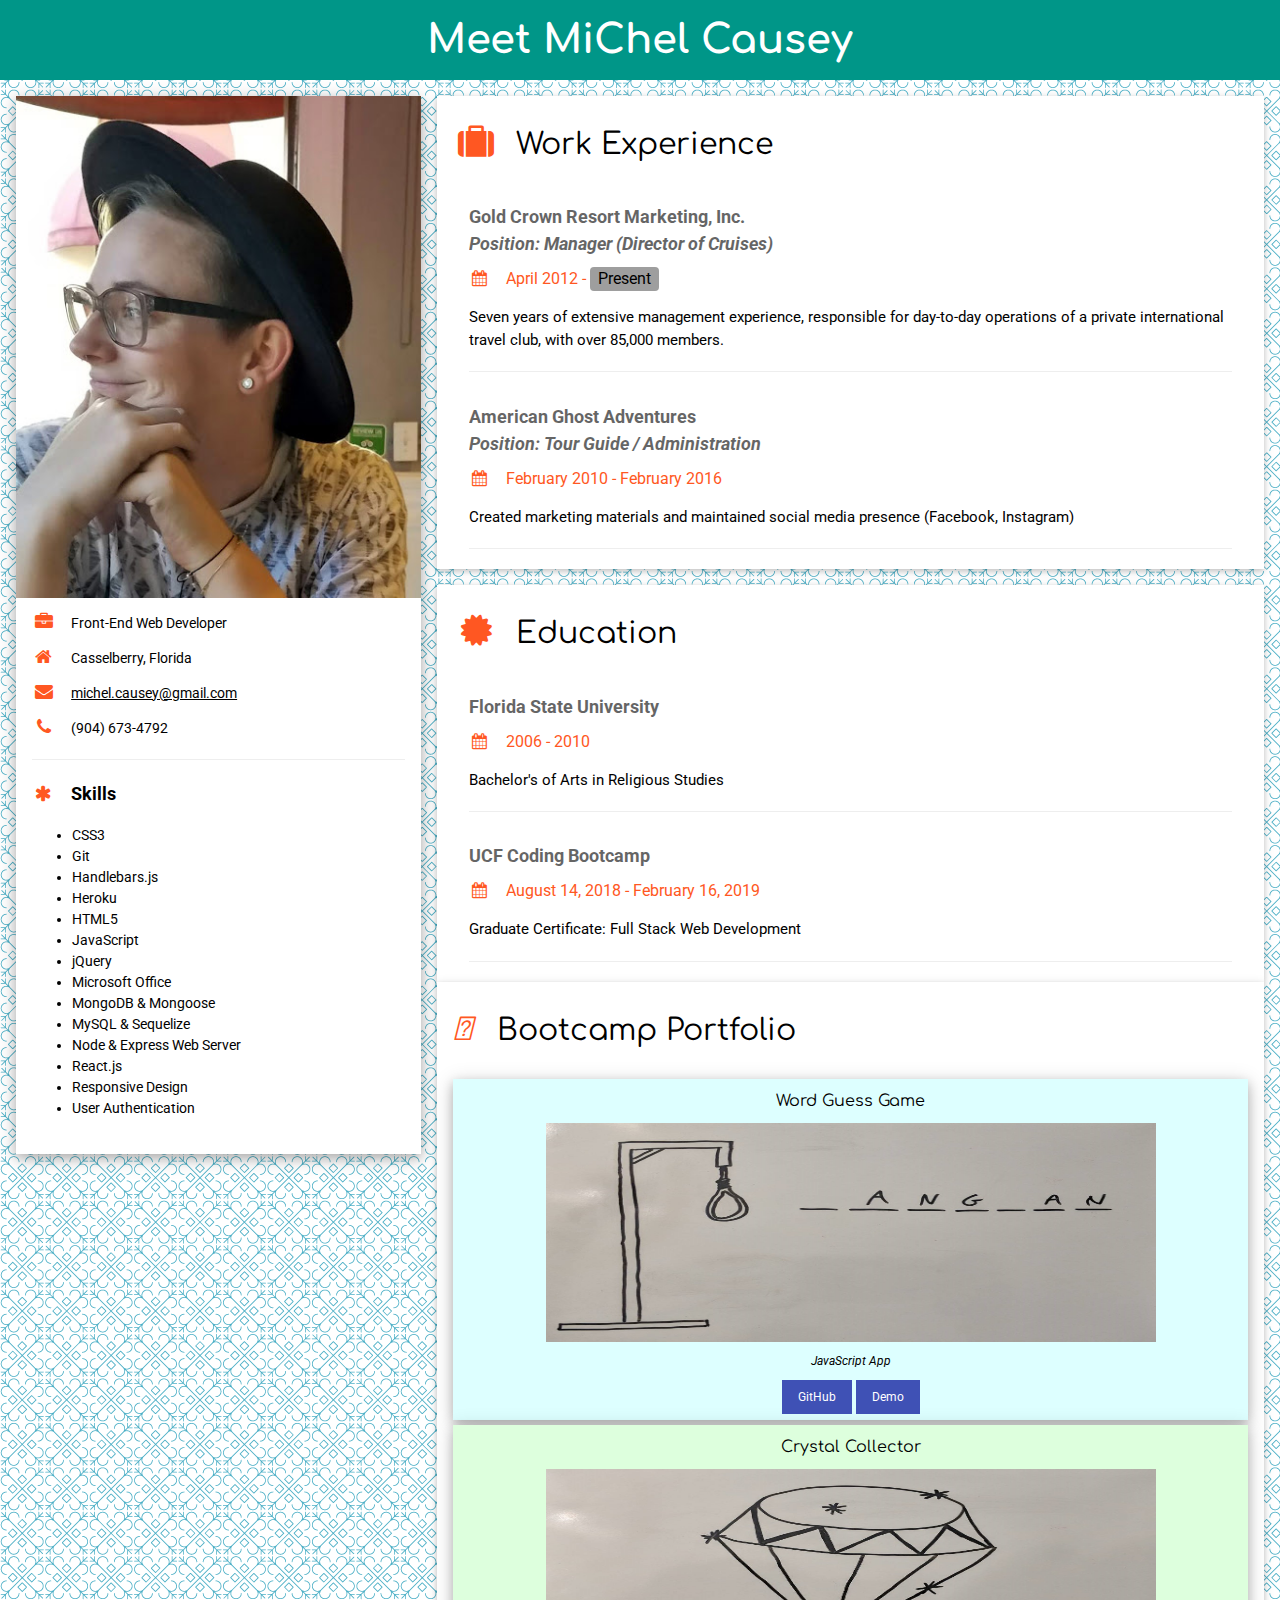
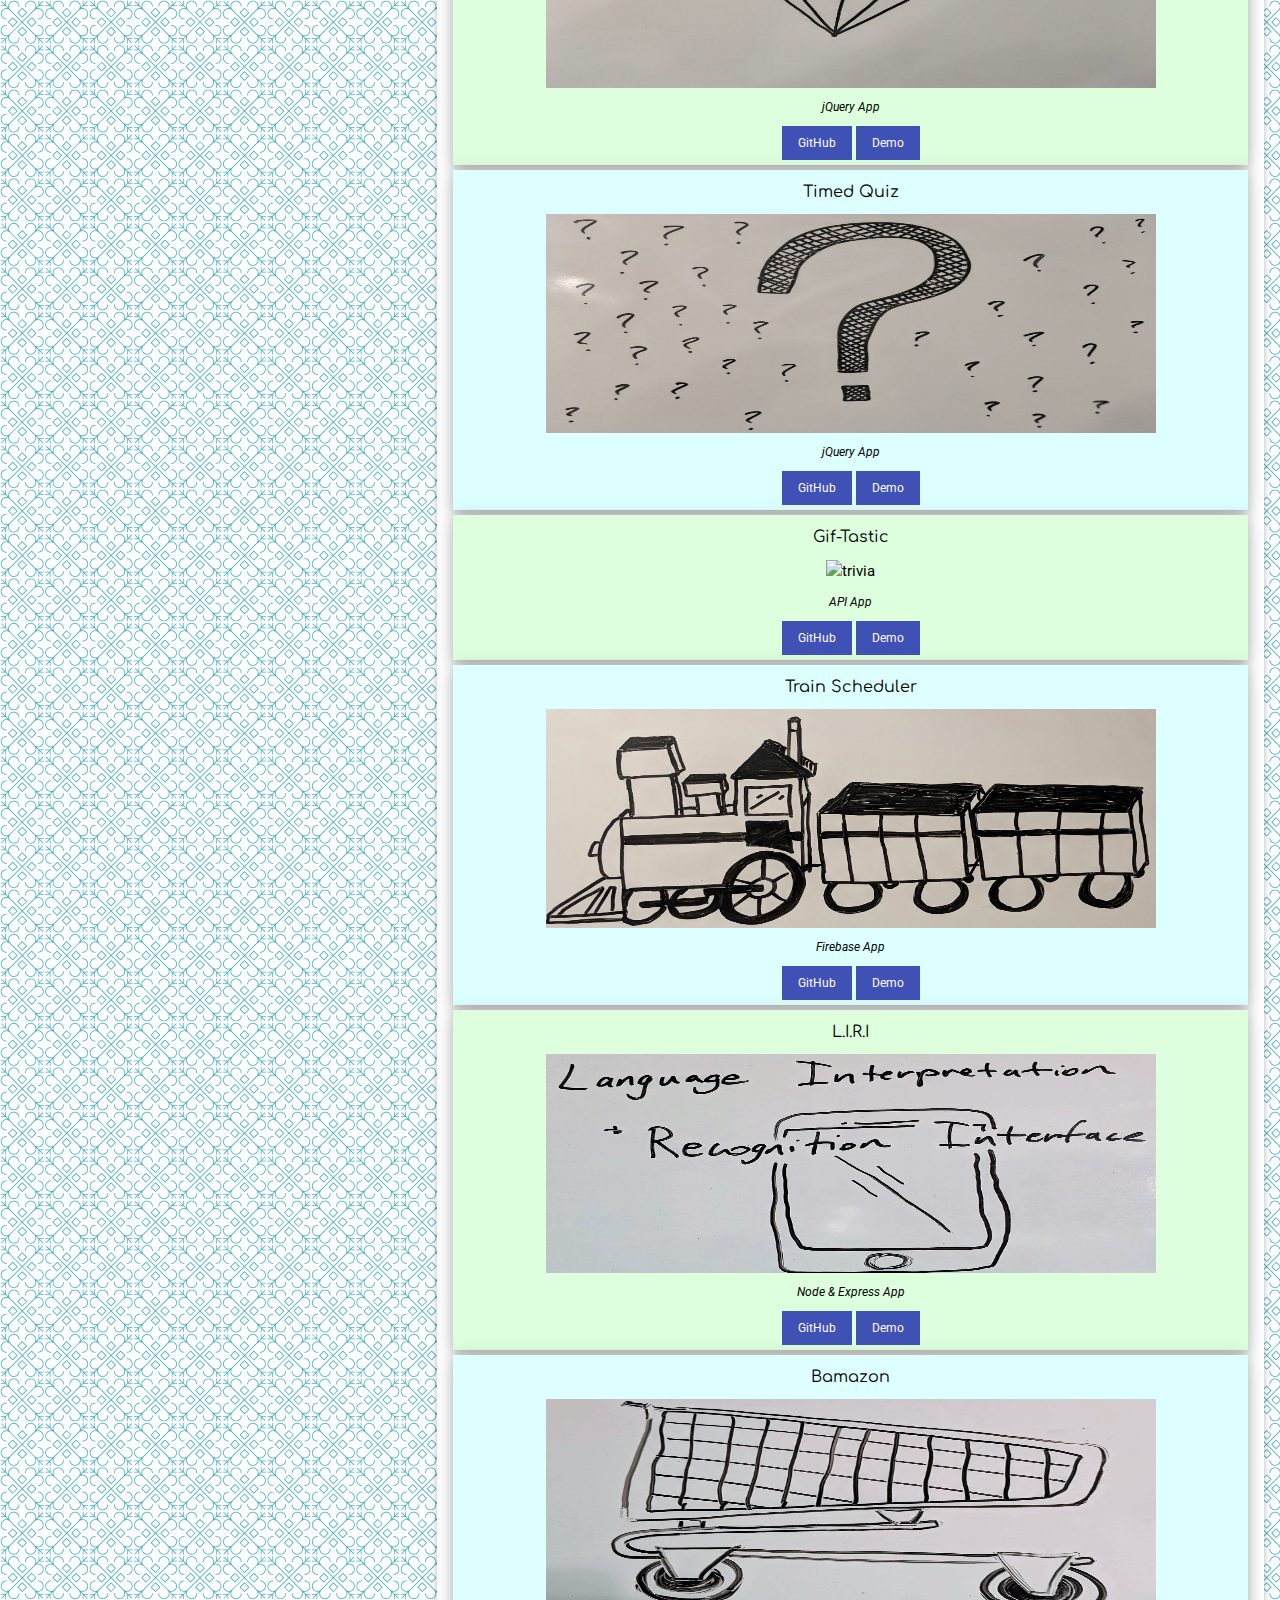
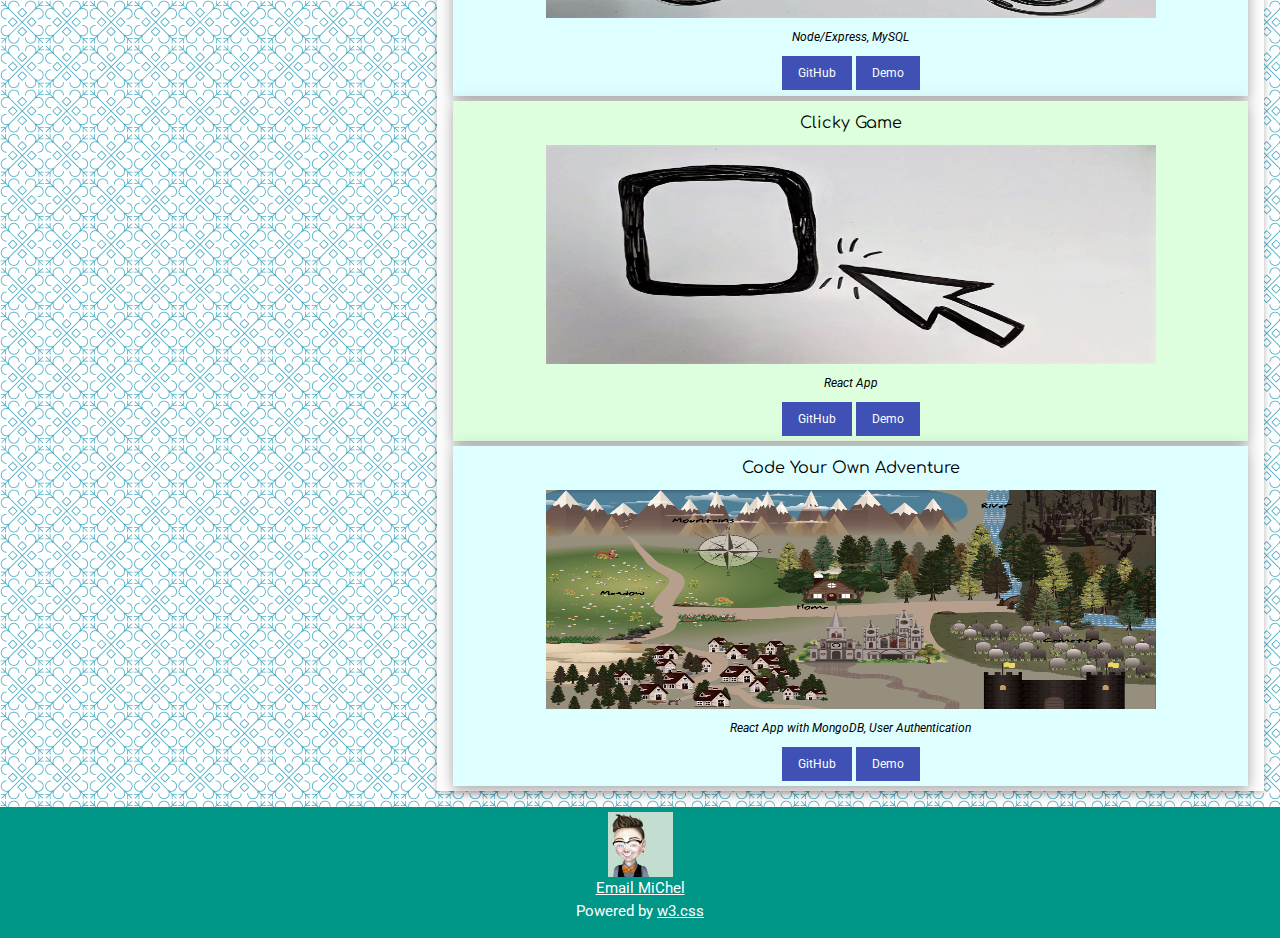
==== index.html @ 040ff466 "update links" ====
<!DOCTYPE html>
<html>
  <title>MiChel Causey - Portfolio</title>
  <meta charset="UTF-8" />
  <meta name="viewport" content="width=device-width, initial-scale=1" />
  <link rel="stylesheet" href="https://www.w3schools.com/w3css/4/w3.css" />
  <link 
    href="https://fonts.googleapis.com/css?family=Acme|Comfortaa|Roboto|Sniglet" 
    rel="stylesheet"
  />

  <link
    rel="stylesheet"
    href="https://cdnjs.cloudflare.com/ajax/libs/font-awesome/4.7.0/css/font-awesome.min.css"
  />
  <link rel='stylesheet' href='https://use.fontawesome.com/releases/v5.7.0/css/all.css' integrity='sha384-lZN37f5QGtY3VHgisS14W3ExzMWZxybE1SJSEsQp9S+oqd12jhcu+A56Ebc1zFSJ' crossorigin='anonymous'>
  <link rel="stylesheet" href="./assets/style.css">

  <style>
    html,
    body,
    h1,
    h2,
    h3,
    h4,
    h5,
    h6 {
      font-family: "Roboto", sans-serif;
    }
  </style>
  <body class="w3-light-grey">
      <div class="w3-bar w3-teal">
          <h3 id="meet-me" style="text-align: center">Meet MiChel Causey</h3>
        </div> 
    <!-- Page Container -->
    <div class="w3-content w3-margin-top" style="max-width:1400px;">   
      <!-- The Grid -->
      <div class="w3-row-padding">
        <!-- Left Column -->
        <div class="w3-third">
          <div class="w3-white w3-text-grey w3-card-4">
            <div class="w3-display-container">
              <img
                src="./assets/images/hat.jpg"
                style="width:100%"
                alt="Avatar"
              />
            </div>
            <div class="w3-container" id="left-container">
              <p>
                <i
                  class="fa fa-briefcase fa-fw w3-margin-right w3-large w3-text-deep-orange"
                ></i
                >Front-End Web Developer
              </p>
              <p>
                <i
                  class="fa fa-home fa-fw w3-margin-right w3-large w3-text-deep-orange"
                ></i
                >Casselberry, Florida
              </p>
              <p>
                <i
                  class="fa fa-envelope fa-fw w3-margin-right w3-large w3-text-deep-orange"
                ><a href="mailto:michel.causey@gmail.com"></i
                >michel.causey@gmail.com</a>
              </p>
              <p>
                <i 
                  class="fa fa-phone fa-fw w3-margin-right w3-large w3-text-deep-orange"
                ></i
                >(904) 673-4792
              </p>
              <hr />

              <p class="w3-large">
                <b
                  ><i
                    class="fa fa-asterisk fa-fw w3-margin-right w3-text-deep-orange"
                  ></i
                  >Skills</b
                >
              </p>
              <ul>
              <li>CSS3</li>
              <li>Git</li>
              <li>Handlebars.js</li>
              <li>Heroku</li>
              <li>HTML5</li>
              <li>JavaScript</li>
              <li>jQuery</li>
              <li>Microsoft Office</li>
              <li>MongoDB & Mongoose</li>
              <li>MySQL & Sequelize</li>
              <li>Node & Express Web Server</li>
              <li>React.js</li>
              <li>Responsive Design</li>
              <li>User Authentication</li>
            </ul>
              <br />
            </div>
          </div>
          <br />

          <!-- End Left Column -->
        </div>

        <!-- Right Column -->
        <div class="w3-twothird">
          <div class="w3-container w3-card w3-white w3-margin-bottom">
            <h2 id="work-experience" class="w3-text-black w3-padding-16" >
              <i
                class="fa fa-suitcase fa-fw w3-margin-right w3-xxlarge w3-text-deep-orange" 
              ></i
              >Work Experience
            </h2>
            <div class="w3-container">
              <h5 class="w3-opacity">
                <b
                  >Gold Crown Resort Marketing, Inc.<br><i>Position: Manager (Director of
                  Cruises)</i></b
                >
              </h5>
              <h6 class="w3-text-deep-orange">
                <i class="fa fa-calendar fa-fw w3-margin-right"></i>April 2012 -
                <span class="w3-tag w3-grey w3-round">Present</span>
              </h6>
              <p>
                Seven years of extensive management experience, responsible for day-to-day
                operations of a private international travel club, with over
                85,000 members.
              </p>
              <hr />
            </div>
            <div class="w3-container" >
              <h5 class="w3-opacity">
                <b>American Ghost Adventures<br><i>Position: Tour Guide / Administration</b></i>
              </h5>
              <h6 class="w3-text-deep-orange">
                <i class="fa fa-calendar fa-fw w3-margin-right"></i>February
                2010 - February 2016
              </h6>
              <p>
                Created marketing materials and maintained social media presence
                (Facebook, Instagram)
              </p>
              <hr />
            </div>
          </div>

          <div class="w3-container w3-card w3-white">
            <h2 id="education" class="w3-text-black w3-padding-16">
              <i
                class="fa fa-certificate fa-fw w3-margin-right w3-xxlarge w3-text-deep-orange"
              ></i
              >Education
            </h2>
            <div class="w3-container">
              <h5 class="w3-opacity"><b>Florida State University</b></h5>
              <h6 class="w3-text-deep-orange">
                <i class="fa fa-calendar fa-fw w3-margin-right"></i>2006 - 2010
              </h6>
              <p>Bachelor's of Arts in Religious Studies</p>
              <hr />
            </div>
            <div class="w3-container">
              <h5 class="w3-opacity"><b>UCF Coding Bootcamp</b></h5>
              <h6 class="w3-text-deep-orange">
                <i class="fa fa-calendar fa-fw w3-margin-right"></i>August 14,
                2018 - February 16, 2019
              </h6>
              <p>Graduate Certificate: Full Stack Web Development</p>
              <hr />
            </div>

          </div>

          <div class="w3-container w3-card w3-white">
            <h2 id="bootcamp-portfolio" class="w3-text-black w3-padding-16">
              <i 
                class="far fa-folder-open w3-margin-right w3-text-deep-orange"
              ></i
              > Bootcamp Portfolio
            </h2>

            <div class="w3-card-4 w3-pale-blue" style="margin-top: 5px; margin-bottom: 5px;">
                <div class="w3-container w3-center">
                  <h3 id="portfolio-card">Word Guess Game</h3>
                  <img id="portfolio-image" src="./assets/images/hangman_game.jpg" alt="hangman" style="width:80%">
                  <h5 id="portfolio-text">JavaScript App</h5>
                  <a href="https://github.com/michelcausey/WordGuessGame" target="_blank"><button id="portfolio-button" class="w3-button w3-indigo" style="margin-bottom: 5px;">GitHub</button></a>
                  <a href="https://michelcausey.github.io/WordGuessGame/" target="_blank"><button id="portfolio-button" class="w3-button w3-indigo" style="margin-bottom: 5px;">Demo</button></a>
                  <br>
                </div>
            </div>

            <div class="w3-card-4 w3-pale-green" style="margin-top: 5px; margin-bottom: 5px;">
                <div class="w3-container w3-center">
                  <h3 id="portfolio-card">Crystal Collector</h3>
                  <img id="portfolio-image" src="./assets/images/crystal_game.jpg" alt="crystal" style="width:80%">
                  <h5 id="portfolio-text">jQuery App</h5>
                  <a href="https://github.com/michelcausey/unit-4-game" target="_blank"><button id="portfolio-button" class="w3-button w3-indigo" style="margin-bottom: 5px;">GitHub</button></a>
                  <a href="https://michelcausey.github.io/unit-4-game/" target="_blank"><button id="portfolio-button" class="w3-button w3-indigo" style="margin-bottom: 5px;">Demo</button></a>
                  <br>
                </div>
            </div>

            <div class="w3-card-4 w3-pale-blue" style="margin-top: 5px; margin-bottom: 5px;"">
                <div class="w3-container w3-center">
                  <h3 id="portfolio-card">Timed Quiz</h3>
                  <img id="portfolio-image" src="./assets/images/trivia_game.jpg" alt="trivia" style="width:80%">
                  <h5 id="portfolio-text">jQuery App</h5>
                  <a href="https://github.com/michelcausey/triviagame" target="_blank"><button id="portfolio-button" class="w3-button w3-indigo" style="margin-bottom: 5px;">GitHub</button></a>
                  <a href="https://michelcausey.github.io/triviagame/" target="_blank"><button id="portfolio-button" class="w3-button w3-indigo" style="margin-bottom: 5px;">Demo</button></a>
                  <br>
                </div>
            </div>

            <div class="w3-card-4 w3-pale-green" style="margin-top: 5px; margin-bottom: 5px;"">
                <div class="w3-container w3-center">
                  <h3 id="portfolio-card">Gif-Tastic</h3>
                  <img id="portfolio-image" src="https://media.giphy.com/media/ndSat6hAmqXnO/giphy.gif" alt="trivia" style="width:80%">
                  <h5 id="portfolio-text">API App</h5>
                  <a href="https://github.com/michelcausey/triviagame" target="_blank"><button id="portfolio-button" class="w3-button w3-indigo" style="margin-bottom: 5px;">GitHub</button></a>
                  <a href="https://michelcausey.github.io/triviagame/" target="_blank"><button id="portfolio-button" class="w3-button w3-indigo" style="margin-bottom: 5px;">Demo</button></a>
                  <br>
                </div>
            </div>

            <div class="w3-card-4 w3-pale-blue" style="margin-top: 5px; margin-bottom: 5px;">
                <div class="w3-container w3-center">
                  <h3 id="portfolio-card">Train Scheduler</h3>
                  <img id="portfolio-image" src="./assets/images/train.jpg" alt="train" style="width:80%">
                  <h5 id="portfolio-text">Firebase App</h5>
                  <a href="https://github.com/michelcausey/Train-Scheduler" target="_blank"><button id="portfolio-button" class="w3-button w3-indigo" style="margin-bottom: 5px;">GitHub</button></a>
                  <a href="https://michelcausey.github.io/Train-Scheduler/" target="_blank"><button id="portfolio-button" class="w3-button w3-indigo" style="margin-bottom: 5px;">Demo</button></a>
                  <br>
                </div>
            </div>

            <div class="w3-card-4 w3-pale-green" style="margin-top: 5px; margin-bottom: 5px;">
                <div class="w3-container w3-center">
                  <h3 id="portfolio-card">L.I.R.I</h3>
                  <img id="portfolio-image" src="./assets/images/liri.jpg" alt="liri" style="width:80%">
                  <h5 id="portfolio-text">Node & Express App</h5>
                  <a href="https://github.com/michelcausey/liri-node-app" target="_blank"><button id="portfolio-button" class="w3-button w3-indigo" style="margin-bottom: 5px;">GitHub</button></a>
                  <a href="https://drive.google.com/open?id=1aT4UodL_LyIgGh9CygbnE5KZU2UtnA8J" target="_blank"><button id="portfolio-button" class="w3-button w3-indigo" style="margin-bottom: 5px;">Demo</button></a>
                  <br>
                </div>
            </div>

            <div class="w3-card-4 w3-pale-blue" style="margin-top: 5px; margin-bottom: 5px;">
                <div class="w3-container w3-center">
                  <h3 id="portfolio-card">Bamazon</h3>
                  <img id="portfolio-image" src="./assets/images/bamazon.jpg" alt="bamazon" style="width:80%">
                  <h5 id="portfolio-text">Node/Express, MySQL</h5>
                  <a href="https://github.com/michelcausey/bamazon" target="_blank"><button id="portfolio-button" class="w3-button w3-indigo" style="margin-bottom: 5px;">GitHub</button></a>
                  <a href="https://drive.google.com/open?id=1ehPvAolAKu07E1VdL83aGS5rXiX6gHiR" target="_blank"><button id="portfolio-button" class="w3-button w3-indigo" style="margin-bottom: 5px;">Demo</button></a>
                  <br>
                </div>
            </div>

            <div class="w3-card-4 w3-pale-green" style="margin-top: 5px; margin-bottom: 5px;">
                <div class="w3-container w3-center">
                  <h3 id="portfolio-card">Clicky Game</h3>
                  <img id="portfolio-image" src="./assets/images/clicky-game.jpg" alt="click" style="width:80%">
                  <h5 id="portfolio-text">React App</h5>
                  <a href="https://github.com/michelcausey/clicky-game" target="_blank"><button id="portfolio-button" class="w3-button w3-indigo" style="margin-bottom: 5px;">GitHub</button></a>
                  <a href="https://michelcausey.github.io/clicky-game/" target="_blank"><button id="portfolio-button" class="w3-button w3-indigo" style="margin-bottom: 5px;">Demo</button></a>
                  <br>
                </div>
            </div>

            <div class="w3-card-4 w3-pale-blue" style="margin-top: 5px; margin-bottom: 5px;">
                <div class="w3-container w3-center">
                  <h3 id="portfolio-card">Code Your Own Adventure</h3>
                  <img id="portfolio-image" src="./assets/images/mapV3.png" alt="cyoa" style="width:80%">
                  <h5 id="portfolio-text">React App with MongoDB, User Authentication</h5>
                  <a href="https://github.com/michelcausey/final-project" target="_blank"><button id="portfolio-button" class="w3-button w3-indigo" style="margin-bottom: 5px;">GitHub</button></a>
                  <a href="https://final-project-mlc.herokuapp.com/" target="_blank"><button id="portfolio-button" class="w3-button w3-indigo" style="margin-bottom: 5px;">Demo</button></a>
                  <br>
                </div>
            </div>

          </div>

          <!-- End Right Column -->
        </div>

        <!-- End Grid -->
      </div>

      <!-- End Page Container -->
    </div>

    <footer class="w3-container w3-teal w3-center w3-margin-top">
        <a href="mailto:michel.causey@gmail.com"><img src="./assets/images/cartoon.jpg" style="margin-top: 5px; height: 65px; width: 65px;"><br>Email MiChel</a>
        <br>Powered by
        <a href="https://www.w3schools.com/w3css/default.asp" target="_blank"
          >w3.css</a
        >
      </p>
    </footer>
  </body>
</html>
---- assets/style.css ----
/* footer {
    width: 100%;
    text-align: center;
    padding: 20px;
    background-color: #999999;
    margin-bottom: 0px;
    font-family: 'Anton', sans-serif;
}

p {
    font-size: 20px;
    color: #999999;

}

a {
    color: #8b1c62;
}

h3 {
    text-align: center;
}

.container {
    margin: 20px auto 20px auto;
}

#hat-picture {
    height: 25%;
    width: 25%;
    margin: 20px;
    float: left;
    padding: 10px;
    background-color: whitesmoke;
}

#jake-picture {
    height: 25%;
    margin: 20px;
    padding: 10px;
    background-color: whitesmoke;
    display: block;
    margin-left: auto;
    margin-right: auto;
    width: 50%;
}

#headshot {
    height: 200px;
    width: 150px;
    margin: 20px;
    padding: 10px;
    background-color: whitesmoke;
    display: block;
    margin-left: auto;
    margin-right: auto;
    float: left;

}

#jumbo {
    color: #8b1c62;
    background-color: #f9f9f6;
    font-family: 'Anton', sans-serif;
    font-size: 25px;
}



#nav {
    padding: 20px;
    background-color: #ffc100;
    font-family: 'Cabin Sketch', cursive;
    font-size: 20px;
}

#contact-me {
    background-color: #f9f9f6;
    padding: 20px;
    font-family: 'Anton', sans-serif;
}

#carousel {
    background-color: #d2d4c0;
    color: #8b1c62;
    text-align: center;
    font-size: 30px;
}

#header-name {
    font-family: 'ZCOOL KuaiLe', cursive;
}

#header-contact {
    font-family: 'ZCOOL KuaiLe', cursive;
}

#logo {
    padding: 2px;
    background-color: #8b1c62;
}

#logo-text {
    text-align: center;
    color: #C5F0CA;
    font-size: 40px;
    font-family: 'ZCOOL KuaiLe', cursive;
}

#contact-me {
    font-family: 'ZCOOL KuaiLe', cursive;
    color: #8b1c62;
}

#contact-submit {
    background-color: #82E0C9; 
    border-color: #8b1c62;
    color: #8b1c62;
}

.portfolio-title {
    font-family: 'ZCOOL KuaiLe', cursive;
    font-size: 35px;
    color: #8b1c62;
}

#portfolio-link {
    text-align: center;
    color: #8b1c62;
}

#toggler {
    background-color: #8b1c62;
} */

#name {
    padding: 10px;
    background-color: darkslategray;
    color: goldenrod;
    margin-bottom: 0px;
    width: 100%;
    text-align: center;
}

body {
    background-image: url(./images/morocco/morocco.png)
}

#portfolio-image {
    height: 219px; 
    width: 301px;
}

#portfolio-card {
    font-size: 16px;
    font-family: 'Comfortaa', cursive;
}

#portfolio-text {
    font-size: 12px;
    font-style: italic;
    font-family: 'Roboto', sans-serif;
}

#portfolio-button {
    font-size: 12px;
}

#resume {
    font-size: 12px;
    font-style: italic;
    padding: 10px;
    background-color: tomato;
    color: white;
    text-align: center;
}

#meet-me {
    font-family: 'Comfortaa', cursive;
    font-size: 40px;
    font-weight: bold;
}

#left-container {
    color: black;
    font-family: 'Roboto', sans-serif;
    font-size: 14px;
}

#right-container {
    color: black;
    font-family: 'Roboto', sans-serif;
}

#work-experience {
    font-family: 'Comfortaa', cursive;
}

#education {
    font-family: 'Comfortaa', cursive;
}

#bootcamp-portfolio {
    font-family: 'Comfortaa', cursive;
}
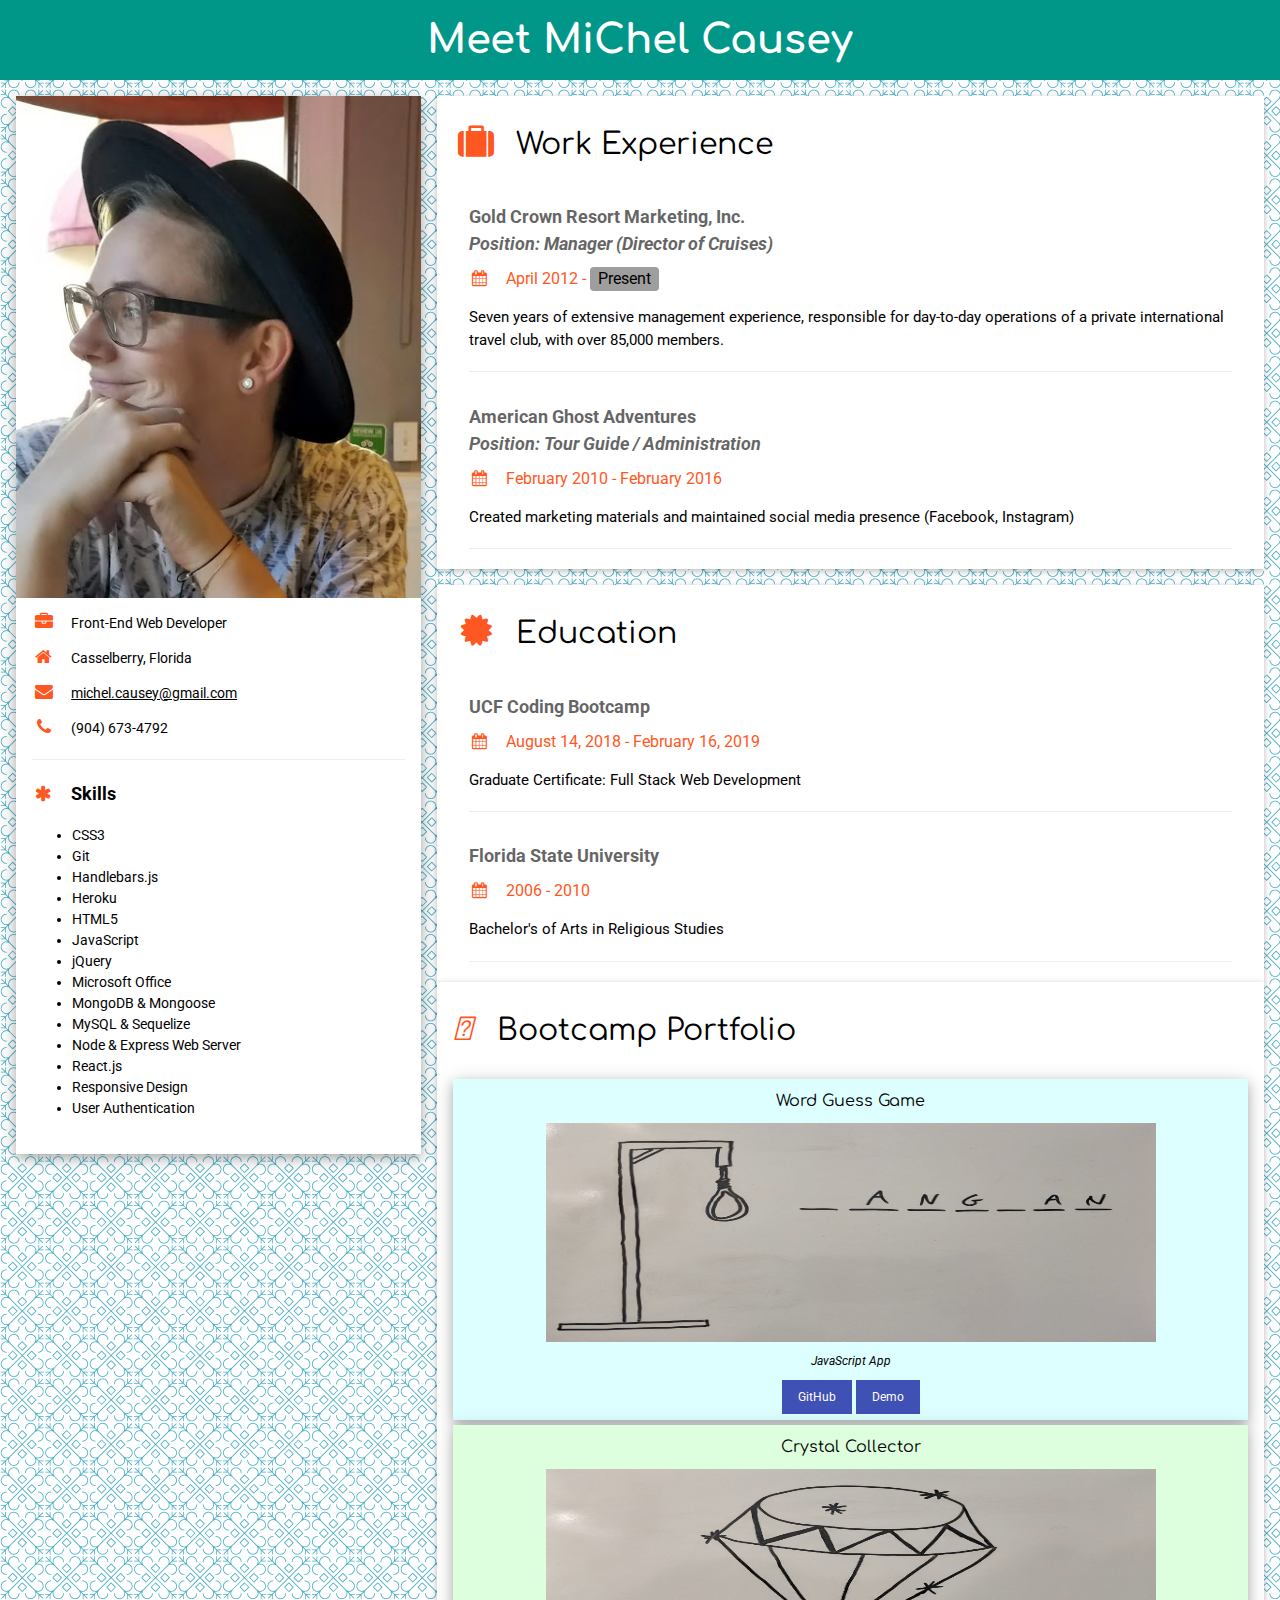
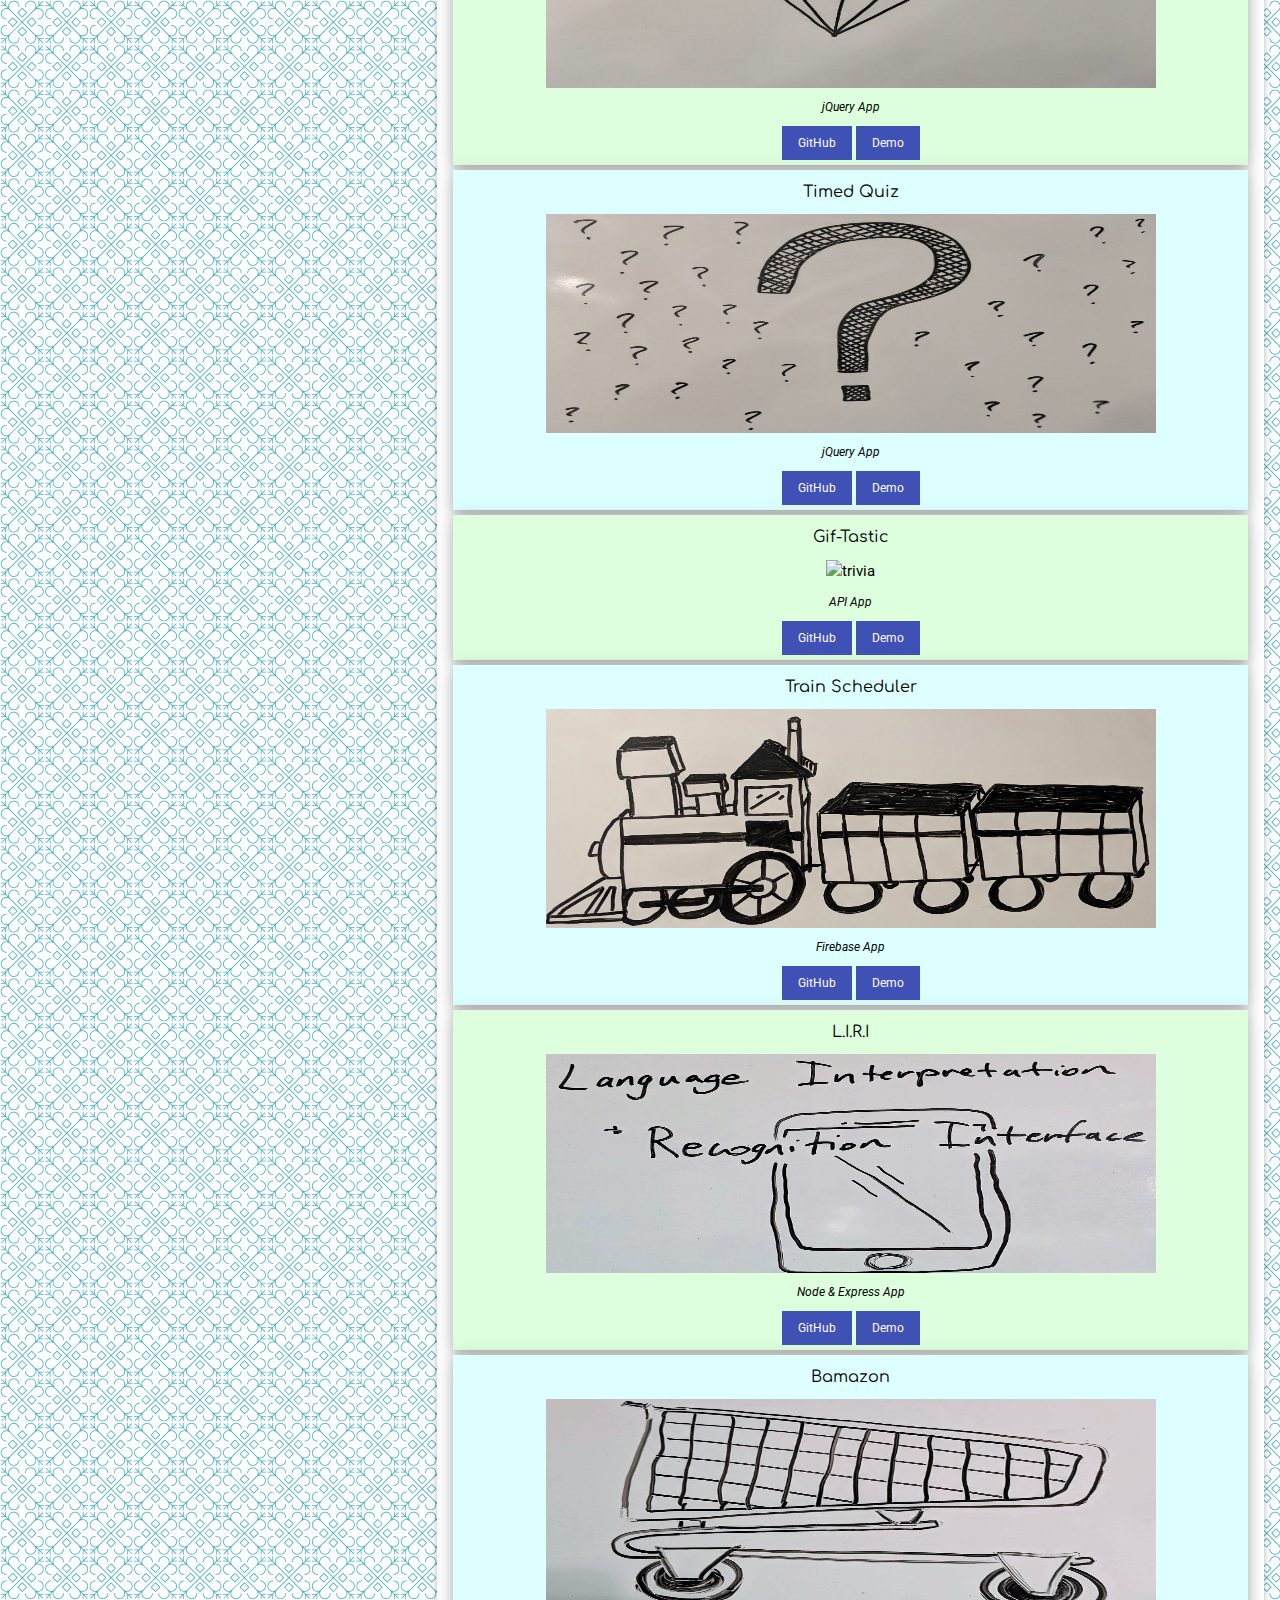
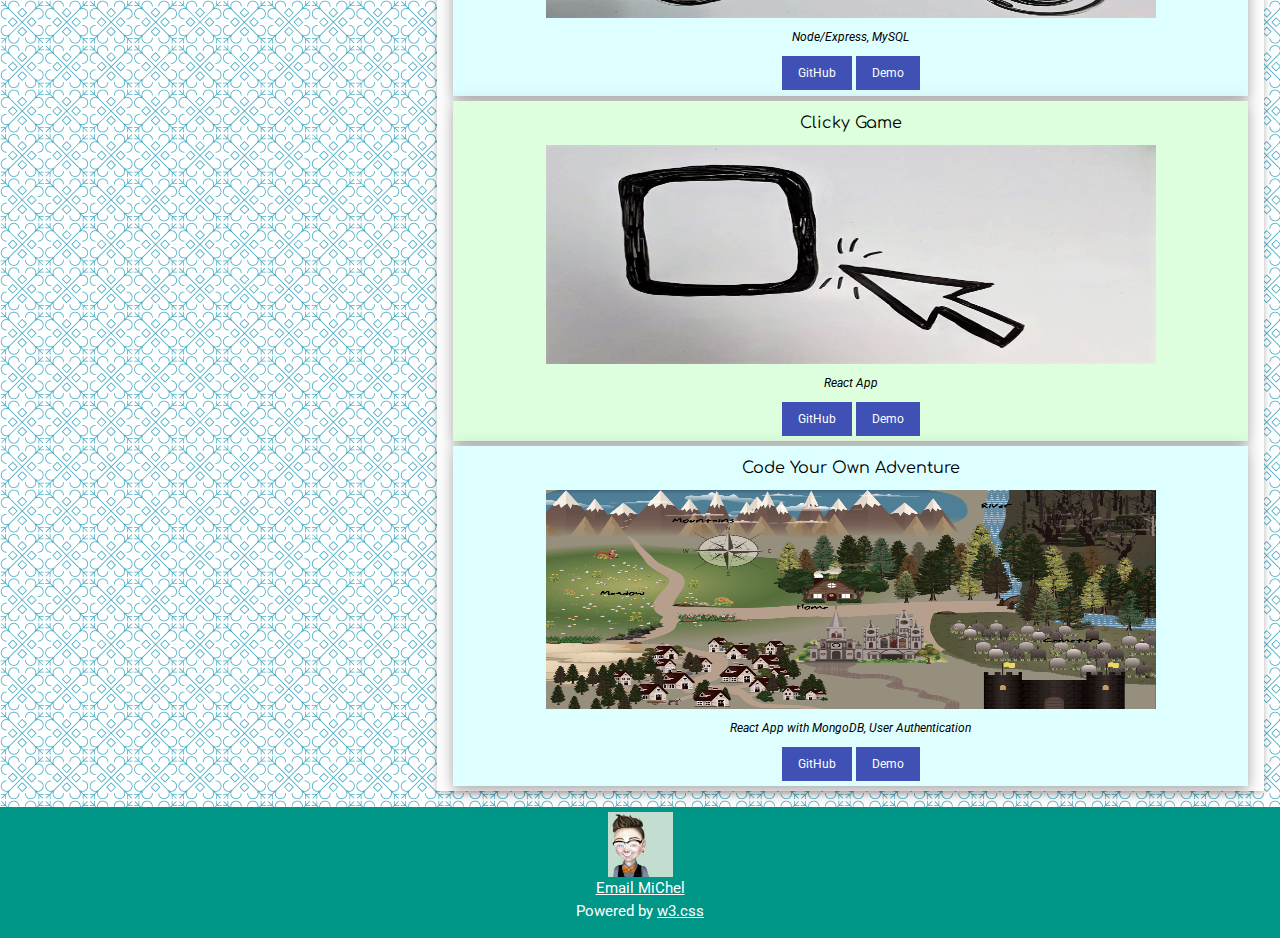
==== commit 84a85ce4: "readMe updated" ====
--- a/index.html
+++ b/index.html
@@ -156,14 +156,6 @@
               >Education
             </h2>
             <div class="w3-container">
-              <h5 class="w3-opacity"><b>Florida State University</b></h5>
-              <h6 class="w3-text-deep-orange">
-                <i class="fa fa-calendar fa-fw w3-margin-right"></i>2006 - 2010
-              </h6>
-              <p>Bachelor's of Arts in Religious Studies</p>
-              <hr />
-            </div>
-            <div class="w3-container">
               <h5 class="w3-opacity"><b>UCF Coding Bootcamp</b></h5>
               <h6 class="w3-text-deep-orange">
                 <i class="fa fa-calendar fa-fw w3-margin-right"></i>August 14,
@@ -172,7 +164,14 @@
               <p>Graduate Certificate: Full Stack Web Development</p>
               <hr />
             </div>
-
+            <div class="w3-container">
+              <h5 class="w3-opacity"><b>Florida State University</b></h5>
+              <h6 class="w3-text-deep-orange">
+                <i class="fa fa-calendar fa-fw w3-margin-right"></i>2006 - 2010
+              </h6>
+              <p>Bachelor's of Arts in Religious Studies</p>
+              <hr />
+            </div>
           </div>
 
           <div class="w3-container w3-card w3-white">
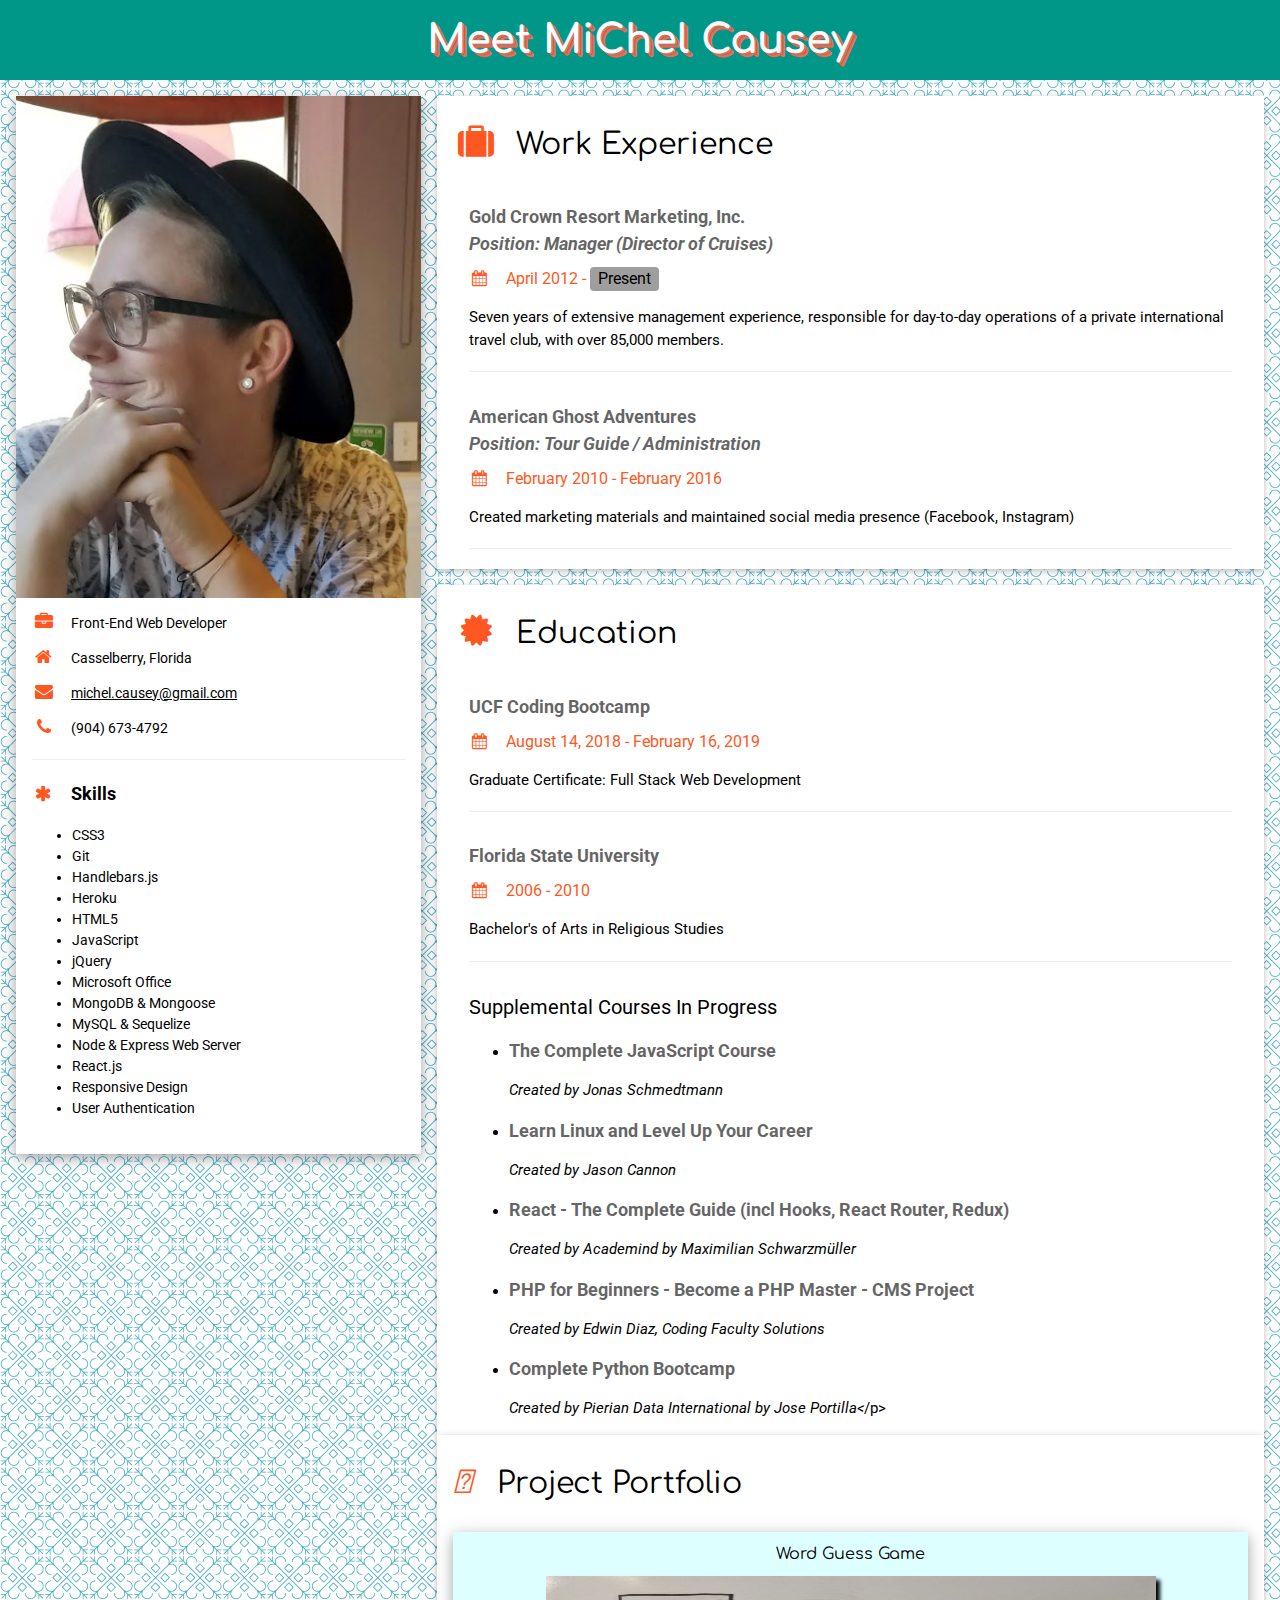
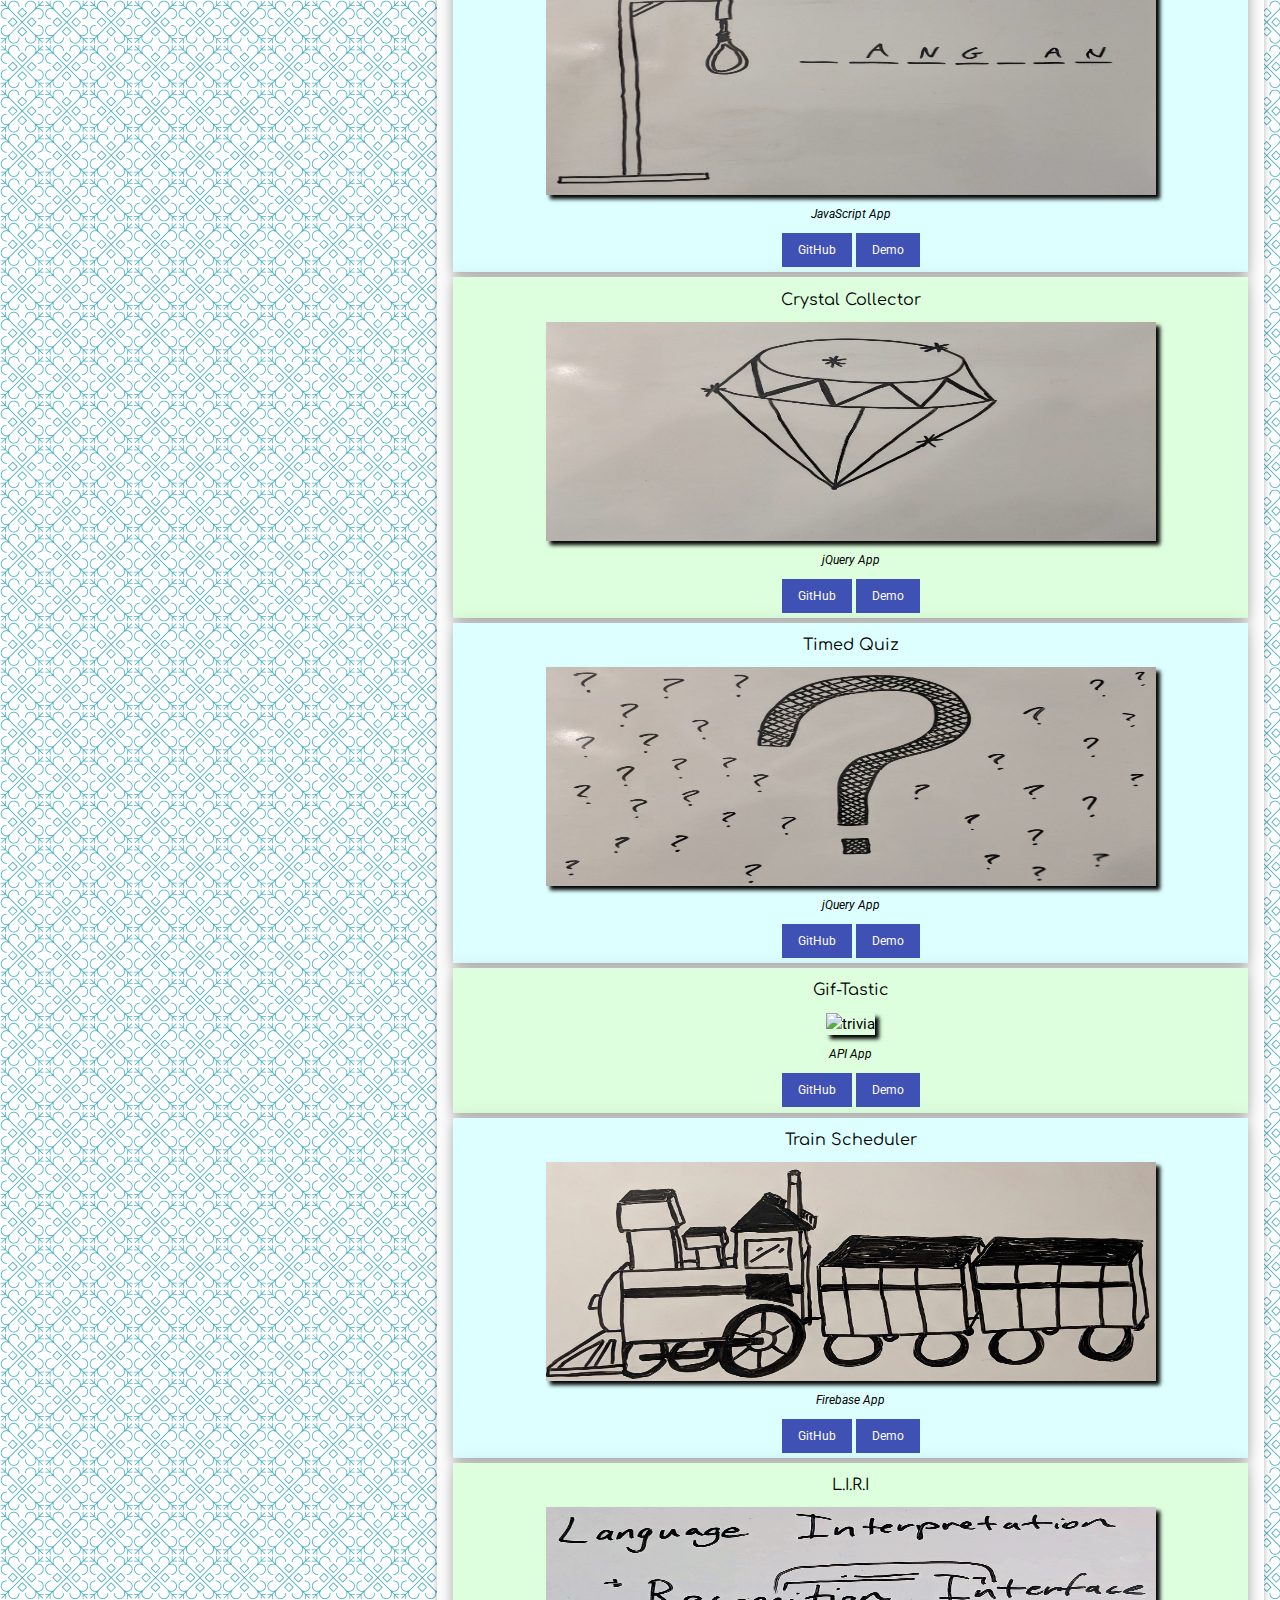
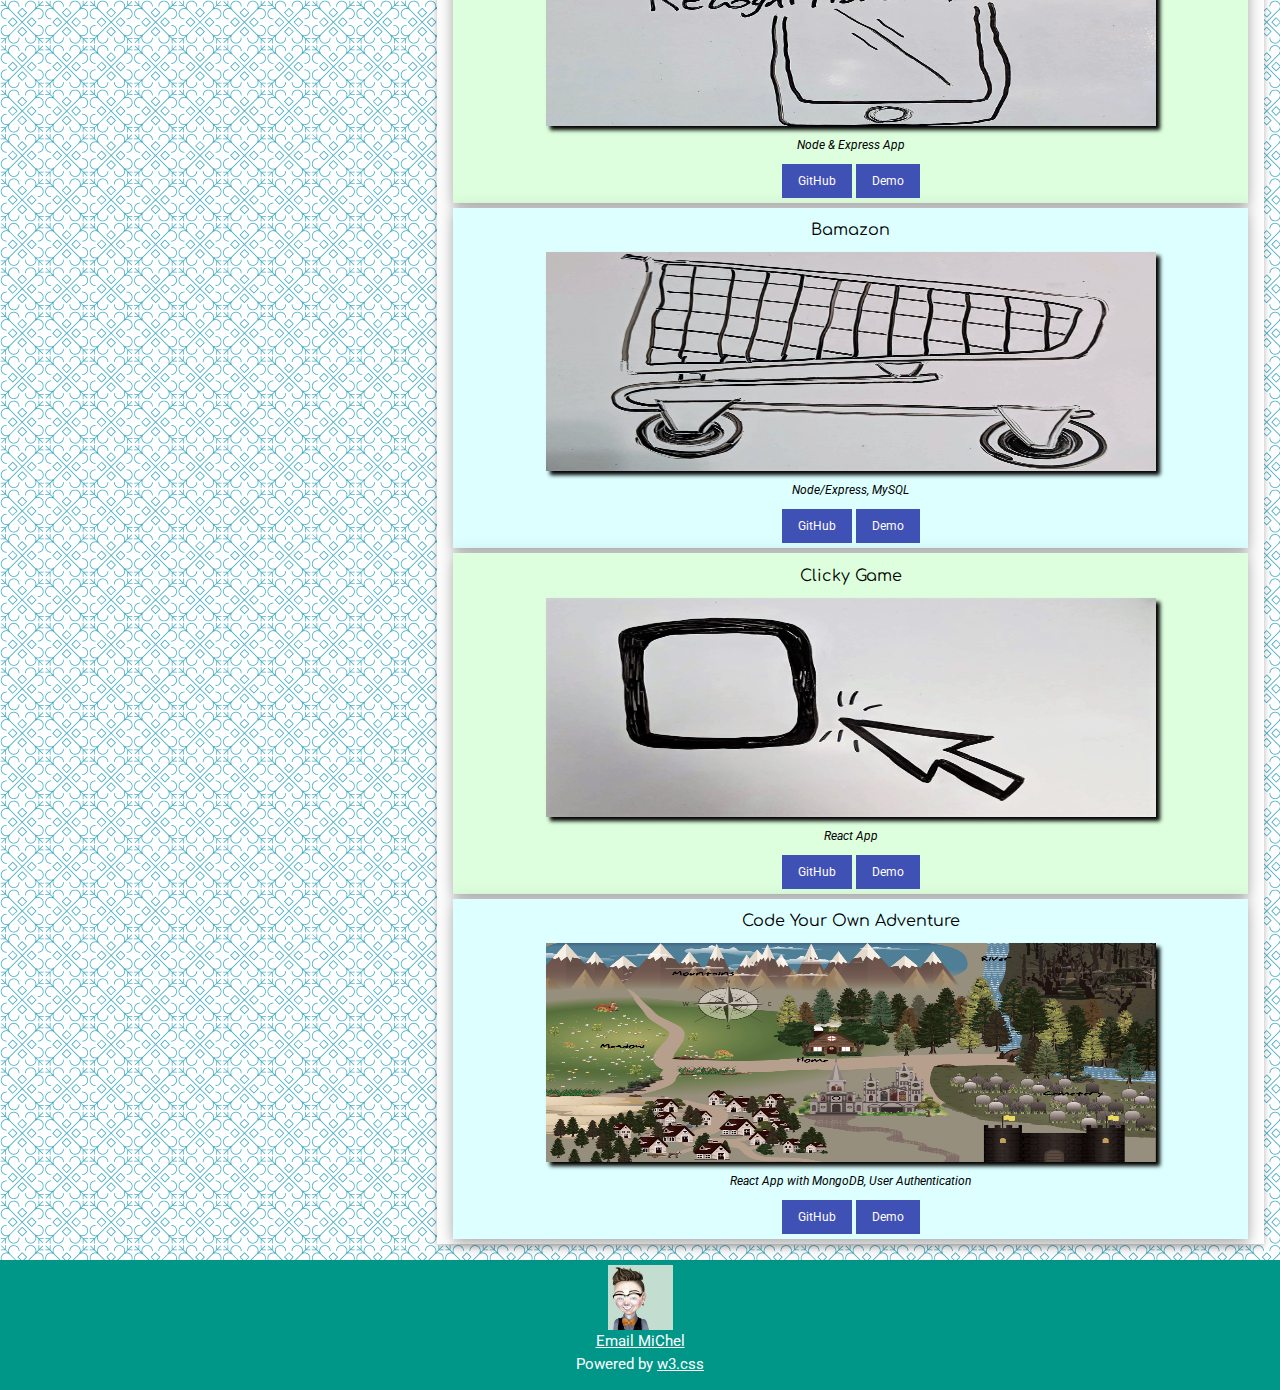
==== commit 18b44df3: "added 'supplemental courses" ====
--- a/index.html
+++ b/index.html
@@ -1,87 +1,63 @@
 <!DOCTYPE html>
 <html>
-  <title>MiChel Causey - Portfolio</title>
-  <meta charset="UTF-8" />
-  <meta name="viewport" content="width=device-width, initial-scale=1" />
-  <link rel="stylesheet" href="https://www.w3schools.com/w3css/4/w3.css" />
-  <link 
-    href="https://fonts.googleapis.com/css?family=Acme|Comfortaa|Roboto|Sniglet" 
-    rel="stylesheet"
-  />
-
-  <link
-    rel="stylesheet"
-    href="https://cdnjs.cloudflare.com/ajax/libs/font-awesome/4.7.0/css/font-awesome.min.css"
-  />
-  <link rel='stylesheet' href='https://use.fontawesome.com/releases/v5.7.0/css/all.css' integrity='sha384-lZN37f5QGtY3VHgisS14W3ExzMWZxybE1SJSEsQp9S+oqd12jhcu+A56Ebc1zFSJ' crossorigin='anonymous'>
-  <link rel="stylesheet" href="./assets/style.css">
-
-  <style>
-    html,
-    body,
-    h1,
-    h2,
-    h3,
-    h4,
-    h5,
-    h6 {
-      font-family: "Roboto", sans-serif;
-    }
-  </style>
-  <body class="w3-light-grey">
-      <div class="w3-bar w3-teal">
-          <h3 id="meet-me" style="text-align: center">Meet MiChel Causey</h3>
-        </div> 
-    <!-- Page Container -->
-    <div class="w3-content w3-margin-top" style="max-width:1400px;">   
-      <!-- The Grid -->
-      <div class="w3-row-padding">
-        <!-- Left Column -->
-        <div class="w3-third">
-          <div class="w3-white w3-text-grey w3-card-4">
-            <div class="w3-display-container">
-              <img
-                src="./assets/images/hat.jpg"
-                style="width:100%"
-                alt="Avatar"
-              />
-            </div>
-            <div class="w3-container" id="left-container">
-              <p>
-                <i
-                  class="fa fa-briefcase fa-fw w3-margin-right w3-large w3-text-deep-orange"
-                ></i
-                >Front-End Web Developer
-              </p>
-              <p>
-                <i
-                  class="fa fa-home fa-fw w3-margin-right w3-large w3-text-deep-orange"
-                ></i
-                >Casselberry, Florida
-              </p>
-              <p>
-                <i
-                  class="fa fa-envelope fa-fw w3-margin-right w3-large w3-text-deep-orange"
-                ><a href="mailto:michel.causey@gmail.com"></i
-                >michel.causey@gmail.com</a>
-              </p>
-              <p>
-                <i 
-                  class="fa fa-phone fa-fw w3-margin-right w3-large w3-text-deep-orange"
-                ></i
-                >(904) 673-4792
-              </p>
-              <hr />
-
-              <p class="w3-large">
-                <b
-                  ><i
-                    class="fa fa-asterisk fa-fw w3-margin-right w3-text-deep-orange"
-                  ></i
-                  >Skills</b
-                >
-              </p>
-              <ul>
+<title>MiChel Causey - Portfolio</title>
+<meta charset="UTF-8" />
+<meta name="viewport" content="width=device-width, initial-scale=1" />
+<link rel="stylesheet" href="https://www.w3schools.com/w3css/4/w3.css" />
+<link href="https://fonts.googleapis.com/css?family=Acme|Comfortaa|Roboto|Sniglet" rel="stylesheet" />
+
+<link rel="stylesheet" href="https://cdnjs.cloudflare.com/ajax/libs/font-awesome/4.7.0/css/font-awesome.min.css" />
+<link rel='stylesheet' href='https://use.fontawesome.com/releases/v5.7.0/css/all.css'
+  integrity='sha384-lZN37f5QGtY3VHgisS14W3ExzMWZxybE1SJSEsQp9S+oqd12jhcu+A56Ebc1zFSJ' crossorigin='anonymous'>
+<link rel="stylesheet" href="./assets/style.css">
+
+<style>
+  html,
+  body,
+  h1,
+  h2,
+  h3,
+  h4,
+  h5,
+  h6 {
+    font-family: "Roboto", sans-serif;
+  }
+</style>
+
+<body class="w3-light-grey">
+  <div class="w3-bar w3-teal">
+    <h3 id="meet-me" style="text-align: center">Meet MiChel Causey</h3>
+  </div>
+  <!-- Page Container -->
+  <div class="w3-content w3-margin-top" style="max-width:1400px;">
+    <!-- The Grid -->
+    <div class="w3-row-padding">
+      <!-- Left Column -->
+      <div class="w3-third">
+        <div class="w3-white w3-text-grey w3-card-4">
+          <div class="w3-display-container">
+            <img src="./assets/images/hat.jpg" style="width:100%" alt="Avatar" />
+          </div>
+          <div class="w3-container" id="left-container">
+            <p>
+              <i class="fa fa-briefcase fa-fw w3-margin-right w3-large w3-text-deep-orange"></i>Front-End Web Developer
+            </p>
+            <p>
+              <i class="fa fa-home fa-fw w3-margin-right w3-large w3-text-deep-orange"></i>Casselberry, Florida
+            </p>
+            <p>
+              <i class="fa fa-envelope fa-fw w3-margin-right w3-large w3-text-deep-orange"><a
+                  href="mailto:michel.causey@gmail.com"></i>michel.causey@gmail.com</a>
+            </p>
+            <p>
+              <i class="fa fa-phone fa-fw w3-margin-right w3-large w3-text-deep-orange"></i>(904) 673-4792
+            </p>
+            <hr />
+
+            <p class="w3-large">
+              <b><i class="fa fa-asterisk fa-fw w3-margin-right w3-text-deep-orange"></i>Skills</b>
+            </p>
+            <ul>
               <li>CSS3</li>
               <li>Git</li>
               <li>Handlebars.js</li>
@@ -97,208 +73,256 @@
               <li>Responsive Design</li>
               <li>User Authentication</li>
             </ul>
-              <br />
+            <br />
+          </div>
+        </div>
+        <br />
+
+        <!-- End Left Column -->
+      </div>
+
+      <!-- Right Column -->
+      <div class="w3-twothird">
+        <div class="w3-container w3-card w3-white w3-margin-bottom">
+          <h2 id="work-experience" class="w3-text-black w3-padding-16">
+            <i class="fa fa-suitcase fa-fw w3-margin-right w3-xxlarge w3-text-deep-orange"></i>Work Experience
+          </h2>
+          <div class="w3-container">
+            <h5 class="w3-opacity">
+              <b>Gold Crown Resort Marketing, Inc.<br><i>Position: Manager (Director of
+                  Cruises)</i></b>
+            </h5>
+            <h6 class="w3-text-deep-orange">
+              <i class="fa fa-calendar fa-fw w3-margin-right"></i>April 2012 -
+              <span class="w3-tag w3-grey w3-round">Present</span>
+            </h6>
+            <p>
+              Seven years of extensive management experience, responsible for day-to-day
+              operations of a private international travel club, with over
+              85,000 members.
+            </p>
+            <hr />
+          </div>
+          <div class="w3-container">
+            <h5 class="w3-opacity">
+              <b>American Ghost Adventures<br><i>Position: Tour Guide / Administration</b></i>
+            </h5>
+            <h6 class="w3-text-deep-orange">
+              <i class="fa fa-calendar fa-fw w3-margin-right"></i>February
+              2010 - February 2016
+            </h6>
+            <p>
+              Created marketing materials and maintained social media presence
+              (Facebook, Instagram)
+            </p>
+            <hr />
+          </div>
+        </div>
+
+        <div class="w3-container w3-card w3-white">
+          <h2 id="education" class="w3-text-black w3-padding-16">
+            <i class="fa fa-certificate fa-fw w3-margin-right w3-xxlarge w3-text-deep-orange"></i>Education
+          </h2>
+          <div class="w3-container">
+            <h5 class="w3-opacity"><b>UCF Coding Bootcamp</b></h5>
+            <h6 class="w3-text-deep-orange">
+              <i class="fa fa-calendar fa-fw w3-margin-right"></i>August 14,
+              2018 - February 16, 2019
+            </h6>
+            <p>Graduate Certificate: Full Stack Web Development</p>
+            <hr />
+          </div>
+          <div class="w3-container">
+            <h5 class="w3-opacity"><b>Florida State University</b></h5>
+            <h6 class="w3-text-deep-orange">
+              <i class="fa fa-calendar fa-fw w3-margin-right"></i>2006 - 2010
+            </h6>
+            <p>Bachelor's of Arts in Religious Studies</p>
+            <hr />
+          </div>
+          <div class="w3-container">
+
+            <h4>Supplemental Courses In Progress</h4>
+            <ul>
+              <li>
+                <h5 class="w3-opacity">
+                  <b>The Complete JavaScript Course</b>
+                </h5>
+                <p><i>Created by Jonas Schmedtmann</i></p>
+              </li>
+
+              <li>
+                <h5 class="w3-opacity">
+                  <b>Learn Linux and Level Up Your Career</b>
+                </h5>
+                <p><i>Created by Jason Cannon</i></p>
+              </li>
+
+              <li>
+                <h5 class="w3-opacity">
+                  <b>React - The Complete Guide (incl Hooks, React Router, Redux)</b>
+                </h5>
+                <p><i>Created by Academind by Maximilian Schwarzmüller</i></p>
+              </li>
+
+              <li>
+                <h5 class="w3-opacity" id="supplemental4">
+                  <b>PHP for Beginners - Become a PHP Master - CMS Project</b>
+                </h5>
+                <p><i>Created by Edwin Diaz, Coding Faculty Solutions</i></p>
+              </li>
+
+              <li>
+                <h5 class="w3-opacity" id="supplemental5">
+                  <b>Complete Python Bootcamp</b>
+                </h5>
+                <p><i>Created by Pierian Data International by Jose Portilla<</i>/p>
+              </li>
+            </ul>
+          </div>
+        </div>
+
+        <div class="w3-container w3-card w3-white">
+          <h2 id="bootcamp-portfolio" class="w3-text-black w3-padding-16">
+            <i class="far fa-folder-open w3-margin-right w3-text-deep-orange"></i> Project Portfolio
+          </h2>
+
+          <div class="w3-card-4 w3-pale-blue" style="margin-top: 5px; margin-bottom: 5px;">
+            <div class="w3-container w3-center">
+              <h3 id="portfolio-card">Word Guess Game</h3>
+              <img id="portfolio-image" src="./assets/images/hangman_game.jpg" alt="hangman" style="width:80%">
+              <h5 id="portfolio-text">JavaScript App</h5>
+              <a href="https://github.com/michelcausey/WordGuessGame" target="_blank"><button id="portfolio-button"
+                  class="w3-button w3-indigo" style="margin-bottom: 5px;">GitHub</button></a>
+              <a href="https://michelcausey.github.io/WordGuessGame/" target="_blank"><button id="portfolio-button"
+                  class="w3-button w3-indigo" style="margin-bottom: 5px;">Demo</button></a>
+              <br>
             </div>
           </div>
-          <br />
-
-          <!-- End Left Column -->
-        </div>
-
-        <!-- Right Column -->
-        <div class="w3-twothird">
-          <div class="w3-container w3-card w3-white w3-margin-bottom">
-            <h2 id="work-experience" class="w3-text-black w3-padding-16" >
-              <i
-                class="fa fa-suitcase fa-fw w3-margin-right w3-xxlarge w3-text-deep-orange" 
-              ></i
-              >Work Experience
-            </h2>
-            <div class="w3-container">
-              <h5 class="w3-opacity">
-                <b
-                  >Gold Crown Resort Marketing, Inc.<br><i>Position: Manager (Director of
-                  Cruises)</i></b
-                >
-              </h5>
-              <h6 class="w3-text-deep-orange">
-                <i class="fa fa-calendar fa-fw w3-margin-right"></i>April 2012 -
-                <span class="w3-tag w3-grey w3-round">Present</span>
-              </h6>
-              <p>
-                Seven years of extensive management experience, responsible for day-to-day
-                operations of a private international travel club, with over
-                85,000 members.
-              </p>
-              <hr />
+
+          <div class="w3-card-4 w3-pale-green" style="margin-top: 5px; margin-bottom: 5px;">
+            <div class="w3-container w3-center">
+              <h3 id="portfolio-card">Crystal Collector</h3>
+              <img id="portfolio-image" src="./assets/images/crystal_game.jpg" alt="crystal" style="width:80%">
+              <h5 id="portfolio-text">jQuery App</h5>
+              <a href="https://github.com/michelcausey/unit-4-game" target="_blank"><button id="portfolio-button"
+                  class="w3-button w3-indigo" style="margin-bottom: 5px;">GitHub</button></a>
+              <a href="https://michelcausey.github.io/unit-4-game/" target="_blank"><button id="portfolio-button"
+                  class="w3-button w3-indigo" style="margin-bottom: 5px;">Demo</button></a>
+              <br>
             </div>
-            <div class="w3-container" >
-              <h5 class="w3-opacity">
-                <b>American Ghost Adventures<br><i>Position: Tour Guide / Administration</b></i>
-              </h5>
-              <h6 class="w3-text-deep-orange">
-                <i class="fa fa-calendar fa-fw w3-margin-right"></i>February
-                2010 - February 2016
-              </h6>
-              <p>
-                Created marketing materials and maintained social media presence
-                (Facebook, Instagram)
-              </p>
-              <hr />
-            </div>
-          </div>
-
-          <div class="w3-container w3-card w3-white">
-            <h2 id="education" class="w3-text-black w3-padding-16">
-              <i
-                class="fa fa-certificate fa-fw w3-margin-right w3-xxlarge w3-text-deep-orange"
-              ></i
-              >Education
-            </h2>
-            <div class="w3-container">
-              <h5 class="w3-opacity"><b>UCF Coding Bootcamp</b></h5>
-              <h6 class="w3-text-deep-orange">
-                <i class="fa fa-calendar fa-fw w3-margin-right"></i>August 14,
-                2018 - February 16, 2019
-              </h6>
-              <p>Graduate Certificate: Full Stack Web Development</p>
-              <hr />
-            </div>
-            <div class="w3-container">
-              <h5 class="w3-opacity"><b>Florida State University</b></h5>
-              <h6 class="w3-text-deep-orange">
-                <i class="fa fa-calendar fa-fw w3-margin-right"></i>2006 - 2010
-              </h6>
-              <p>Bachelor's of Arts in Religious Studies</p>
-              <hr />
-            </div>
-          </div>
-
-          <div class="w3-container w3-card w3-white">
-            <h2 id="bootcamp-portfolio" class="w3-text-black w3-padding-16">
-              <i 
-                class="far fa-folder-open w3-margin-right w3-text-deep-orange"
-              ></i
-              > Bootcamp Portfolio
-            </h2>
-
-            <div class="w3-card-4 w3-pale-blue" style="margin-top: 5px; margin-bottom: 5px;">
-                <div class="w3-container w3-center">
-                  <h3 id="portfolio-card">Word Guess Game</h3>
-                  <img id="portfolio-image" src="./assets/images/hangman_game.jpg" alt="hangman" style="width:80%">
-                  <h5 id="portfolio-text">JavaScript App</h5>
-                  <a href="https://github.com/michelcausey/WordGuessGame" target="_blank"><button id="portfolio-button" class="w3-button w3-indigo" style="margin-bottom: 5px;">GitHub</button></a>
-                  <a href="https://michelcausey.github.io/WordGuessGame/" target="_blank"><button id="portfolio-button" class="w3-button w3-indigo" style="margin-bottom: 5px;">Demo</button></a>
-                  <br>
-                </div>
-            </div>
-
-            <div class="w3-card-4 w3-pale-green" style="margin-top: 5px; margin-bottom: 5px;">
-                <div class="w3-container w3-center">
-                  <h3 id="portfolio-card">Crystal Collector</h3>
-                  <img id="portfolio-image" src="./assets/images/crystal_game.jpg" alt="crystal" style="width:80%">
-                  <h5 id="portfolio-text">jQuery App</h5>
-                  <a href="https://github.com/michelcausey/unit-4-game" target="_blank"><button id="portfolio-button" class="w3-button w3-indigo" style="margin-bottom: 5px;">GitHub</button></a>
-                  <a href="https://michelcausey.github.io/unit-4-game/" target="_blank"><button id="portfolio-button" class="w3-button w3-indigo" style="margin-bottom: 5px;">Demo</button></a>
-                  <br>
-                </div>
-            </div>
-
-            <div class="w3-card-4 w3-pale-blue" style="margin-top: 5px; margin-bottom: 5px;"">
-                <div class="w3-container w3-center">
-                  <h3 id="portfolio-card">Timed Quiz</h3>
-                  <img id="portfolio-image" src="./assets/images/trivia_game.jpg" alt="trivia" style="width:80%">
-                  <h5 id="portfolio-text">jQuery App</h5>
-                  <a href="https://github.com/michelcausey/triviagame" target="_blank"><button id="portfolio-button" class="w3-button w3-indigo" style="margin-bottom: 5px;">GitHub</button></a>
-                  <a href="https://michelcausey.github.io/triviagame/" target="_blank"><button id="portfolio-button" class="w3-button w3-indigo" style="margin-bottom: 5px;">Demo</button></a>
-                  <br>
-                </div>
-            </div>
-
-            <div class="w3-card-4 w3-pale-green" style="margin-top: 5px; margin-bottom: 5px;"">
-                <div class="w3-container w3-center">
-                  <h3 id="portfolio-card">Gif-Tastic</h3>
-                  <img id="portfolio-image" src="https://media.giphy.com/media/ndSat6hAmqXnO/giphy.gif" alt="trivia" style="width:80%">
-                  <h5 id="portfolio-text">API App</h5>
-                  <a href="https://github.com/michelcausey/triviagame" target="_blank"><button id="portfolio-button" class="w3-button w3-indigo" style="margin-bottom: 5px;">GitHub</button></a>
-                  <a href="https://michelcausey.github.io/triviagame/" target="_blank"><button id="portfolio-button" class="w3-button w3-indigo" style="margin-bottom: 5px;">Demo</button></a>
-                  <br>
-                </div>
-            </div>
-
-            <div class="w3-card-4 w3-pale-blue" style="margin-top: 5px; margin-bottom: 5px;">
-                <div class="w3-container w3-center">
-                  <h3 id="portfolio-card">Train Scheduler</h3>
-                  <img id="portfolio-image" src="./assets/images/train.jpg" alt="train" style="width:80%">
-                  <h5 id="portfolio-text">Firebase App</h5>
-                  <a href="https://github.com/michelcausey/Train-Scheduler" target="_blank"><button id="portfolio-button" class="w3-button w3-indigo" style="margin-bottom: 5px;">GitHub</button></a>
-                  <a href="https://michelcausey.github.io/Train-Scheduler/" target="_blank"><button id="portfolio-button" class="w3-button w3-indigo" style="margin-bottom: 5px;">Demo</button></a>
-                  <br>
-                </div>
-            </div>
-
-            <div class="w3-card-4 w3-pale-green" style="margin-top: 5px; margin-bottom: 5px;">
-                <div class="w3-container w3-center">
-                  <h3 id="portfolio-card">L.I.R.I</h3>
-                  <img id="portfolio-image" src="./assets/images/liri.jpg" alt="liri" style="width:80%">
-                  <h5 id="portfolio-text">Node & Express App</h5>
-                  <a href="https://github.com/michelcausey/liri-node-app" target="_blank"><button id="portfolio-button" class="w3-button w3-indigo" style="margin-bottom: 5px;">GitHub</button></a>
-                  <a href="https://drive.google.com/open?id=1aT4UodL_LyIgGh9CygbnE5KZU2UtnA8J" target="_blank"><button id="portfolio-button" class="w3-button w3-indigo" style="margin-bottom: 5px;">Demo</button></a>
-                  <br>
-                </div>
-            </div>
-
-            <div class="w3-card-4 w3-pale-blue" style="margin-top: 5px; margin-bottom: 5px;">
-                <div class="w3-container w3-center">
-                  <h3 id="portfolio-card">Bamazon</h3>
-                  <img id="portfolio-image" src="./assets/images/bamazon.jpg" alt="bamazon" style="width:80%">
-                  <h5 id="portfolio-text">Node/Express, MySQL</h5>
-                  <a href="https://github.com/michelcausey/bamazon" target="_blank"><button id="portfolio-button" class="w3-button w3-indigo" style="margin-bottom: 5px;">GitHub</button></a>
-                  <a href="https://drive.google.com/open?id=1ehPvAolAKu07E1VdL83aGS5rXiX6gHiR" target="_blank"><button id="portfolio-button" class="w3-button w3-indigo" style="margin-bottom: 5px;">Demo</button></a>
-                  <br>
-                </div>
-            </div>
-
-            <div class="w3-card-4 w3-pale-green" style="margin-top: 5px; margin-bottom: 5px;">
-                <div class="w3-container w3-center">
-                  <h3 id="portfolio-card">Clicky Game</h3>
-                  <img id="portfolio-image" src="./assets/images/clicky-game.jpg" alt="click" style="width:80%">
-                  <h5 id="portfolio-text">React App</h5>
-                  <a href="https://github.com/michelcausey/clicky-game" target="_blank"><button id="portfolio-button" class="w3-button w3-indigo" style="margin-bottom: 5px;">GitHub</button></a>
-                  <a href="https://michelcausey.github.io/clicky-game/" target="_blank"><button id="portfolio-button" class="w3-button w3-indigo" style="margin-bottom: 5px;">Demo</button></a>
-                  <br>
-                </div>
-            </div>
-
-            <div class="w3-card-4 w3-pale-blue" style="margin-top: 5px; margin-bottom: 5px;">
-                <div class="w3-container w3-center">
-                  <h3 id="portfolio-card">Code Your Own Adventure</h3>
-                  <img id="portfolio-image" src="./assets/images/mapV3.png" alt="cyoa" style="width:80%">
-                  <h5 id="portfolio-text">React App with MongoDB, User Authentication</h5>
-                  <a href="https://github.com/michelcausey/final-project" target="_blank"><button id="portfolio-button" class="w3-button w3-indigo" style="margin-bottom: 5px;">GitHub</button></a>
-                  <a href="https://final-project-mlc.herokuapp.com/" target="_blank"><button id="portfolio-button" class="w3-button w3-indigo" style="margin-bottom: 5px;">Demo</button></a>
-                  <br>
-                </div>
-            </div>
-
-          </div>
-
-          <!-- End Right Column -->
-        </div>
-
-        <!-- End Grid -->
-      </div>
-
-      <!-- End Page Container -->
+          </div>
+
+          <div class="w3-card-4 w3-pale-blue" style="margin-top: 5px; margin-bottom: 5px;"">
+                <div class=" w3-container w3-center">
+            <h3 id="portfolio-card">Timed Quiz</h3>
+            <img id="portfolio-image" src="./assets/images/trivia_game.jpg" alt="trivia" style="width:80%">
+            <h5 id="portfolio-text">jQuery App</h5>
+            <a href="https://github.com/michelcausey/triviagame" target="_blank"><button id="portfolio-button"
+                class="w3-button w3-indigo" style="margin-bottom: 5px;">GitHub</button></a>
+            <a href="https://michelcausey.github.io/triviagame/" target="_blank"><button id="portfolio-button"
+                class="w3-button w3-indigo" style="margin-bottom: 5px;">Demo</button></a>
+            <br>
+          </div>
+        </div>
+
+        <div class="w3-card-4 w3-pale-green" style="margin-top: 5px; margin-bottom: 5px;"">
+                <div class=" w3-container w3-center">
+          <h3 id="portfolio-card">Gif-Tastic</h3>
+          <img id="portfolio-image" src="https://media.giphy.com/media/ndSat6hAmqXnO/giphy.gif" alt="trivia"
+            style="width:80%">
+          <h5 id="portfolio-text">API App</h5>
+          <a href="https://github.com/michelcausey/triviagame" target="_blank"><button id="portfolio-button"
+              class="w3-button w3-indigo" style="margin-bottom: 5px;">GitHub</button></a>
+          <a href="https://michelcausey.github.io/triviagame/" target="_blank"><button id="portfolio-button"
+              class="w3-button w3-indigo" style="margin-bottom: 5px;">Demo</button></a>
+          <br>
+        </div>
+      </div>
+
+      <div class="w3-card-4 w3-pale-blue" style="margin-top: 5px; margin-bottom: 5px;">
+        <div class="w3-container w3-center">
+          <h3 id="portfolio-card">Train Scheduler</h3>
+          <img id="portfolio-image" src="./assets/images/train.jpg" alt="train" style="width:80%">
+          <h5 id="portfolio-text">Firebase App</h5>
+          <a href="https://github.com/michelcausey/Train-Scheduler" target="_blank"><button id="portfolio-button"
+              class="w3-button w3-indigo" style="margin-bottom: 5px;">GitHub</button></a>
+          <a href="https://michelcausey.github.io/Train-Scheduler/" target="_blank"><button id="portfolio-button"
+              class="w3-button w3-indigo" style="margin-bottom: 5px;">Demo</button></a>
+          <br>
+        </div>
+      </div>
+
+      <div class="w3-card-4 w3-pale-green" style="margin-top: 5px; margin-bottom: 5px;">
+        <div class="w3-container w3-center">
+          <h3 id="portfolio-card">L.I.R.I</h3>
+          <img id="portfolio-image" src="./assets/images/liri.jpg" alt="liri" style="width:80%">
+          <h5 id="portfolio-text">Node & Express App</h5>
+          <a href="https://github.com/michelcausey/liri-node-app" target="_blank"><button id="portfolio-button"
+              class="w3-button w3-indigo" style="margin-bottom: 5px;">GitHub</button></a>
+          <a href="https://drive.google.com/open?id=1aT4UodL_LyIgGh9CygbnE5KZU2UtnA8J" target="_blank"><button
+              id="portfolio-button" class="w3-button w3-indigo" style="margin-bottom: 5px;">Demo</button></a>
+          <br>
+        </div>
+      </div>
+
+      <div class="w3-card-4 w3-pale-blue" style="margin-top: 5px; margin-bottom: 5px;">
+        <div class="w3-container w3-center">
+          <h3 id="portfolio-card">Bamazon</h3>
+          <img id="portfolio-image" src="./assets/images/bamazon.jpg" alt="bamazon" style="width:80%">
+          <h5 id="portfolio-text">Node/Express, MySQL</h5>
+          <a href="https://github.com/michelcausey/bamazon" target="_blank"><button id="portfolio-button"
+              class="w3-button w3-indigo" style="margin-bottom: 5px;">GitHub</button></a>
+          <a href="https://drive.google.com/open?id=1ehPvAolAKu07E1VdL83aGS5rXiX6gHiR" target="_blank"><button
+              id="portfolio-button" class="w3-button w3-indigo" style="margin-bottom: 5px;">Demo</button></a>
+          <br>
+        </div>
+      </div>
+
+      <div class="w3-card-4 w3-pale-green" style="margin-top: 5px; margin-bottom: 5px;">
+        <div class="w3-container w3-center">
+          <h3 id="portfolio-card">Clicky Game</h3>
+          <img id="portfolio-image" src="./assets/images/clicky-game.jpg" alt="click" style="width:80%">
+          <h5 id="portfolio-text">React App</h5>
+          <a href="https://github.com/michelcausey/clicky-game" target="_blank"><button id="portfolio-button"
+              class="w3-button w3-indigo" style="margin-bottom: 5px;">GitHub</button></a>
+          <a href="https://michelcausey.github.io/clicky-game/" target="_blank"><button id="portfolio-button"
+              class="w3-button w3-indigo" style="margin-bottom: 5px;">Demo</button></a>
+          <br>
+        </div>
+      </div>
+
+      <div class="w3-card-4 w3-pale-blue" style="margin-top: 5px; margin-bottom: 5px;">
+        <div class="w3-container w3-center">
+          <h3 id="portfolio-card">Code Your Own Adventure</h3>
+          <img id="portfolio-image" src="./assets/images/mapV3.png" alt="cyoa" style="width:80%">
+          <h5 id="portfolio-text">React App with MongoDB, User Authentication</h5>
+          <a href="https://github.com/michelcausey/final-project" target="_blank"><button id="portfolio-button"
+              class="w3-button w3-indigo" style="margin-bottom: 5px;">GitHub</button></a>
+          <a href="https://final-project-mlc.herokuapp.com/" target="_blank"><button id="portfolio-button"
+              class="w3-button w3-indigo" style="margin-bottom: 5px;">Demo</button></a>
+          <br>
+        </div>
+      </div>
+
     </div>
 
-    <footer class="w3-container w3-teal w3-center w3-margin-top">
-        <a href="mailto:michel.causey@gmail.com"><img src="./assets/images/cartoon.jpg" style="margin-top: 5px; height: 65px; width: 65px;"><br>Email MiChel</a>
-        <br>Powered by
-        <a href="https://www.w3schools.com/w3css/default.asp" target="_blank"
-          >w3.css</a
-        >
-      </p>
-    </footer>
-  </body>
-</html>
+    <!-- End Right Column -->
+  </div>
+
+  <!-- End Grid -->
+  </div>
+
+  <!-- End Page Container -->
+  </div>
+
+  <footer class="w3-container w3-teal w3-center w3-margin-top">
+    <a href="mailto:michel.causey@gmail.com"><img src="./assets/images/cartoon.jpg"
+        style="margin-top: 5px; height: 65px; width: 65px;"><br>Email MiChel</a>
+    <br>Powered by
+    <a href="https://www.w3schools.com/w3css/default.asp" target="_blank">w3.css</a>
+    </p>
+  </footer>
+</body>
+
+</html>--- a/assets/style.css
+++ b/assets/style.css
@@ -149,6 +149,7 @@
 #portfolio-image {
     height: 219px; 
     width: 301px;
+    box-shadow: 4px 4px 4px  black
 }
 
 #portfolio-card {
@@ -179,6 +180,10 @@
     font-family: 'Comfortaa', cursive;
     font-size: 40px;
     font-weight: bold;
+    text-shadow: 1px 1px tomato,
+                 2px 2px grey,
+                 3px 3px tomato,
+                 4px 4px tomato;
 }
 
 #left-container {
@@ -202,4 +207,4 @@
 
 #bootcamp-portfolio {
     font-family: 'Comfortaa', cursive;
-}+}
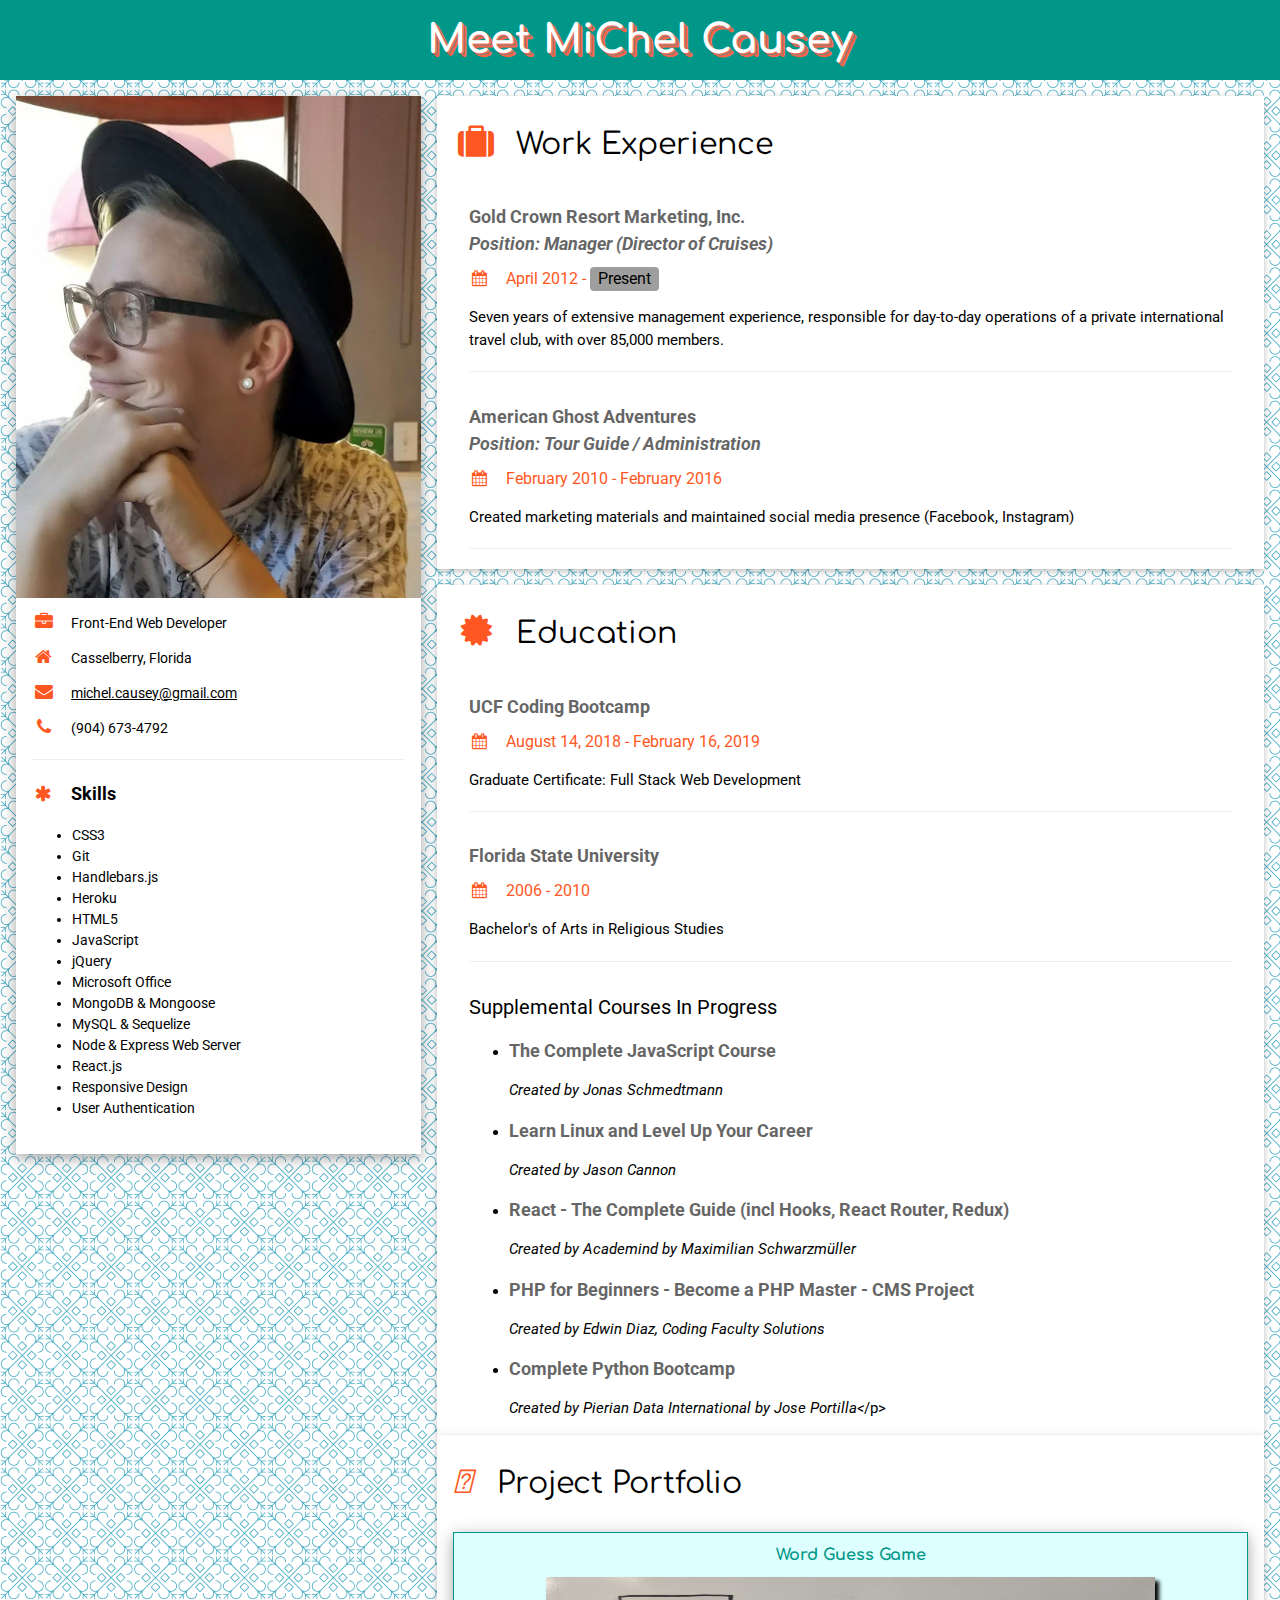
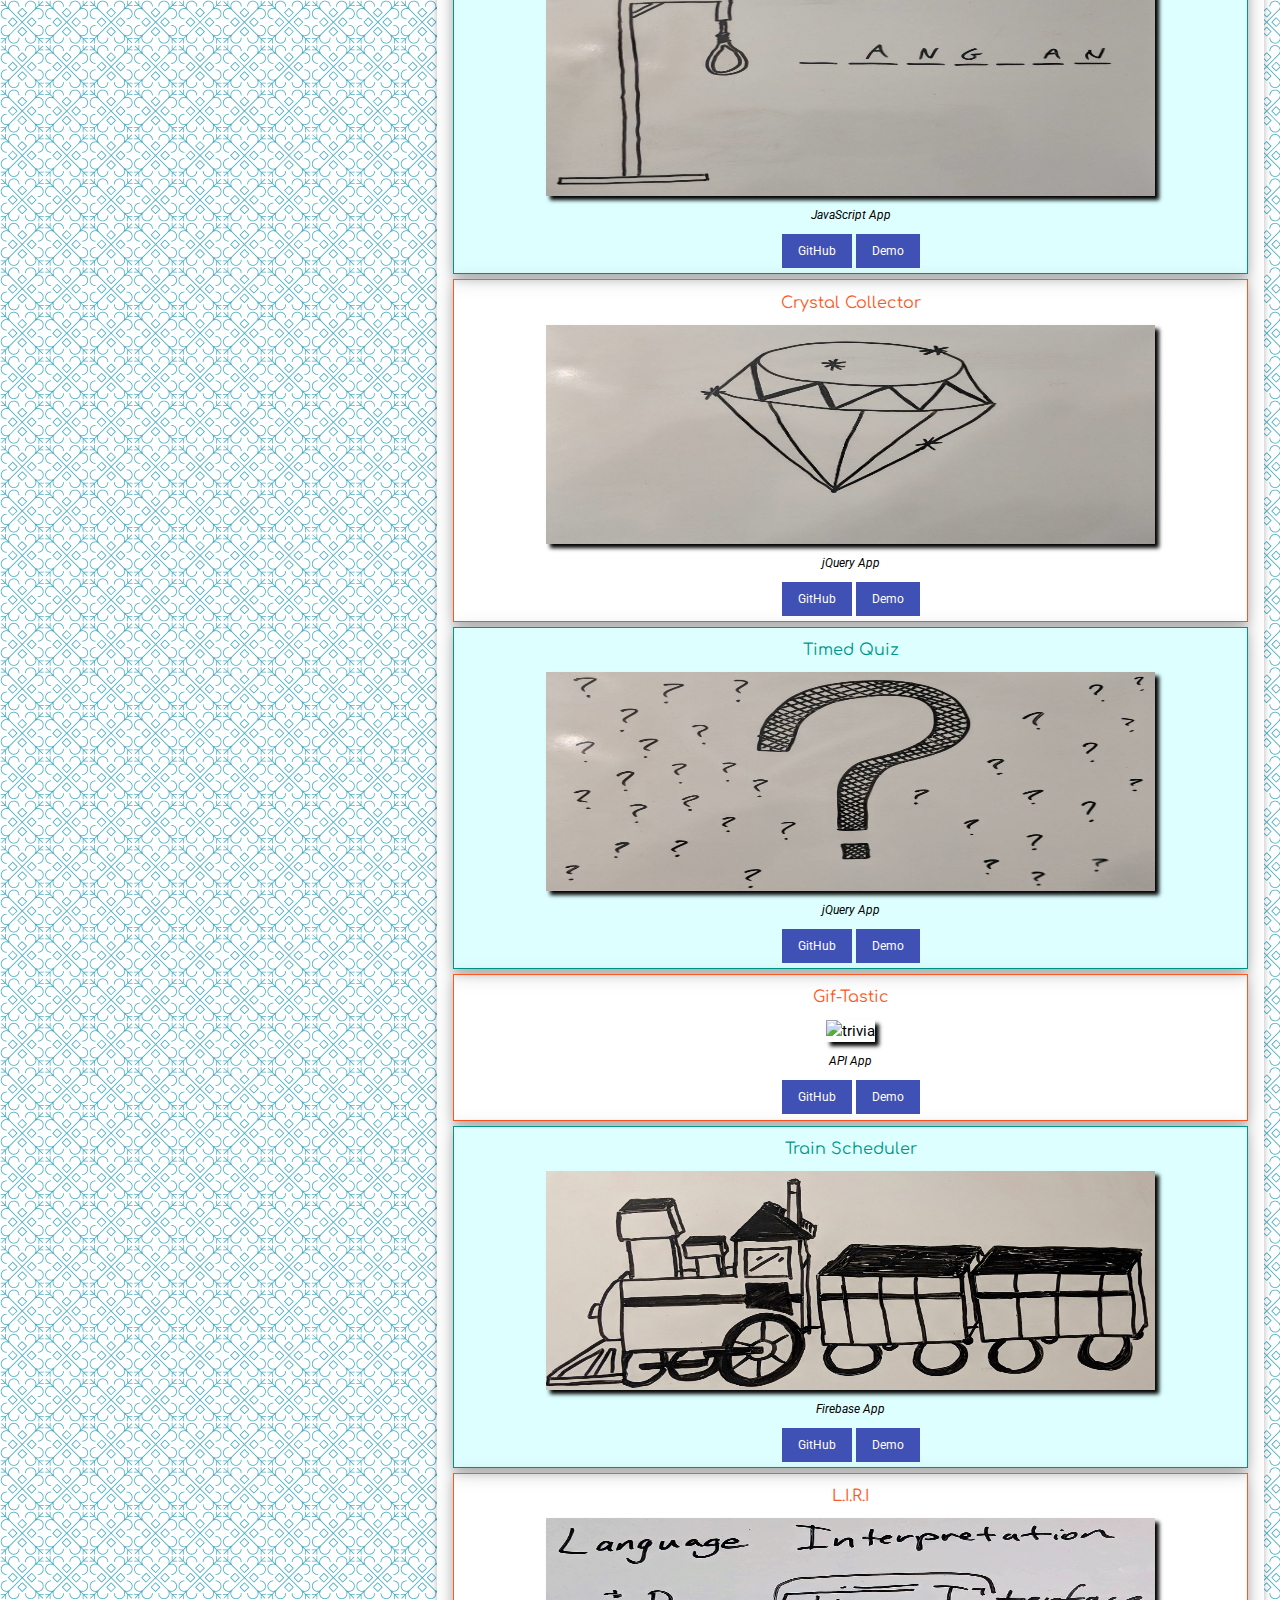
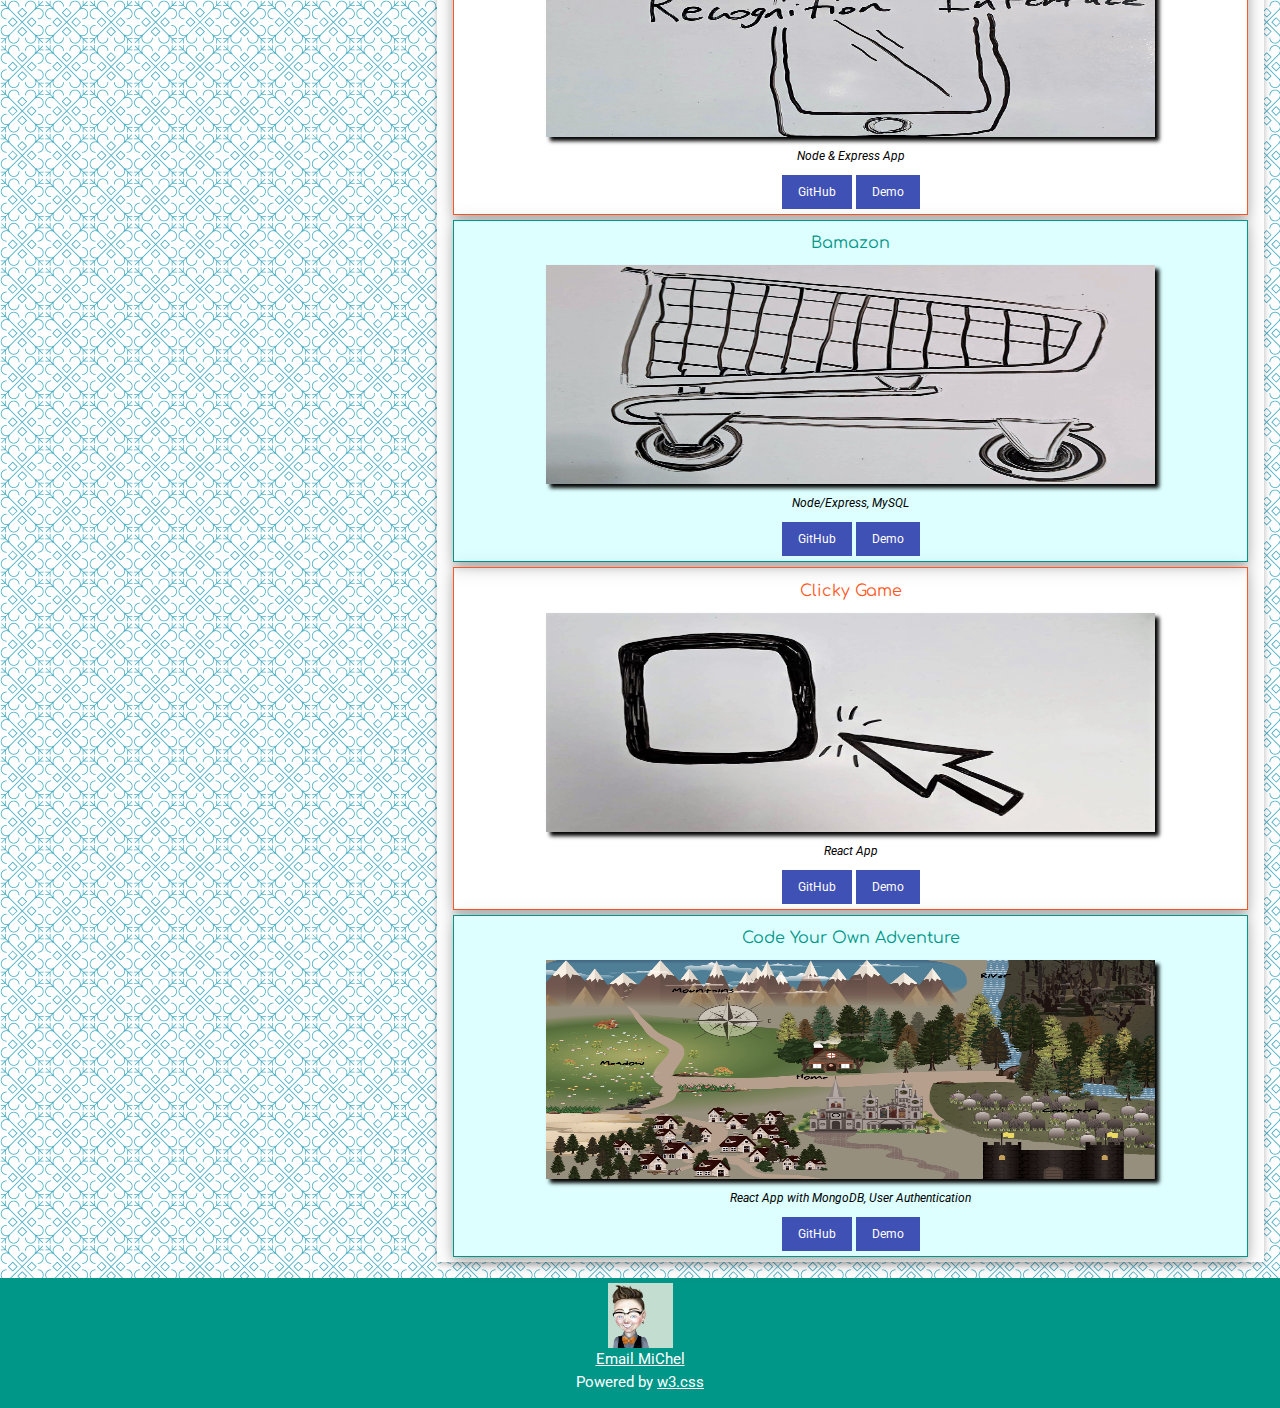
==== commit 1b1f8c6f: "update with borders" ====
--- a/index.html
+++ b/index.html
@@ -188,8 +188,8 @@
           </h2>
 
           <div class="w3-card-4 w3-pale-blue" style="margin-top: 5px; margin-bottom: 5px;">
-            <div class="w3-container w3-center">
-              <h3 id="portfolio-card">Word Guess Game</h3>
+            <div class="w3-container w3-center" style="border: 1px #009688 solid;">
+              <h3 id="portfolio-card" style="color: #009688"><b>Word Guess Game</b></h3>
               <img id="portfolio-image" src="./assets/images/hangman_game.jpg" alt="hangman" style="width:80%">
               <h5 id="portfolio-text">JavaScript App</h5>
               <a href="https://github.com/michelcausey/WordGuessGame" target="_blank"><button id="portfolio-button"
@@ -200,9 +200,9 @@
             </div>
           </div>
 
-          <div class="w3-card-4 w3-pale-green" style="margin-top: 5px; margin-bottom: 5px;">
-            <div class="w3-container w3-center">
-              <h3 id="portfolio-card">Crystal Collector</h3>
+          <div class="w3-card-4 w3-pale-orange" style="margin-top: 5px; margin-bottom: 5px;">
+            <div class="w3-container w3-center" style="border: 1px solid #ff5722;">
+              <h3 id="portfolio-card" style="color: #ff5722;">Crystal Collector</h3>
               <img id="portfolio-image" src="./assets/images/crystal_game.jpg" alt="crystal" style="width:80%">
               <h5 id="portfolio-text">jQuery App</h5>
               <a href="https://github.com/michelcausey/unit-4-game" target="_blank"><button id="portfolio-button"
@@ -214,8 +214,8 @@
           </div>
 
           <div class="w3-card-4 w3-pale-blue" style="margin-top: 5px; margin-bottom: 5px;"">
-                <div class=" w3-container w3-center">
-            <h3 id="portfolio-card">Timed Quiz</h3>
+            <div class=" w3-container w3-center" style="border: 1px #009688 solid;">
+            <h3 id="portfolio-card" style="color: #009688;">Timed Quiz</h3>
             <img id="portfolio-image" src="./assets/images/trivia_game.jpg" alt="trivia" style="width:80%">
             <h5 id="portfolio-text">jQuery App</h5>
             <a href="https://github.com/michelcausey/triviagame" target="_blank"><button id="portfolio-button"
@@ -226,9 +226,9 @@
           </div>
         </div>
 
-        <div class="w3-card-4 w3-pale-green" style="margin-top: 5px; margin-bottom: 5px;"">
-                <div class=" w3-container w3-center">
-          <h3 id="portfolio-card">Gif-Tastic</h3>
+        <div class="w3-card-4 w3-pale-orange" style="margin-top: 5px; margin-bottom: 5px;"">
+          <div class=" w3-container w3-center" style="border: 1px solid #ff5722;">
+          <h3 id="portfolio-card" style="color: #ff5722;">Gif-Tastic</h3>
           <img id="portfolio-image" src="https://media.giphy.com/media/ndSat6hAmqXnO/giphy.gif" alt="trivia"
             style="width:80%">
           <h5 id="portfolio-text">API App</h5>
@@ -241,8 +241,8 @@
       </div>
 
       <div class="w3-card-4 w3-pale-blue" style="margin-top: 5px; margin-bottom: 5px;">
-        <div class="w3-container w3-center">
-          <h3 id="portfolio-card">Train Scheduler</h3>
+        <div class="w3-container w3-center" style="border: 1px #009688 solid;">
+          <h3 id="portfolio-card" style="color: #009688;">Train Scheduler</h3>
           <img id="portfolio-image" src="./assets/images/train.jpg" alt="train" style="width:80%">
           <h5 id="portfolio-text">Firebase App</h5>
           <a href="https://github.com/michelcausey/Train-Scheduler" target="_blank"><button id="portfolio-button"
@@ -253,9 +253,9 @@
         </div>
       </div>
 
-      <div class="w3-card-4 w3-pale-green" style="margin-top: 5px; margin-bottom: 5px;">
-        <div class="w3-container w3-center">
-          <h3 id="portfolio-card">L.I.R.I</h3>
+      <div class="w3-card-4 w3-pale-orange" style="margin-top: 5px; margin-bottom: 5px;">
+        <div class="w3-container w3-center" style="border: 1px solid #ff5722;">
+          <h3 id="portfolio-card" style="color: #ff5722;">L.I.R.I</h3>
           <img id="portfolio-image" src="./assets/images/liri.jpg" alt="liri" style="width:80%">
           <h5 id="portfolio-text">Node & Express App</h5>
           <a href="https://github.com/michelcausey/liri-node-app" target="_blank"><button id="portfolio-button"
@@ -267,8 +267,8 @@
       </div>
 
       <div class="w3-card-4 w3-pale-blue" style="margin-top: 5px; margin-bottom: 5px;">
-        <div class="w3-container w3-center">
-          <h3 id="portfolio-card">Bamazon</h3>
+        <div class="w3-container w3-center" style="border: 1px #009688 solid;">
+          <h3 id="portfolio-card" style="color: #009688">Bamazon</h3>
           <img id="portfolio-image" src="./assets/images/bamazon.jpg" alt="bamazon" style="width:80%">
           <h5 id="portfolio-text">Node/Express, MySQL</h5>
           <a href="https://github.com/michelcausey/bamazon" target="_blank"><button id="portfolio-button"
@@ -279,9 +279,9 @@
         </div>
       </div>
 
-      <div class="w3-card-4 w3-pale-green" style="margin-top: 5px; margin-bottom: 5px;">
-        <div class="w3-container w3-center">
-          <h3 id="portfolio-card">Clicky Game</h3>
+      <div class="w3-card-4 w3-pale-orange" style="margin-top: 5px; margin-bottom: 5px;">
+        <div class="w3-container w3-center" style="border: 1px solid #ff5722;">
+          <h3 id="portfolio-card" style="color: #ff5722;">Clicky Game</h3>
           <img id="portfolio-image" src="./assets/images/clicky-game.jpg" alt="click" style="width:80%">
           <h5 id="portfolio-text">React App</h5>
           <a href="https://github.com/michelcausey/clicky-game" target="_blank"><button id="portfolio-button"
@@ -293,8 +293,8 @@
       </div>
 
       <div class="w3-card-4 w3-pale-blue" style="margin-top: 5px; margin-bottom: 5px;">
-        <div class="w3-container w3-center">
-          <h3 id="portfolio-card">Code Your Own Adventure</h3>
+        <div class="w3-container w3-center" style="border: 1px #009688 solid;">
+          <h3 id="portfolio-card" style="color: #009688;">Code Your Own Adventure</h3>
           <img id="portfolio-image" src="./assets/images/mapV3.png" alt="cyoa" style="width:80%">
           <h5 id="portfolio-text">React App with MongoDB, User Authentication</h5>
           <a href="https://github.com/michelcausey/final-project" target="_blank"><button id="portfolio-button"
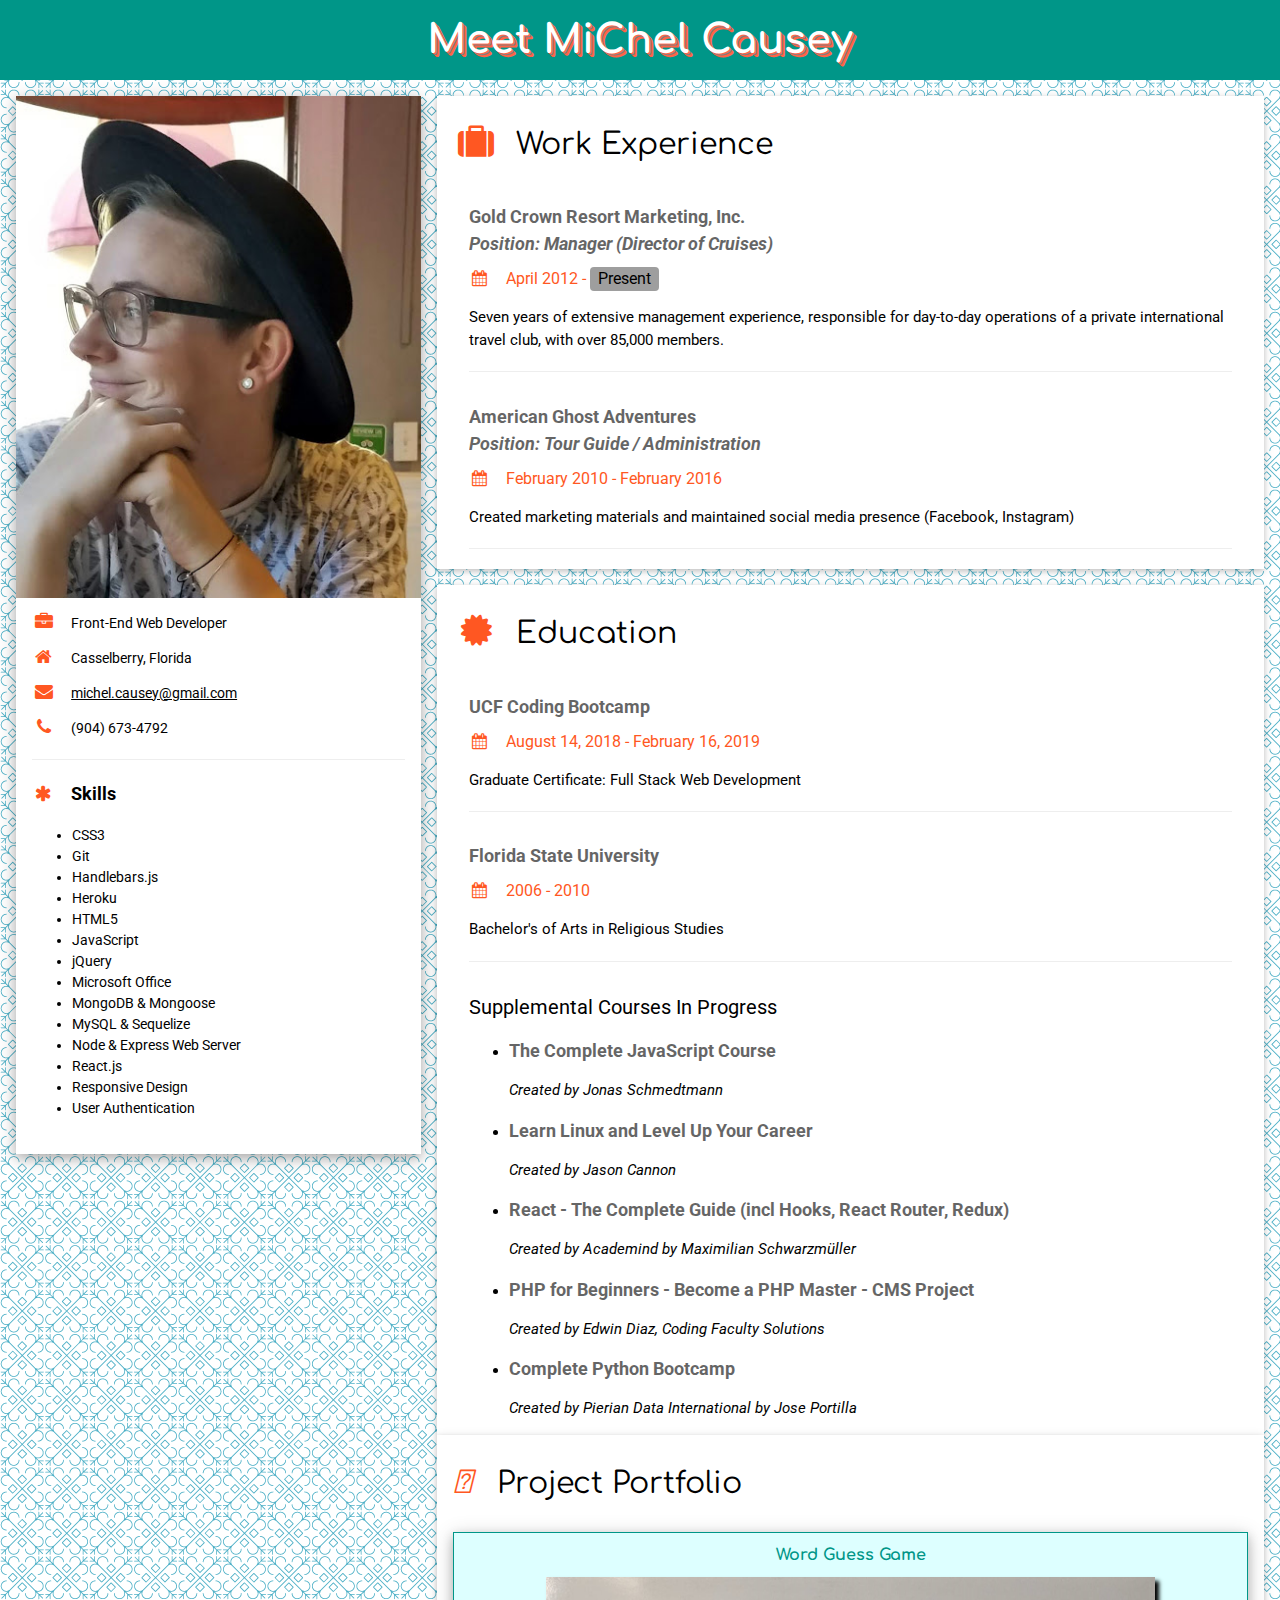
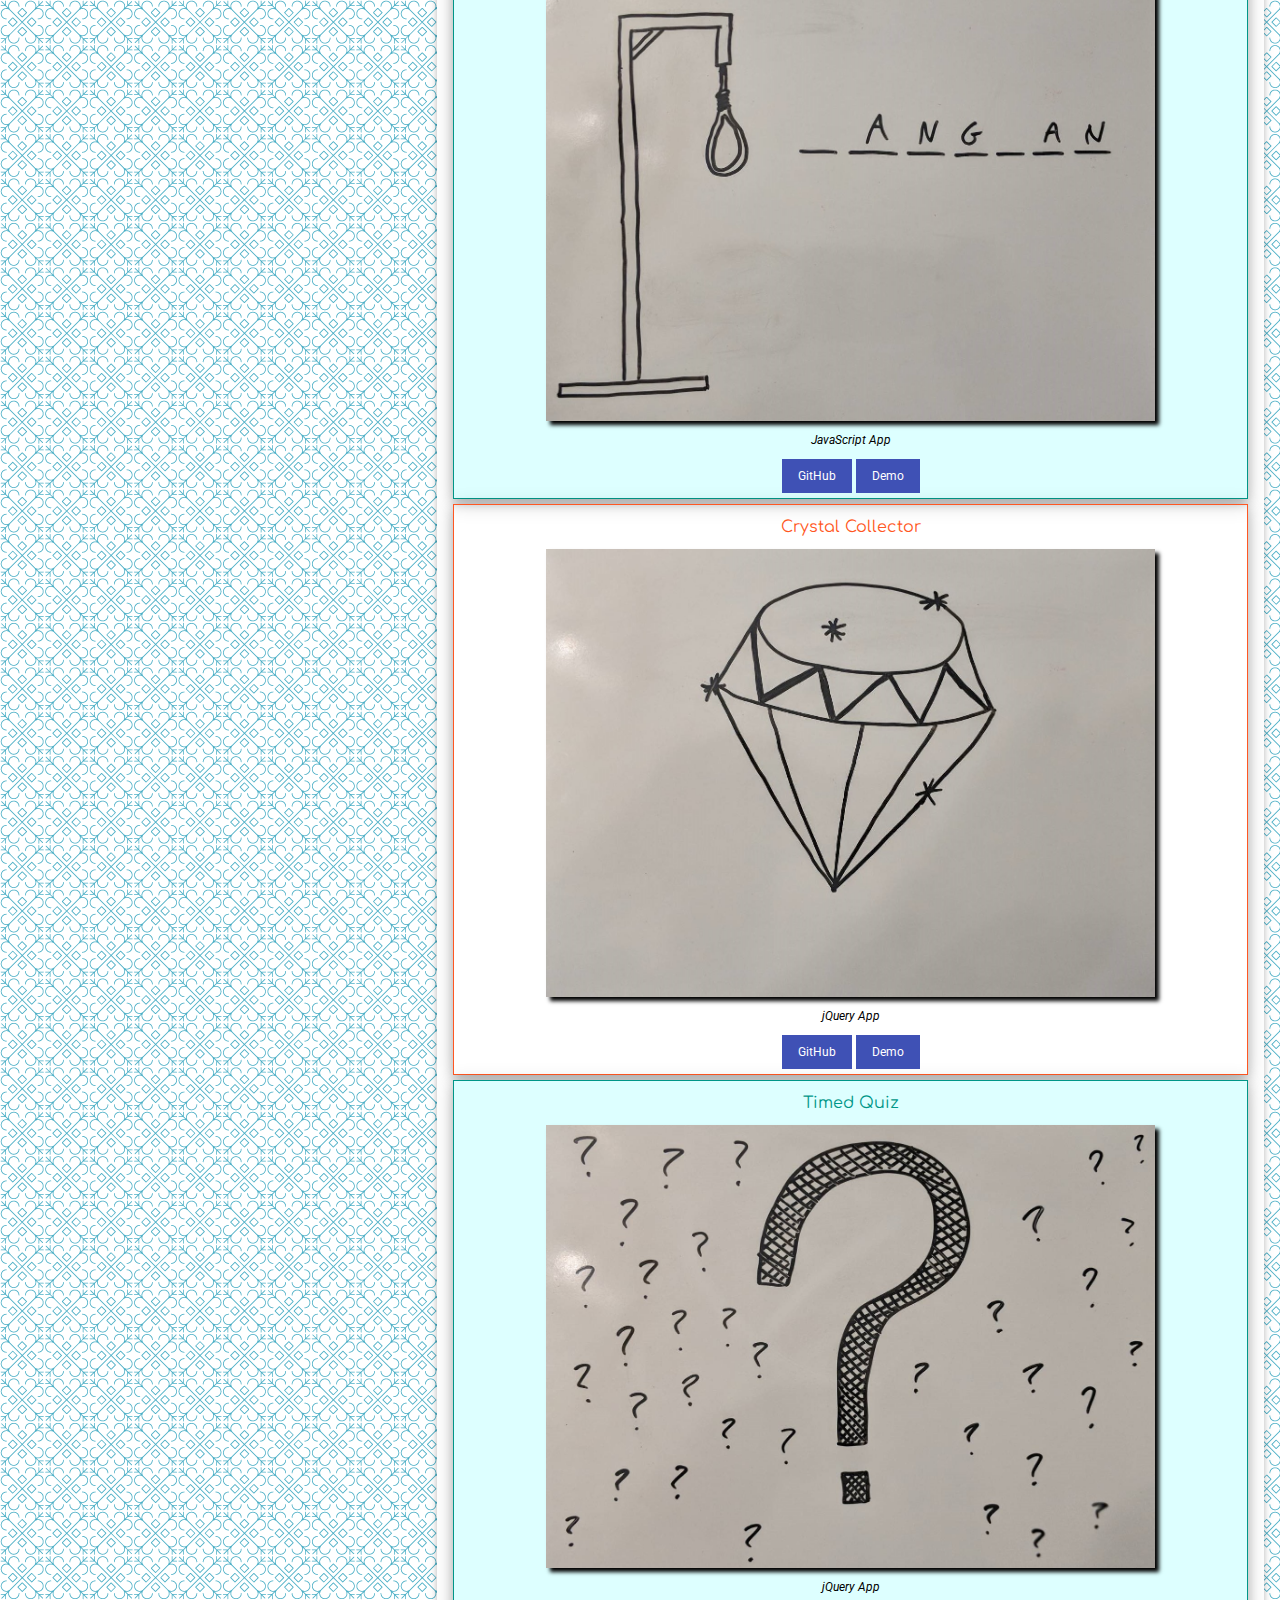
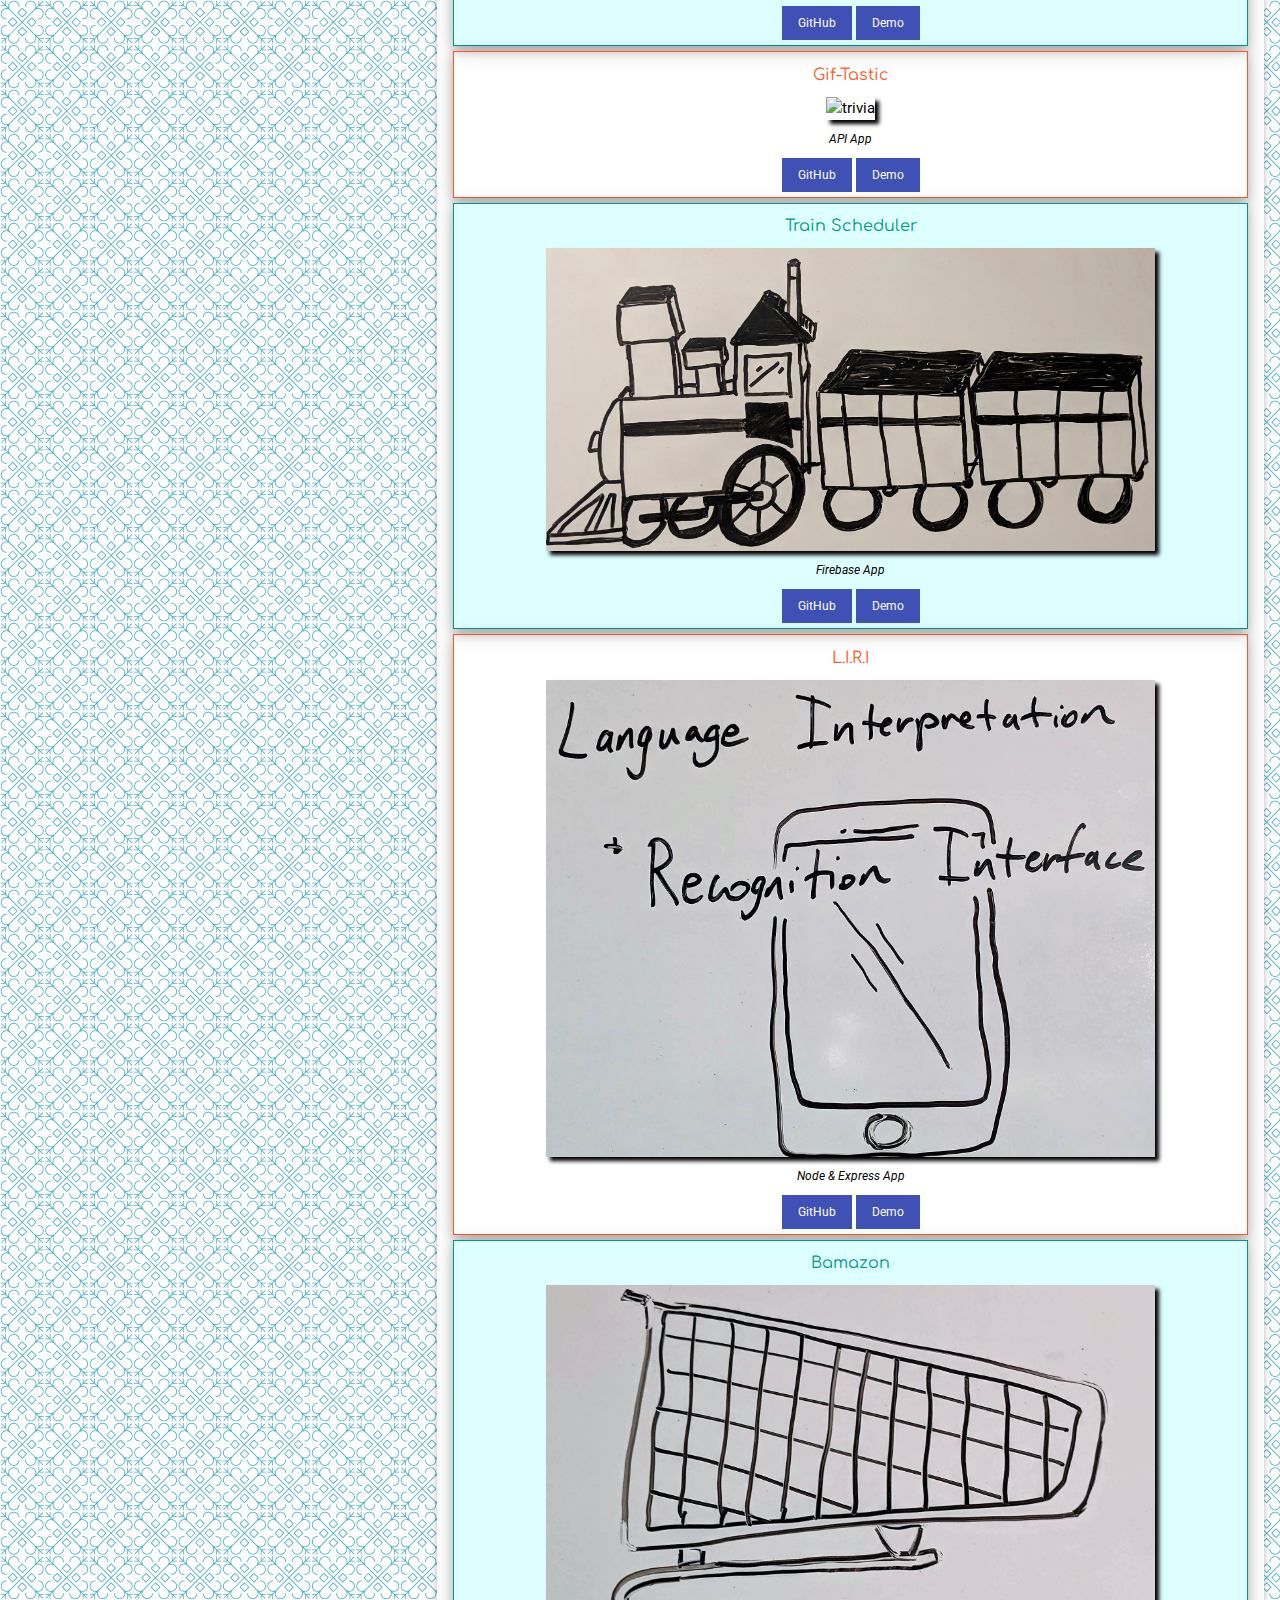
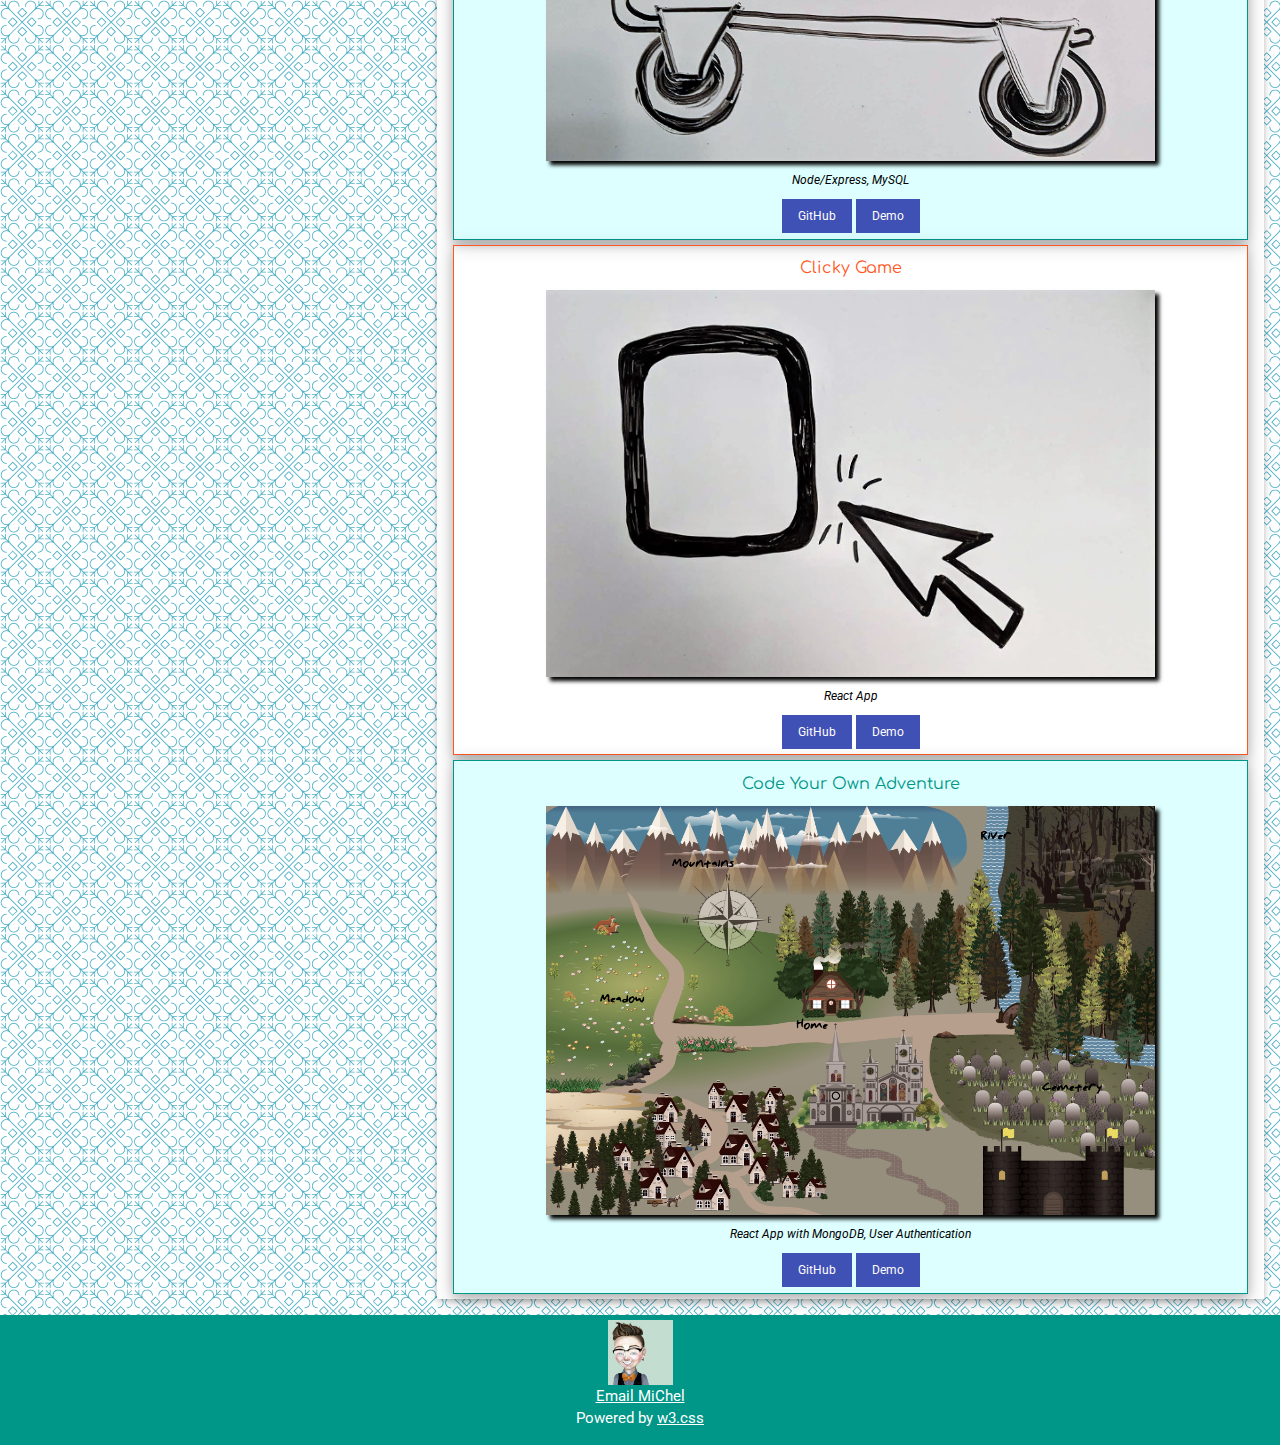
==== commit 14c7fa7a: "error removed" ====
--- a/index.html
+++ b/index.html
@@ -176,7 +176,7 @@
                 <h5 class="w3-opacity" id="supplemental5">
                   <b>Complete Python Bootcamp</b>
                 </h5>
-                <p><i>Created by Pierian Data International by Jose Portilla<</i>/p>
+                <p><i>Created by Pierian Data International by Jose Portilla</i></p>
               </li>
             </ul>
           </div>
--- a/assets/style.css
+++ b/assets/style.css
@@ -147,8 +147,8 @@
 }
 
 #portfolio-image {
-    height: 219px; 
-    width: 301px;
+    height: 50%; 
+    width: 50%;
     box-shadow: 4px 4px 4px  black
 }
 
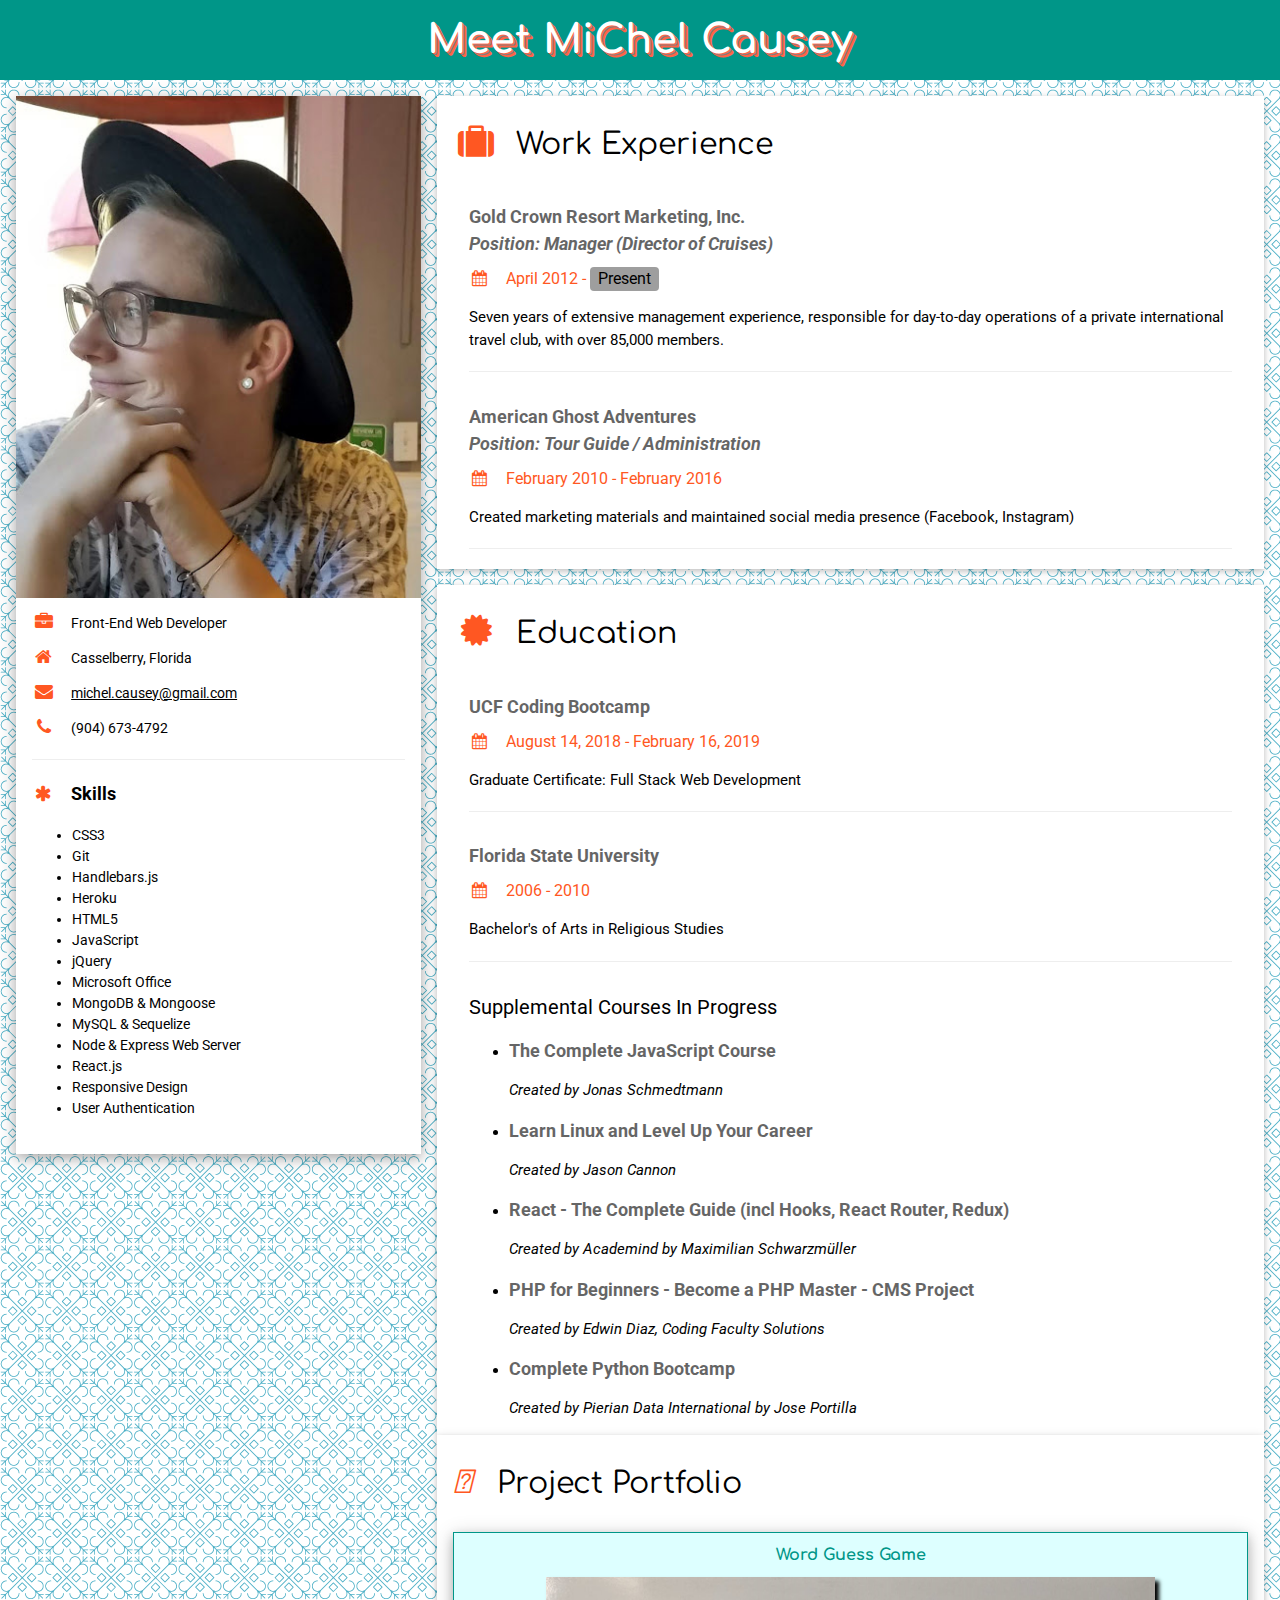
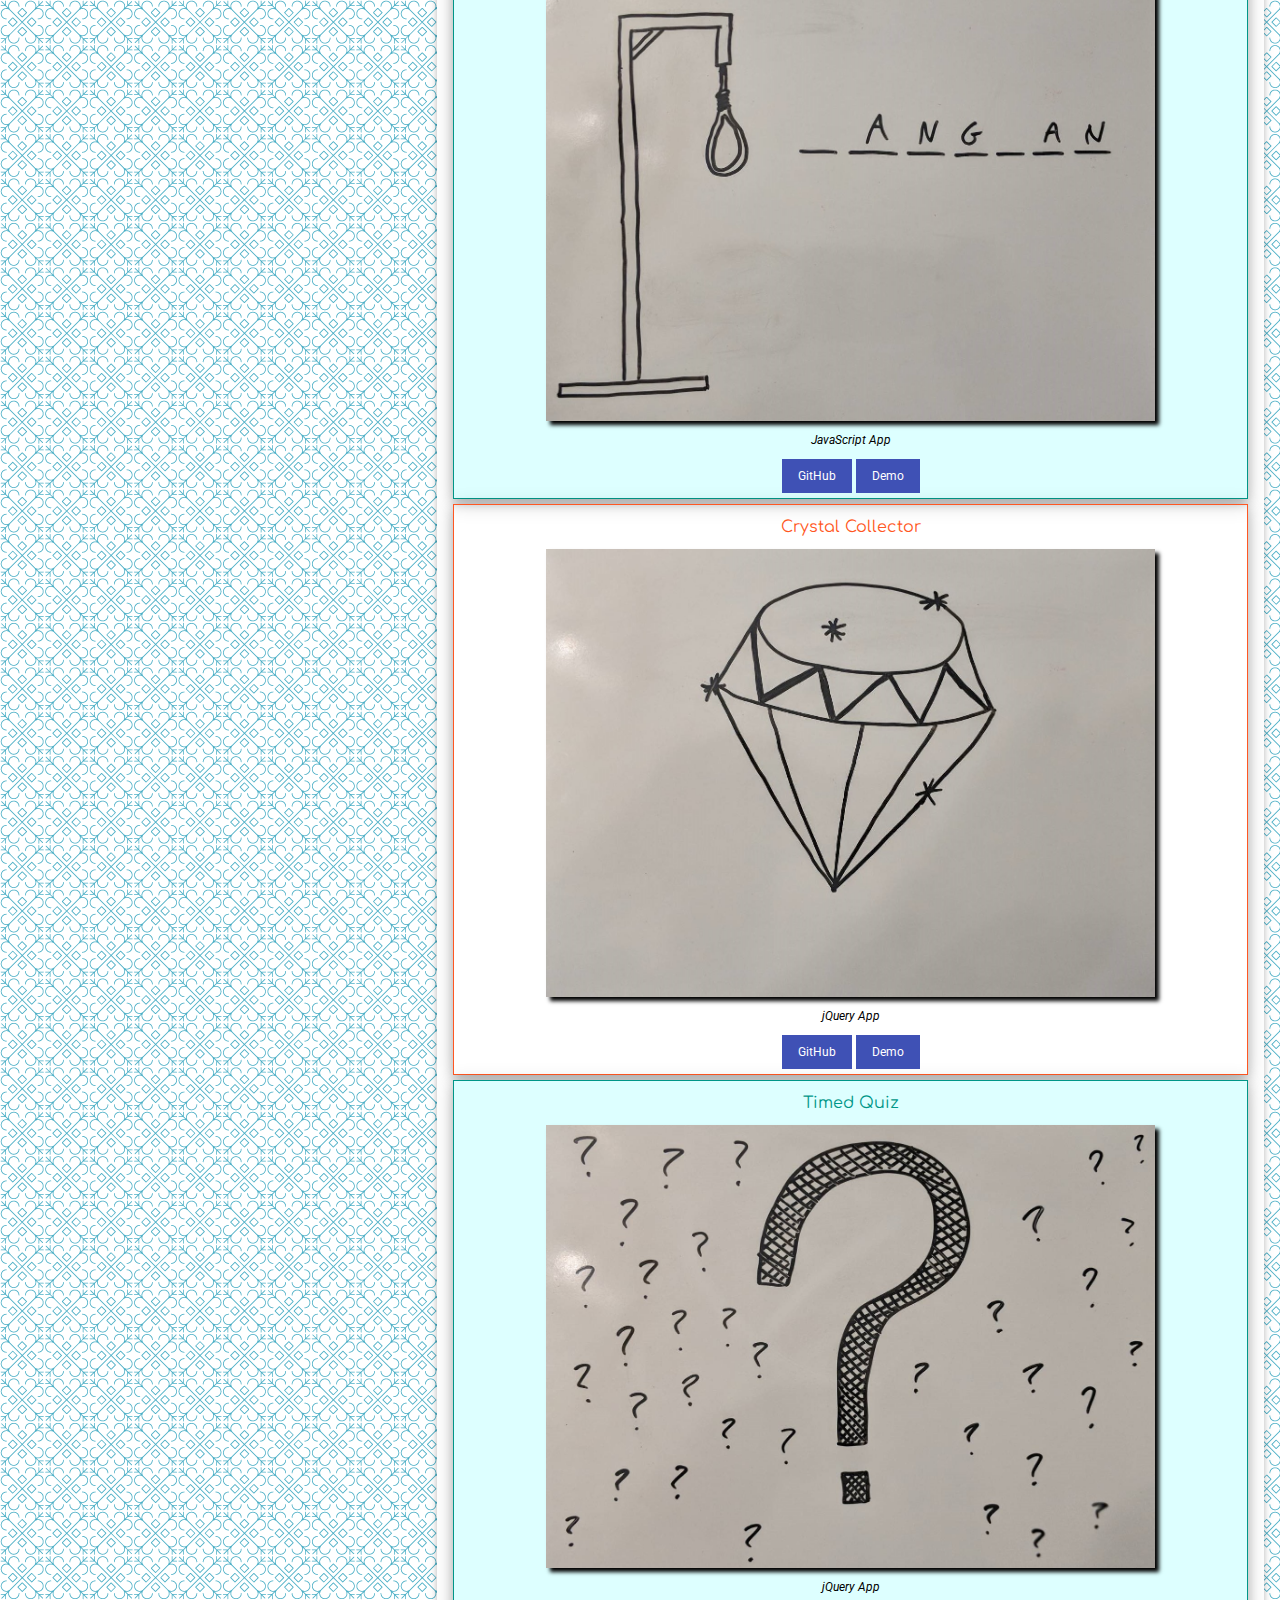
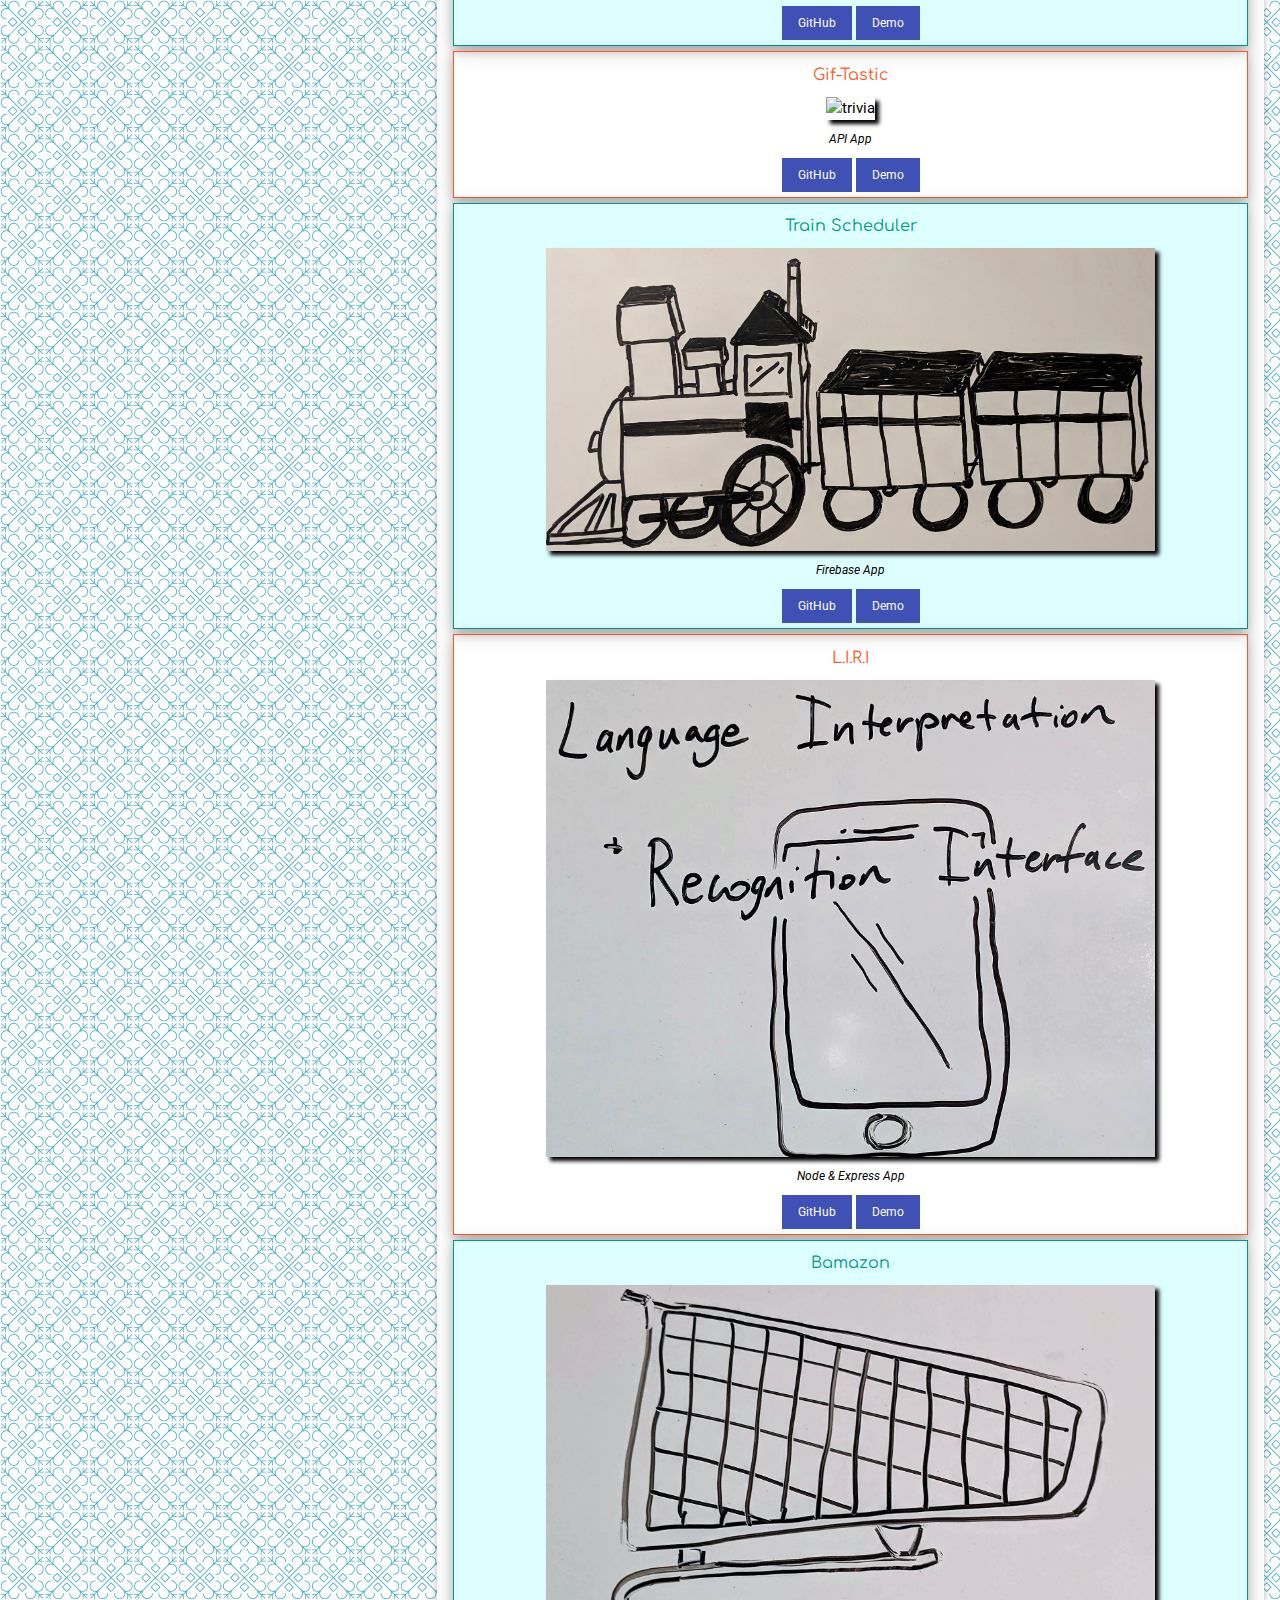
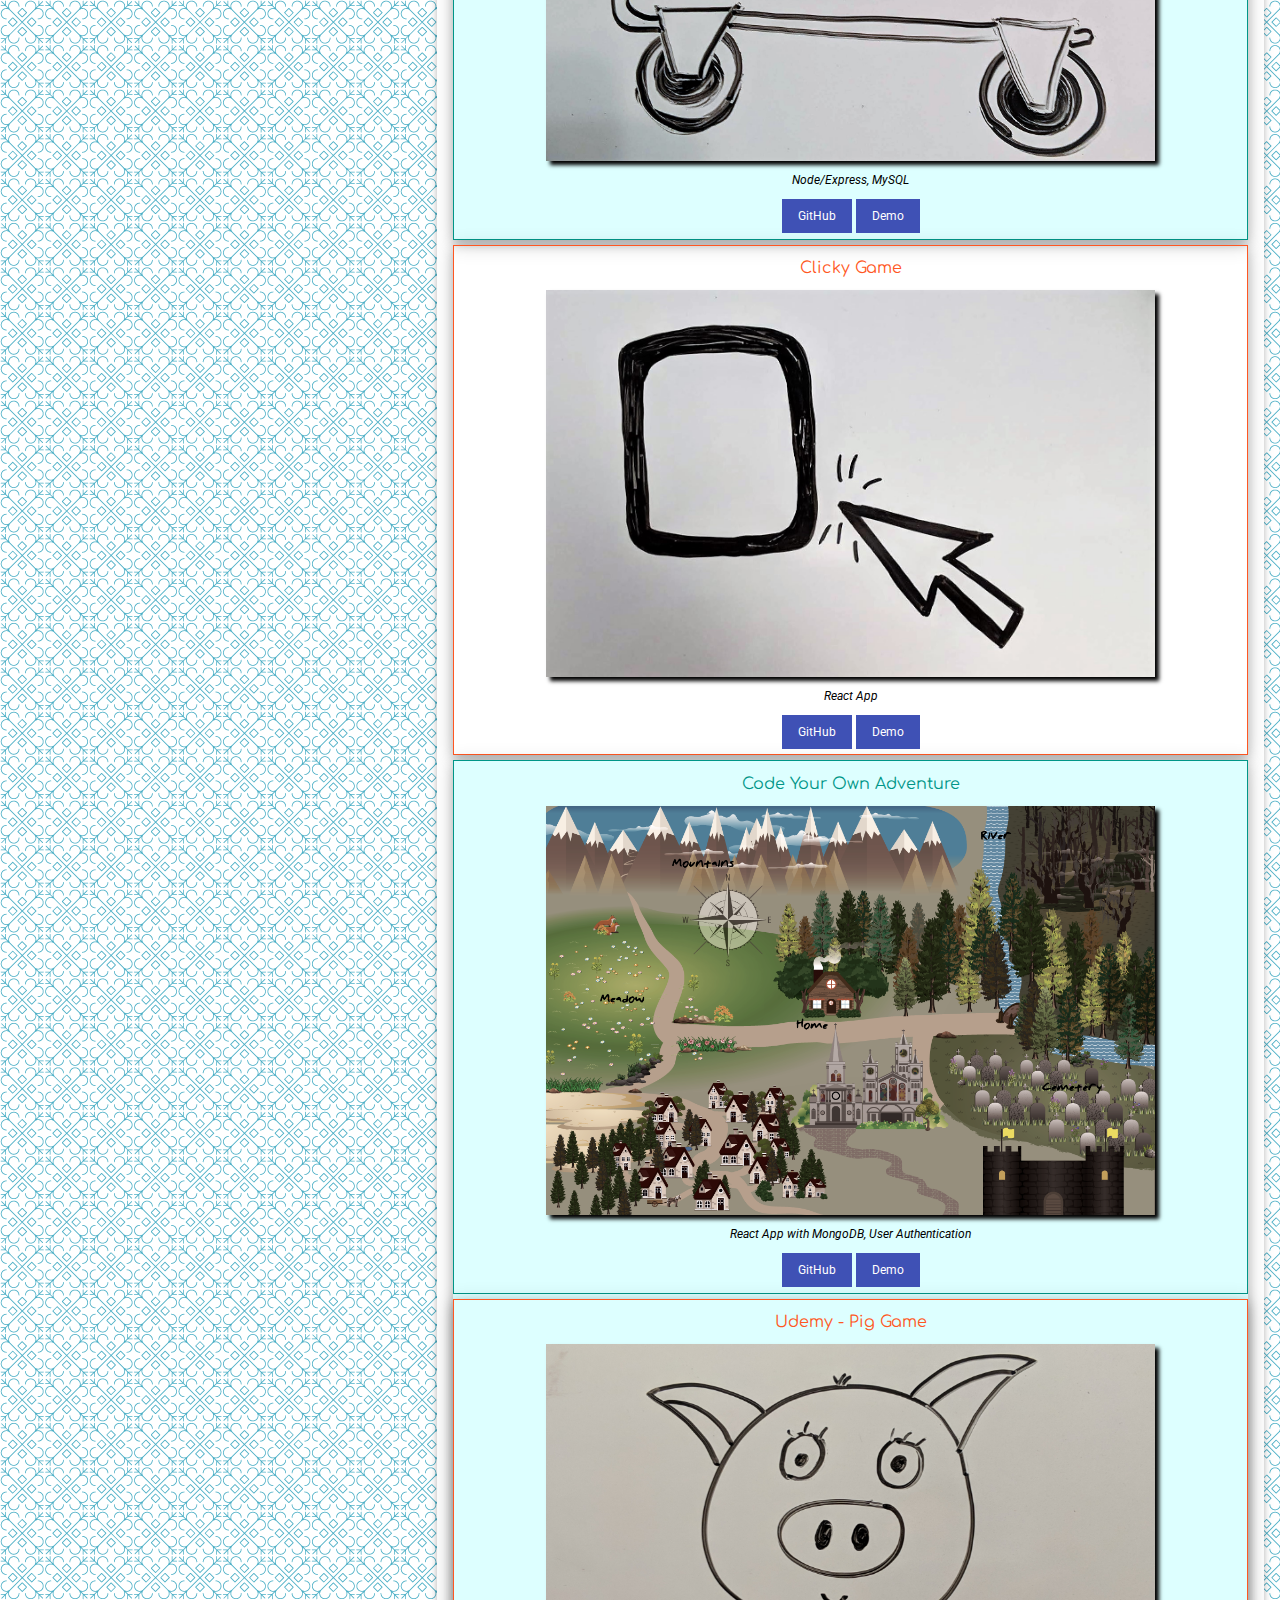
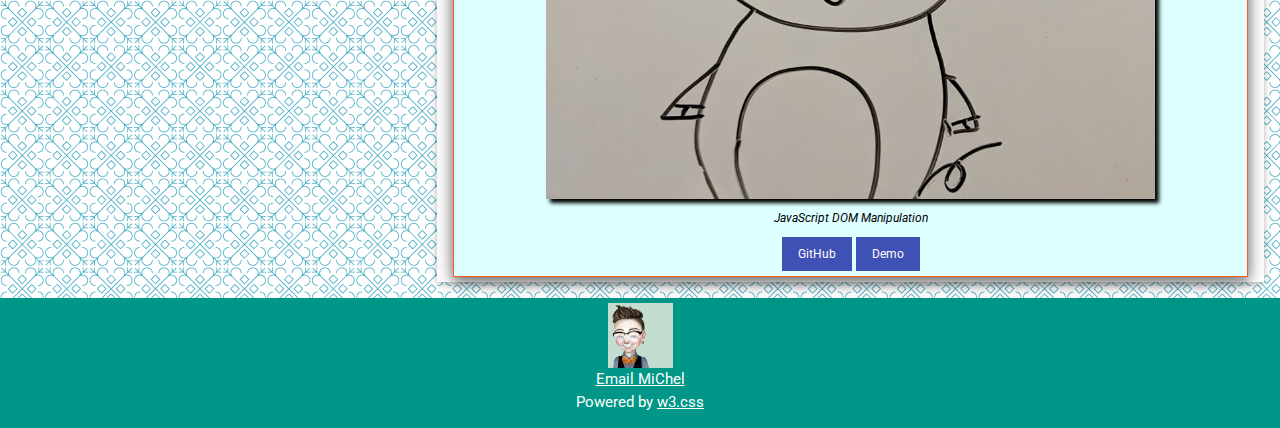
==== commit b8a7ba6b: "add udemy course pig game" ====
--- a/index.html
+++ b/index.html
@@ -303,8 +303,19 @@
               class="w3-button w3-indigo" style="margin-bottom: 5px;">Demo</button></a>
           <br>
         </div>
-      </div>
-
+
+        <div class="w3-card-4 w3-pale-orange" style="margin-top: 5px; margin-bottom: 5px;">
+          <div class="w3-container w3-center" style="border: 1px solid #ff5722;">
+            <h3 id="portfolio-card" style="color: #ff5722;">Udemy - Pig Game</h3>
+            <img id="portfolio-image" src="./assets/images/udemy-pig.jpg" alt="pig" style="width:80%">
+            <h5 id="portfolio-text">JavaScript DOM Manipulation</h5>
+            <a href="https://github.com/michelcausey/udemy-Pig-Game" target="_blank"><button id="portfolio-button"
+                class="w3-button w3-indigo" style="margin-bottom: 5px;">GitHub</button></a>
+            <a href="https://michelcausey.github.io/udemy-Pig-Game/" target="_blank"><button id="portfolio-button"
+                class="w3-button w3-indigo" style="margin-bottom: 5px;">Demo</button></a>
+            <br> 
+          </div>
+      </div>
     </div>
 
     <!-- End Right Column -->
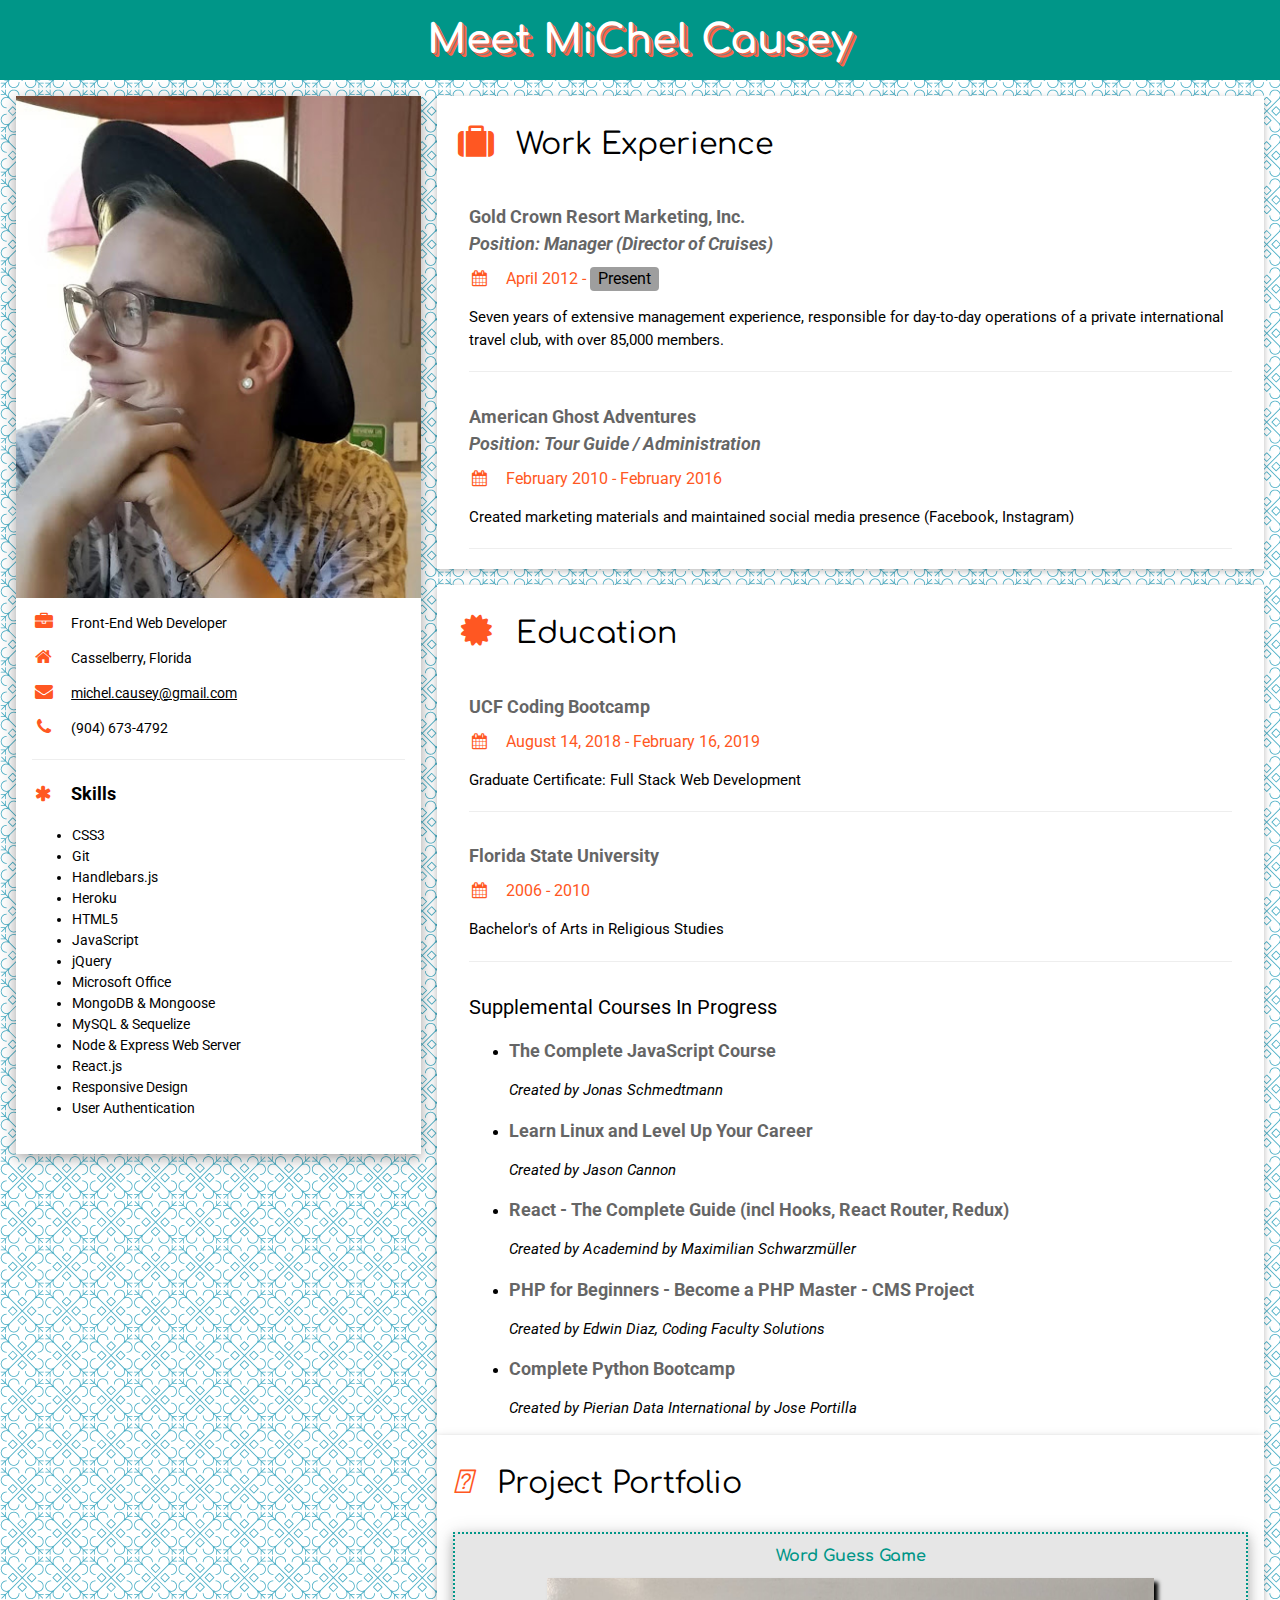
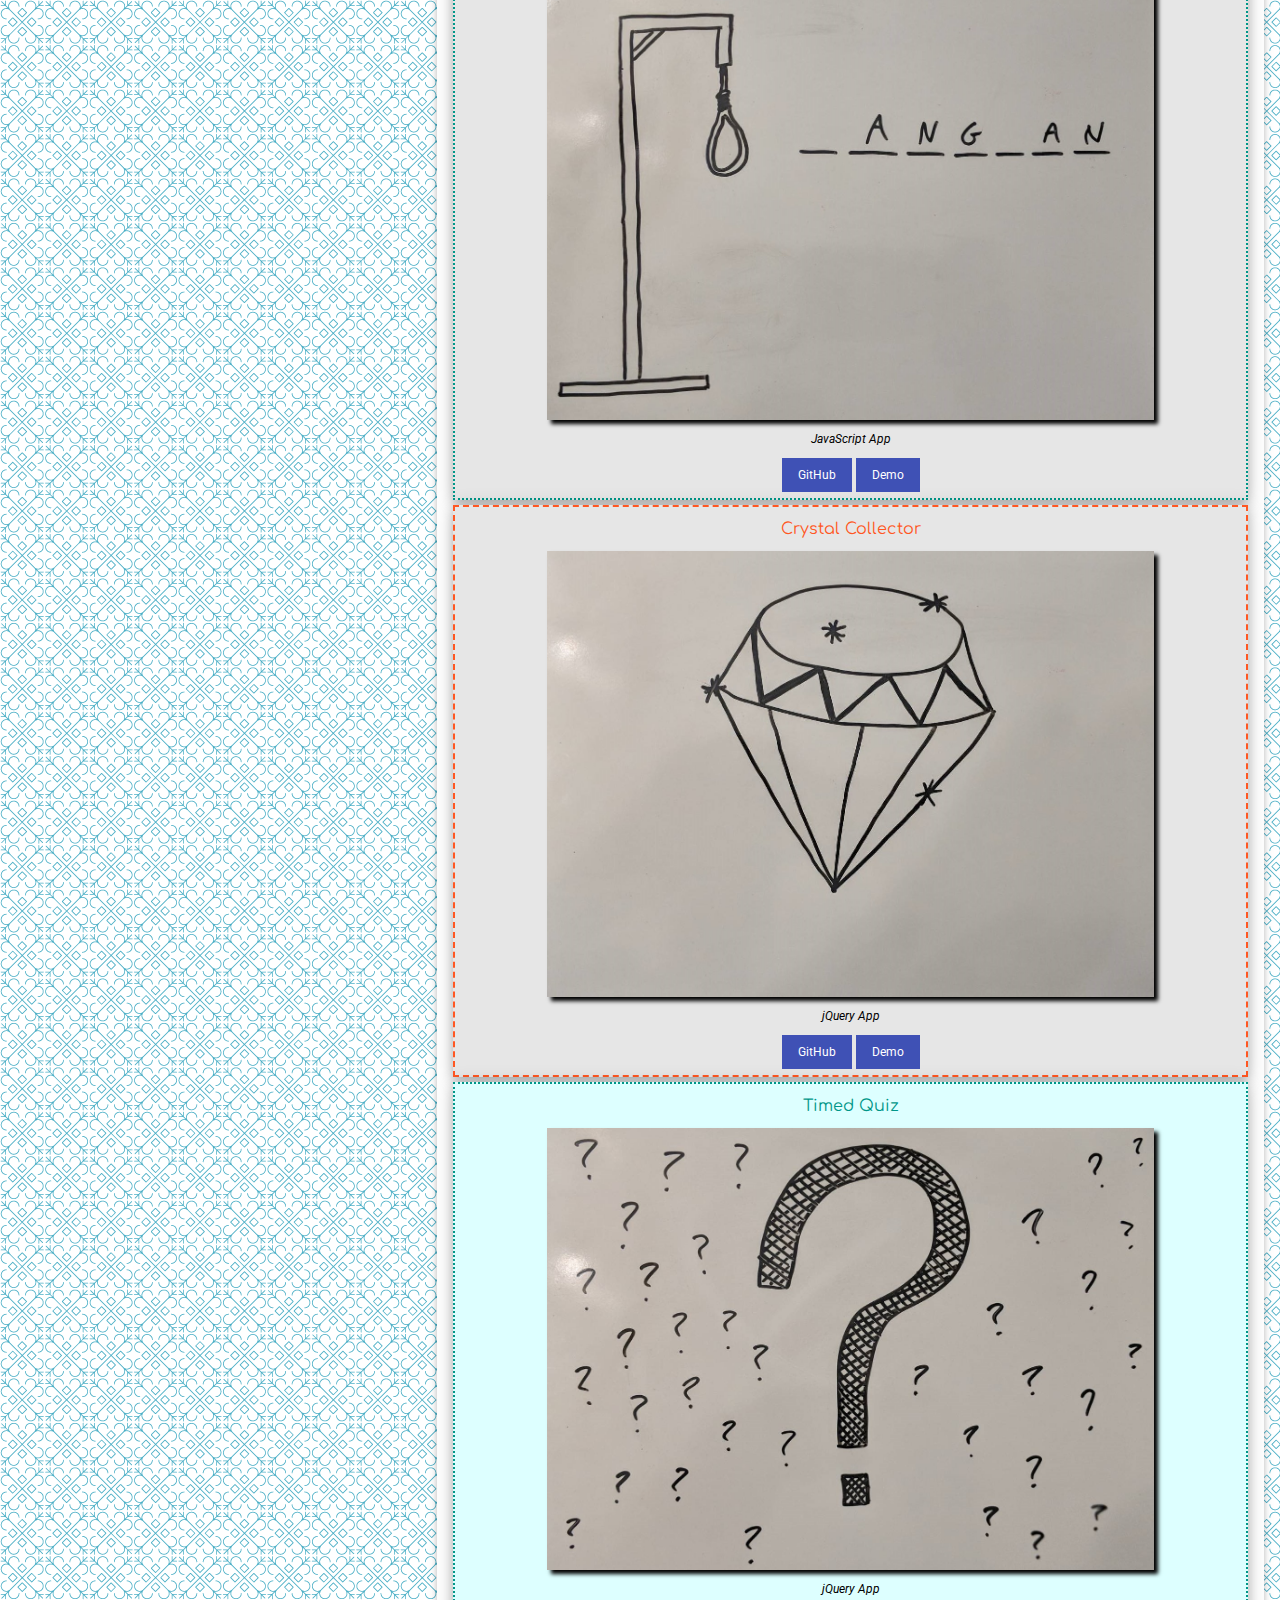
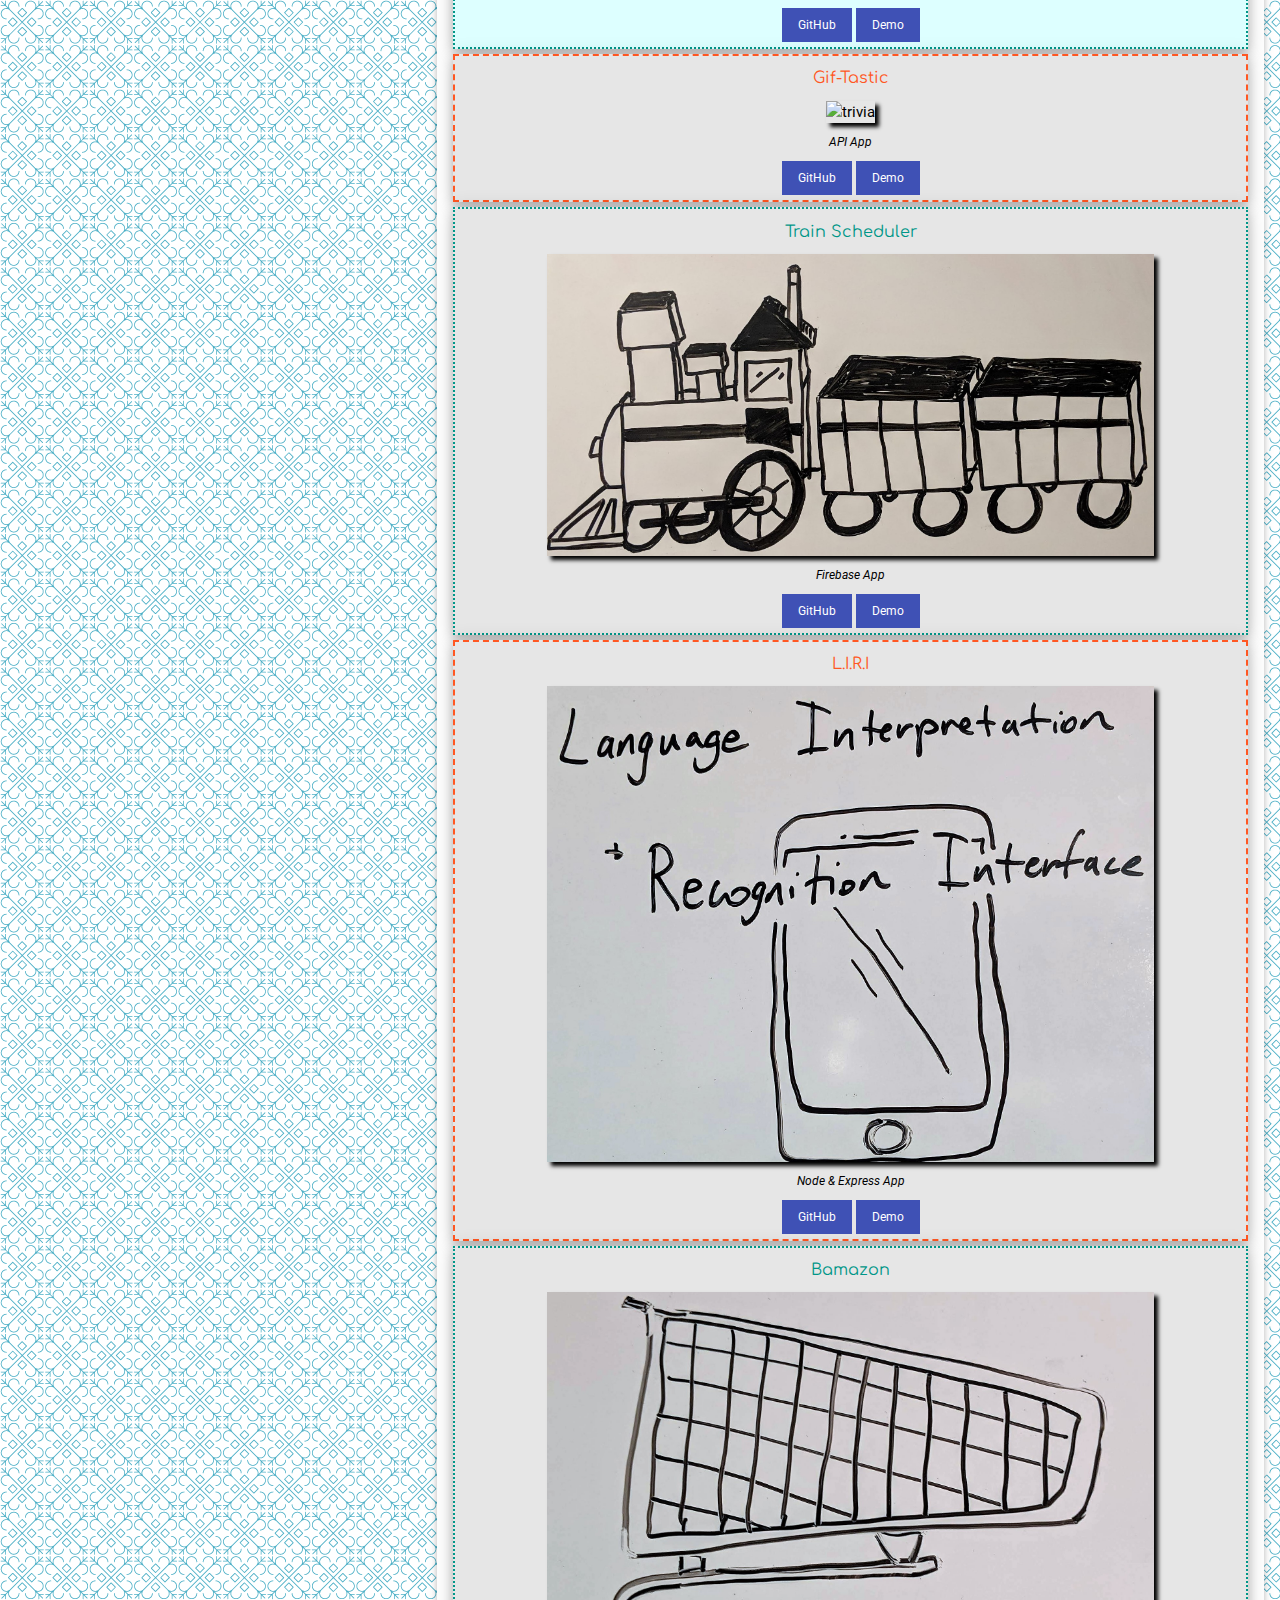
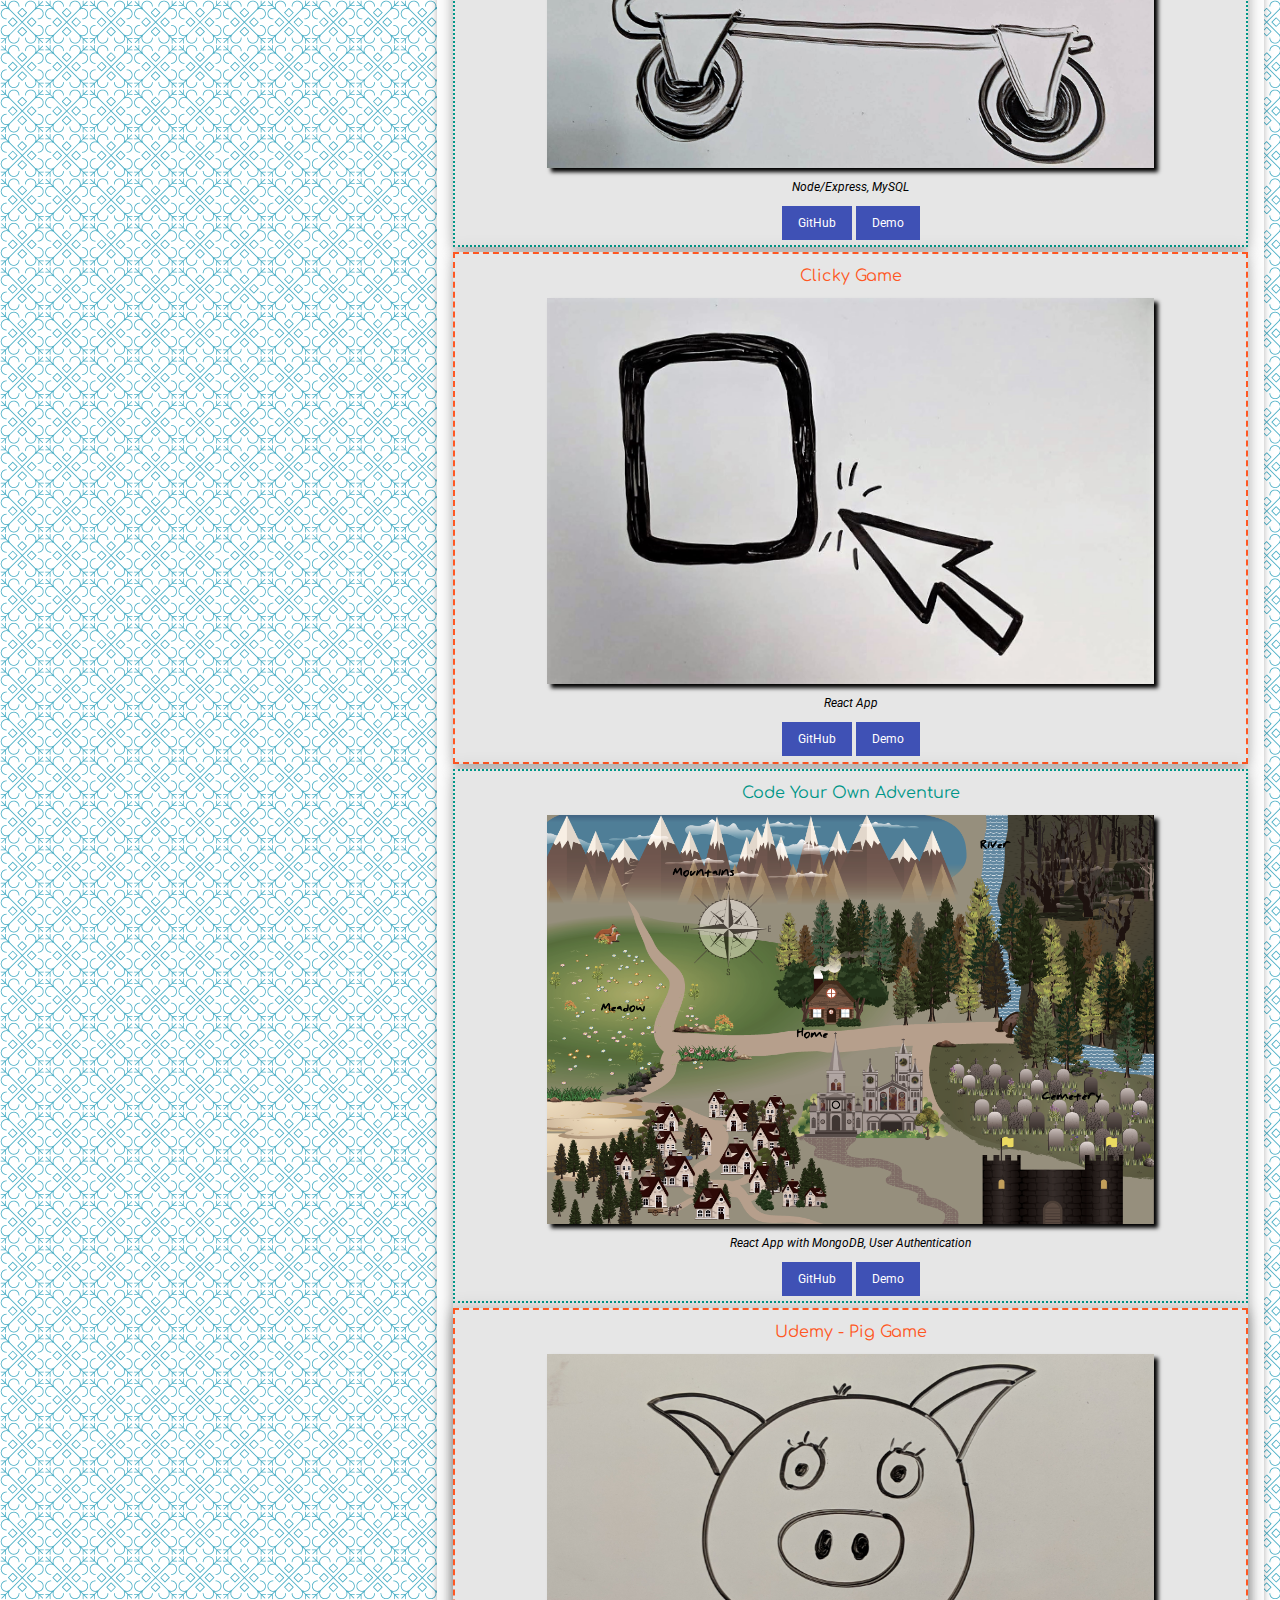
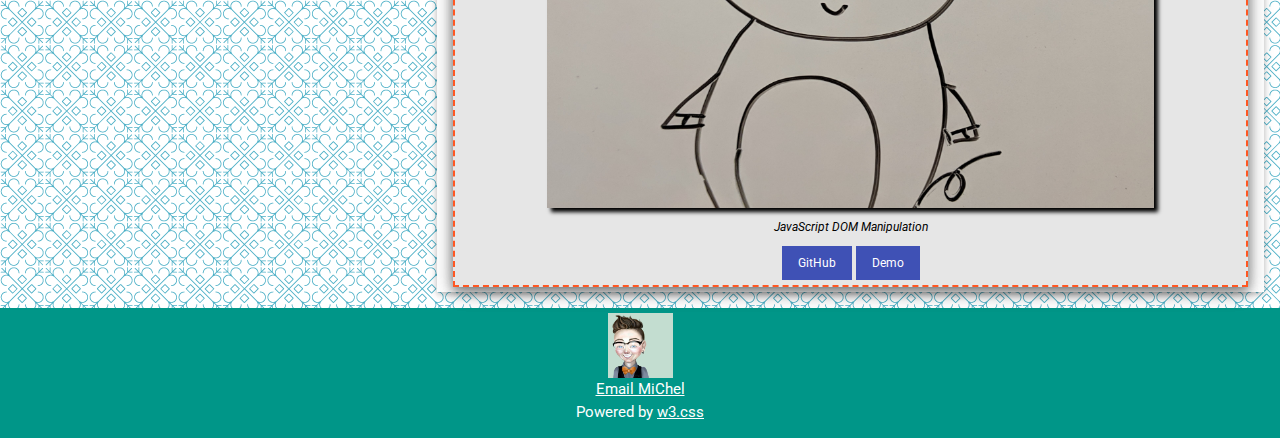
==== commit 0738dfca: "borders / background colors" ====
--- a/index.html
+++ b/index.html
@@ -187,8 +187,8 @@
             <i class="far fa-folder-open w3-margin-right w3-text-deep-orange"></i> Project Portfolio
           </h2>
 
-          <div class="w3-card-4 w3-pale-blue" style="margin-top: 5px; margin-bottom: 5px;">
-            <div class="w3-container w3-center" style="border: 1px #009688 solid;">
+          <div class="w3-card-4" style="margin-top: 5px; margin-bottom: 5px; background-color: #e6e6e6">
+            <div class="w3-container w3-center" style="border: 2px #009688 dotted;">
               <h3 id="portfolio-card" style="color: #009688"><b>Word Guess Game</b></h3>
               <img id="portfolio-image" src="./assets/images/hangman_game.jpg" alt="hangman" style="width:80%">
               <h5 id="portfolio-text">JavaScript App</h5>
@@ -200,8 +200,8 @@
             </div>
           </div>
 
-          <div class="w3-card-4 w3-pale-orange" style="margin-top: 5px; margin-bottom: 5px;">
-            <div class="w3-container w3-center" style="border: 1px solid #ff5722;">
+          <div class="w3-card-4" style="margin-top: 5px; margin-bottom: 5px; background-color: #e6e6e6">
+              <div class="w3-container w3-center" style="border: 2px dashed #ff5722;">
               <h3 id="portfolio-card" style="color: #ff5722;">Crystal Collector</h3>
               <img id="portfolio-image" src="./assets/images/crystal_game.jpg" alt="crystal" style="width:80%">
               <h5 id="portfolio-text">jQuery App</h5>
@@ -214,8 +214,8 @@
           </div>
 
           <div class="w3-card-4 w3-pale-blue" style="margin-top: 5px; margin-bottom: 5px;"">
-            <div class=" w3-container w3-center" style="border: 1px #009688 solid;">
-            <h3 id="portfolio-card" style="color: #009688;">Timed Quiz</h3>
+            <div class="w3-container w3-center" style="border: 2px #009688 dotted;">
+              <h3 id="portfolio-card" style="color: #009688;">Timed Quiz</h3>
             <img id="portfolio-image" src="./assets/images/trivia_game.jpg" alt="trivia" style="width:80%">
             <h5 id="portfolio-text">jQuery App</h5>
             <a href="https://github.com/michelcausey/triviagame" target="_blank"><button id="portfolio-button"
@@ -226,9 +226,9 @@
           </div>
         </div>
 
-        <div class="w3-card-4 w3-pale-orange" style="margin-top: 5px; margin-bottom: 5px;"">
-          <div class=" w3-container w3-center" style="border: 1px solid #ff5722;">
-          <h3 id="portfolio-card" style="color: #ff5722;">Gif-Tastic</h3>
+        <div class="w3-card-4" style="margin-top: 5px; margin-bottom: 5px; background-color: #e6e6e6">
+          <div class="w3-container w3-center" style="border: 2px dashed #ff5722;">
+            <h3 id="portfolio-card" style="color: #ff5722;">Gif-Tastic</h3>
           <img id="portfolio-image" src="https://media.giphy.com/media/ndSat6hAmqXnO/giphy.gif" alt="trivia"
             style="width:80%">
           <h5 id="portfolio-text">API App</h5>
@@ -240,8 +240,8 @@
         </div>
       </div>
 
-      <div class="w3-card-4 w3-pale-blue" style="margin-top: 5px; margin-bottom: 5px;">
-        <div class="w3-container w3-center" style="border: 1px #009688 solid;">
+      <div class="w3-card-4" style="margin-top: 5px; margin-bottom: 5px; background-color: #e6e6e6">
+        <div class="w3-container w3-center" style="border: 2px #009688 dotted;">
           <h3 id="portfolio-card" style="color: #009688;">Train Scheduler</h3>
           <img id="portfolio-image" src="./assets/images/train.jpg" alt="train" style="width:80%">
           <h5 id="portfolio-text">Firebase App</h5>
@@ -253,8 +253,8 @@
         </div>
       </div>
 
-      <div class="w3-card-4 w3-pale-orange" style="margin-top: 5px; margin-bottom: 5px;">
-        <div class="w3-container w3-center" style="border: 1px solid #ff5722;">
+      <div class="w3-card-4" style="margin-top: 5px; margin-bottom: 5px; background-color: #e6e6e6">
+        <div class="w3-container w3-center" style="border: 2px dashed #ff5722;">
           <h3 id="portfolio-card" style="color: #ff5722;">L.I.R.I</h3>
           <img id="portfolio-image" src="./assets/images/liri.jpg" alt="liri" style="width:80%">
           <h5 id="portfolio-text">Node & Express App</h5>
@@ -266,8 +266,8 @@
         </div>
       </div>
 
-      <div class="w3-card-4 w3-pale-blue" style="margin-top: 5px; margin-bottom: 5px;">
-        <div class="w3-container w3-center" style="border: 1px #009688 solid;">
+      <div class="w3-card-4" style="margin-top: 5px; margin-bottom: 5px; background-color: #e6e6e6">        
+        <div class="w3-container w3-center" style="border: 2px #009688 dotted;">
           <h3 id="portfolio-card" style="color: #009688">Bamazon</h3>
           <img id="portfolio-image" src="./assets/images/bamazon.jpg" alt="bamazon" style="width:80%">
           <h5 id="portfolio-text">Node/Express, MySQL</h5>
@@ -279,8 +279,8 @@
         </div>
       </div>
 
-      <div class="w3-card-4 w3-pale-orange" style="margin-top: 5px; margin-bottom: 5px;">
-        <div class="w3-container w3-center" style="border: 1px solid #ff5722;">
+      <div class="w3-card-4" style="margin-top: 5px; margin-bottom: 5px; background-color: #e6e6e6">
+        <div class="w3-container w3-center" style="border: 2px dashed #ff5722;">
           <h3 id="portfolio-card" style="color: #ff5722;">Clicky Game</h3>
           <img id="portfolio-image" src="./assets/images/clicky-game.jpg" alt="click" style="width:80%">
           <h5 id="portfolio-text">React App</h5>
@@ -292,8 +292,8 @@
         </div>
       </div>
 
-      <div class="w3-card-4 w3-pale-blue" style="margin-top: 5px; margin-bottom: 5px;">
-        <div class="w3-container w3-center" style="border: 1px #009688 solid;">
+      <div class="w3-card-4" style="margin-top: 5px; margin-bottom: 5px; background-color: #e6e6e6">
+        <div class="w3-container w3-center" style="border: 2px #009688 dotted;">
           <h3 id="portfolio-card" style="color: #009688;">Code Your Own Adventure</h3>
           <img id="portfolio-image" src="./assets/images/mapV3.png" alt="cyoa" style="width:80%">
           <h5 id="portfolio-text">React App with MongoDB, User Authentication</h5>
@@ -304,8 +304,8 @@
           <br>
         </div>
 
-        <div class="w3-card-4 w3-pale-orange" style="margin-top: 5px; margin-bottom: 5px;">
-          <div class="w3-container w3-center" style="border: 1px solid #ff5722;">
+        <div class="w3-card-4" style="margin-top: 5px; margin-bottom: 5px; background-color: #e6e6e6">
+          <div class="w3-container w3-center" style="border: 2px dashed #ff5722;">
             <h3 id="portfolio-card" style="color: #ff5722;">Udemy - Pig Game</h3>
             <img id="portfolio-image" src="./assets/images/udemy-pig.jpg" alt="pig" style="width:80%">
             <h5 id="portfolio-text">JavaScript DOM Manipulation</h5>
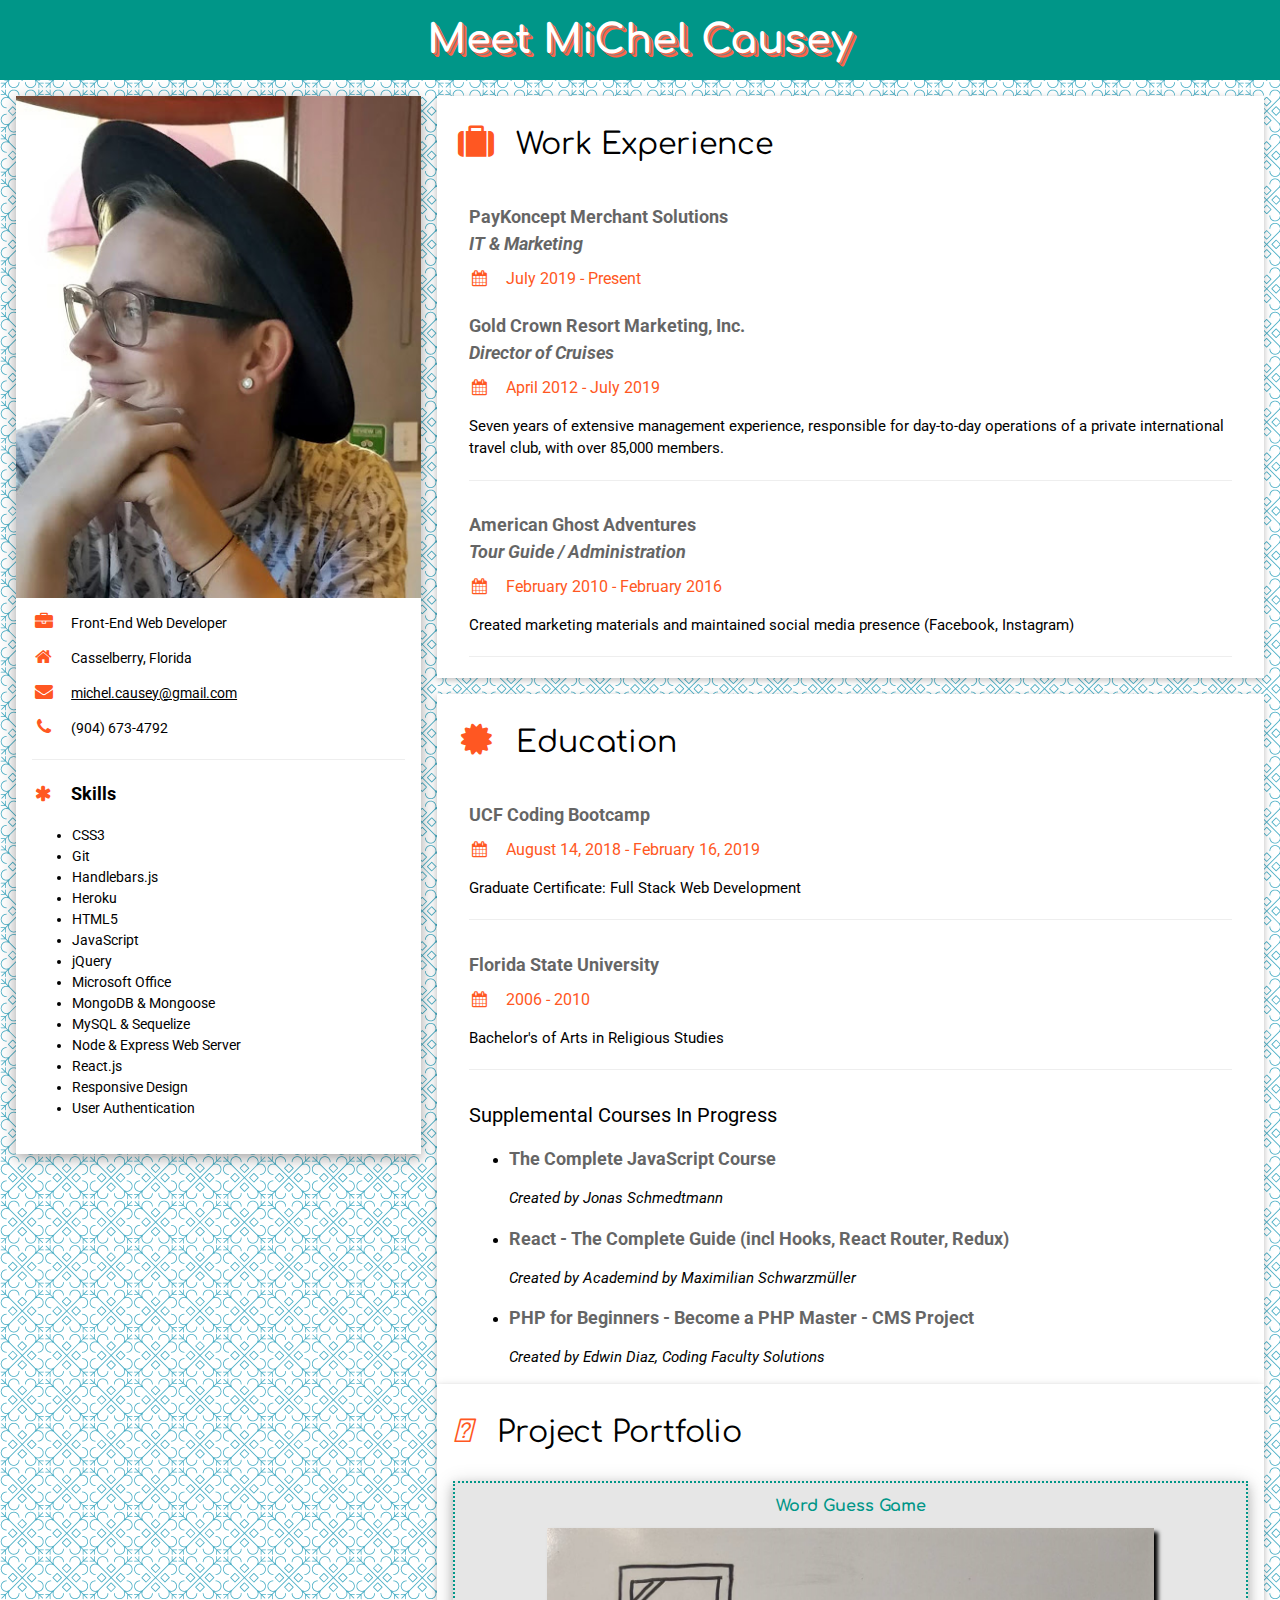
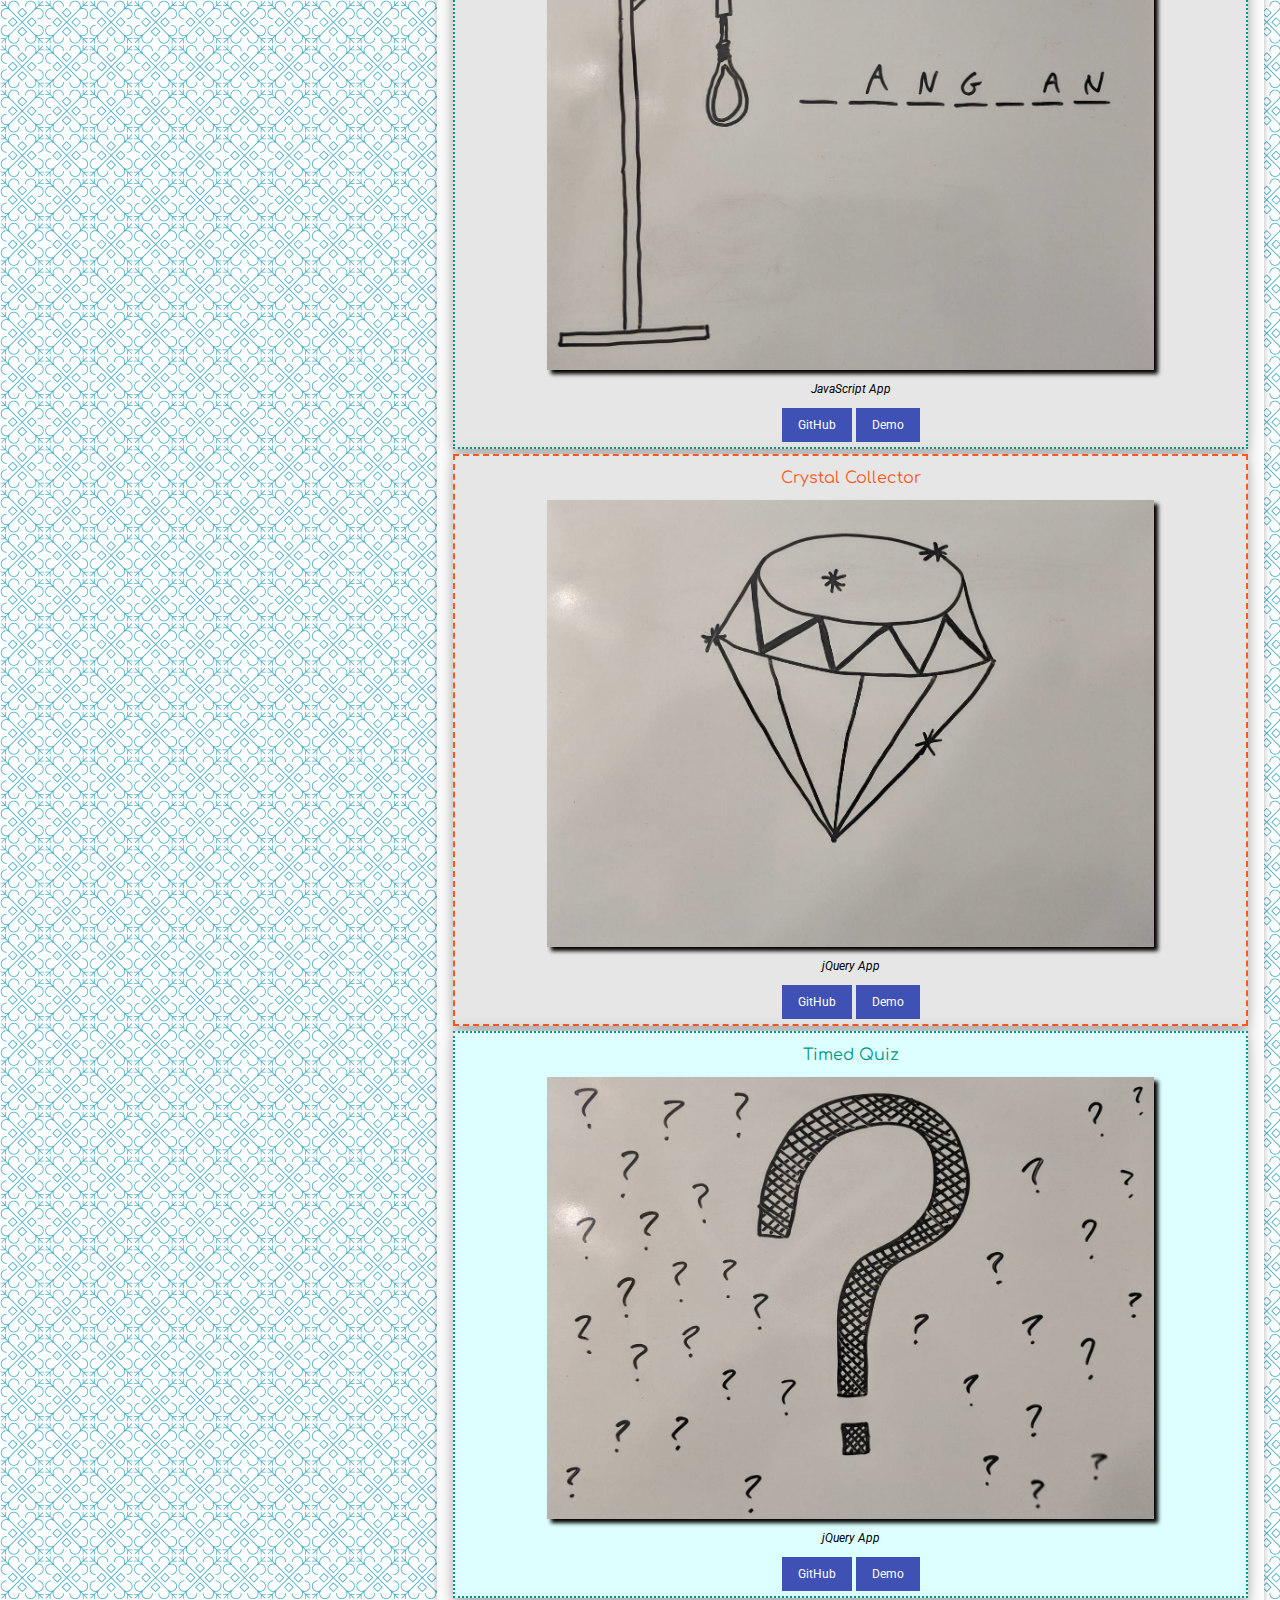
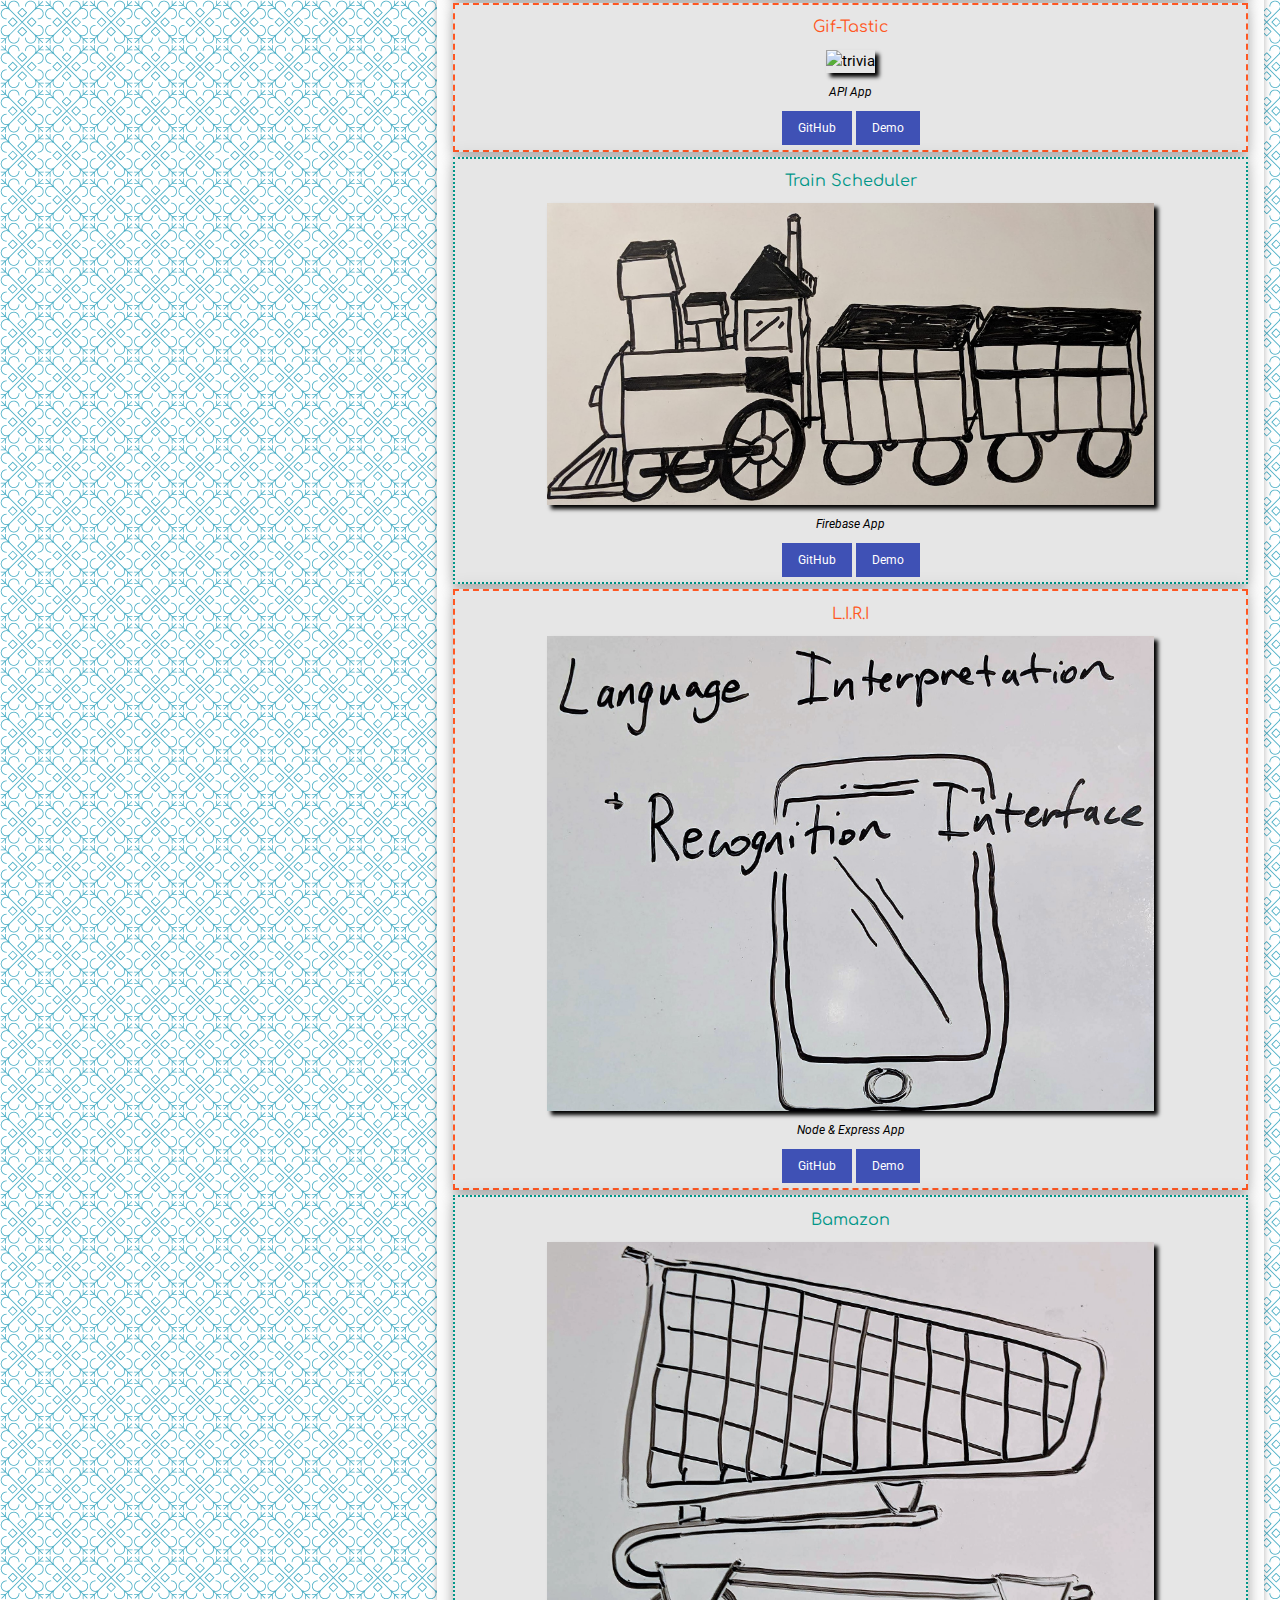
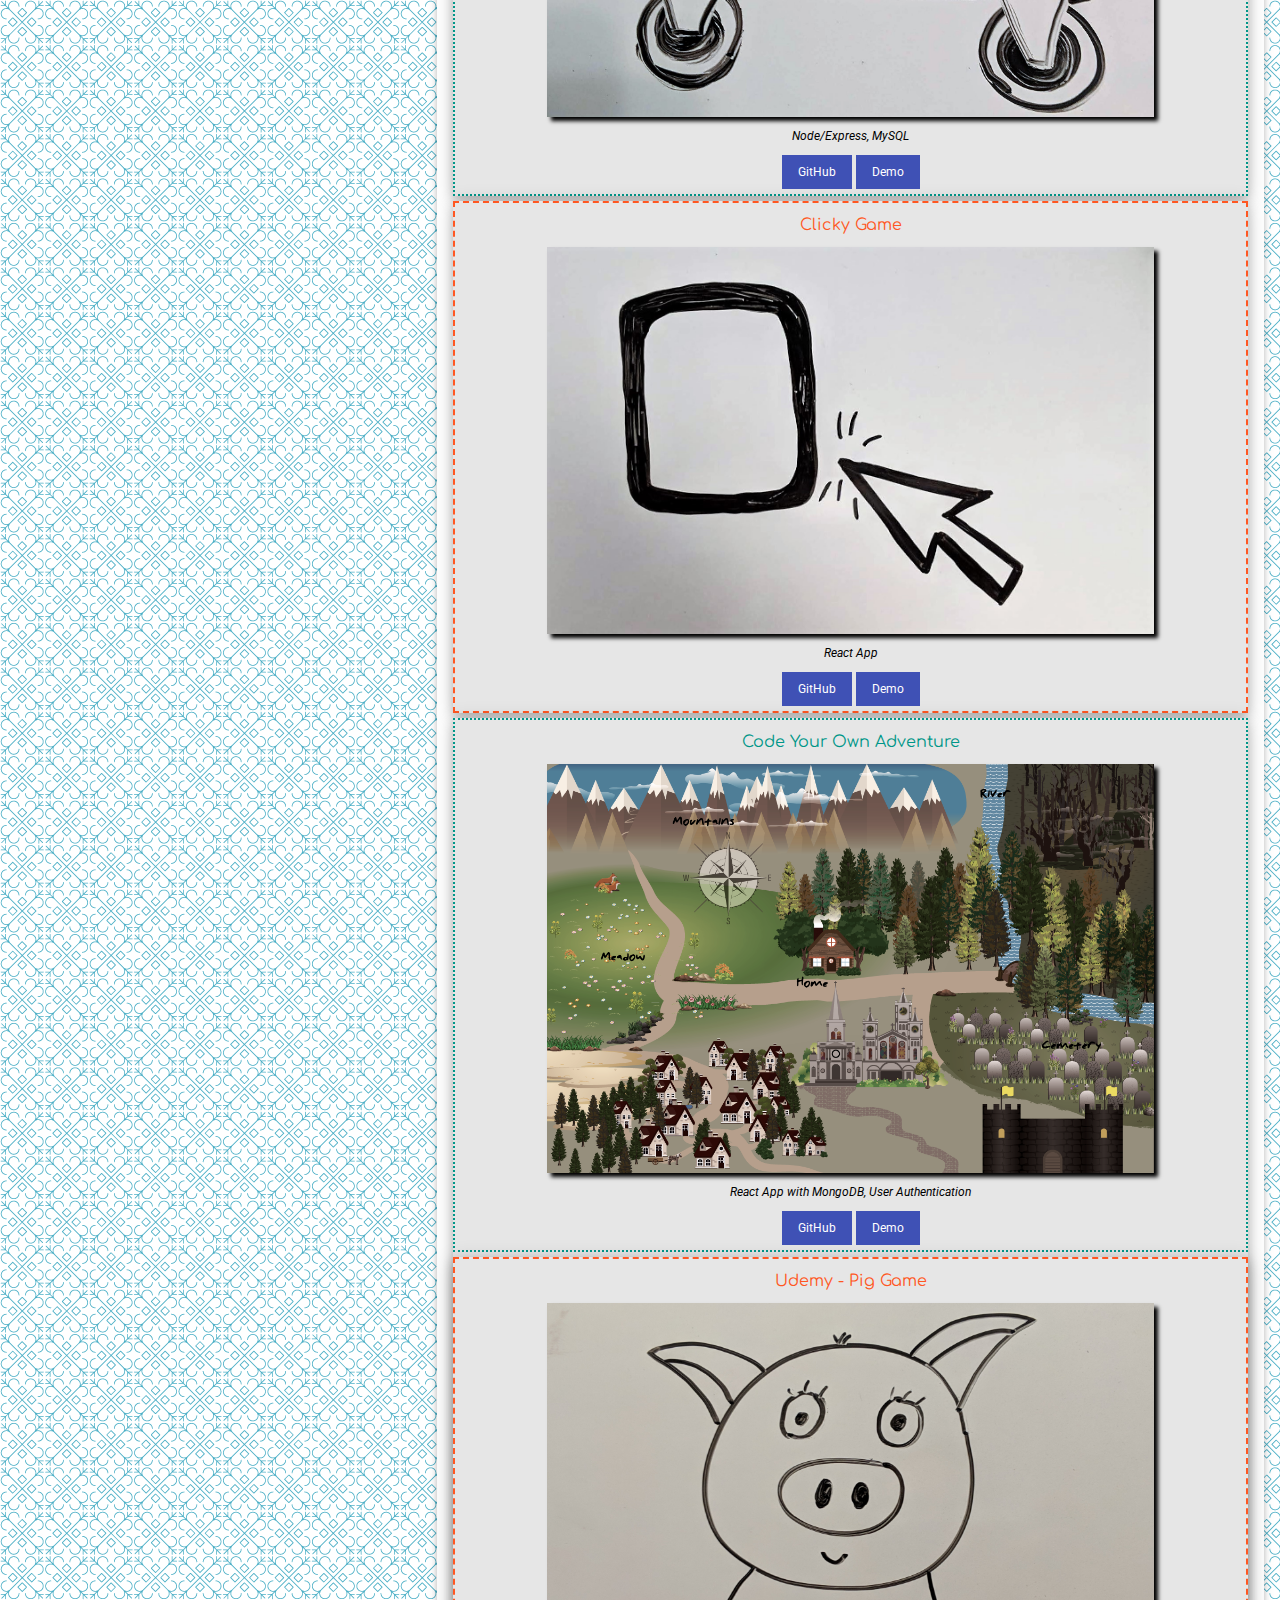
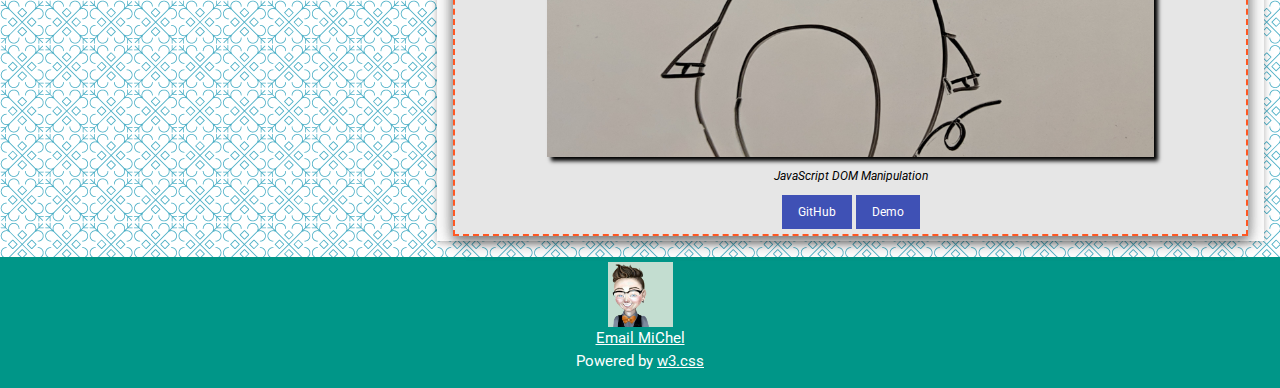
==== commit 2c47d8ee: "update job" ====
--- a/index.html
+++ b/index.html
@@ -89,12 +89,19 @@
           </h2>
           <div class="w3-container">
             <h5 class="w3-opacity">
-              <b>Gold Crown Resort Marketing, Inc.<br><i>Position: Manager (Director of
-                  Cruises)</i></b>
+              <b>PayKoncept Merchant Solutions<br><i>IT & Marketing</i></b>
             </h5>
             <h6 class="w3-text-deep-orange">
-              <i class="fa fa-calendar fa-fw w3-margin-right"></i>April 2012 -
-              <span class="w3-tag w3-grey w3-round">Present</span>
+              <i class="fa fa-calendar fa-fw w3-margin-right"></i>July 2019 - Present
+            </h6>
+          </div>
+          <div class="w3-container">
+            <h5 class="w3-opacity">
+              <b>Gold Crown Resort Marketing, Inc.<br><i>Director of
+                  Cruises</i></b>
+            </h5>
+            <h6 class="w3-text-deep-orange">
+              <i class="fa fa-calendar fa-fw w3-margin-right"></i>April 2012 - July 2019
             </h6>
             <p>
               Seven years of extensive management experience, responsible for day-to-day
@@ -105,7 +112,7 @@
           </div>
           <div class="w3-container">
             <h5 class="w3-opacity">
-              <b>American Ghost Adventures<br><i>Position: Tour Guide / Administration</b></i>
+              <b>American Ghost Adventures<br><i>Tour Guide / Administration</b></i>
             </h5>
             <h6 class="w3-text-deep-orange">
               <i class="fa fa-calendar fa-fw w3-margin-right"></i>February
@@ -150,14 +157,6 @@
                 </h5>
                 <p><i>Created by Jonas Schmedtmann</i></p>
               </li>
-
-              <li>
-                <h5 class="w3-opacity">
-                  <b>Learn Linux and Level Up Your Career</b>
-                </h5>
-                <p><i>Created by Jason Cannon</i></p>
-              </li>
-
               <li>
                 <h5 class="w3-opacity">
                   <b>React - The Complete Guide (incl Hooks, React Router, Redux)</b>
@@ -170,13 +169,6 @@
                   <b>PHP for Beginners - Become a PHP Master - CMS Project</b>
                 </h5>
                 <p><i>Created by Edwin Diaz, Coding Faculty Solutions</i></p>
-              </li>
-
-              <li>
-                <h5 class="w3-opacity" id="supplemental5">
-                  <b>Complete Python Bootcamp</b>
-                </h5>
-                <p><i>Created by Pierian Data International by Jose Portilla</i></p>
               </li>
             </ul>
           </div>
